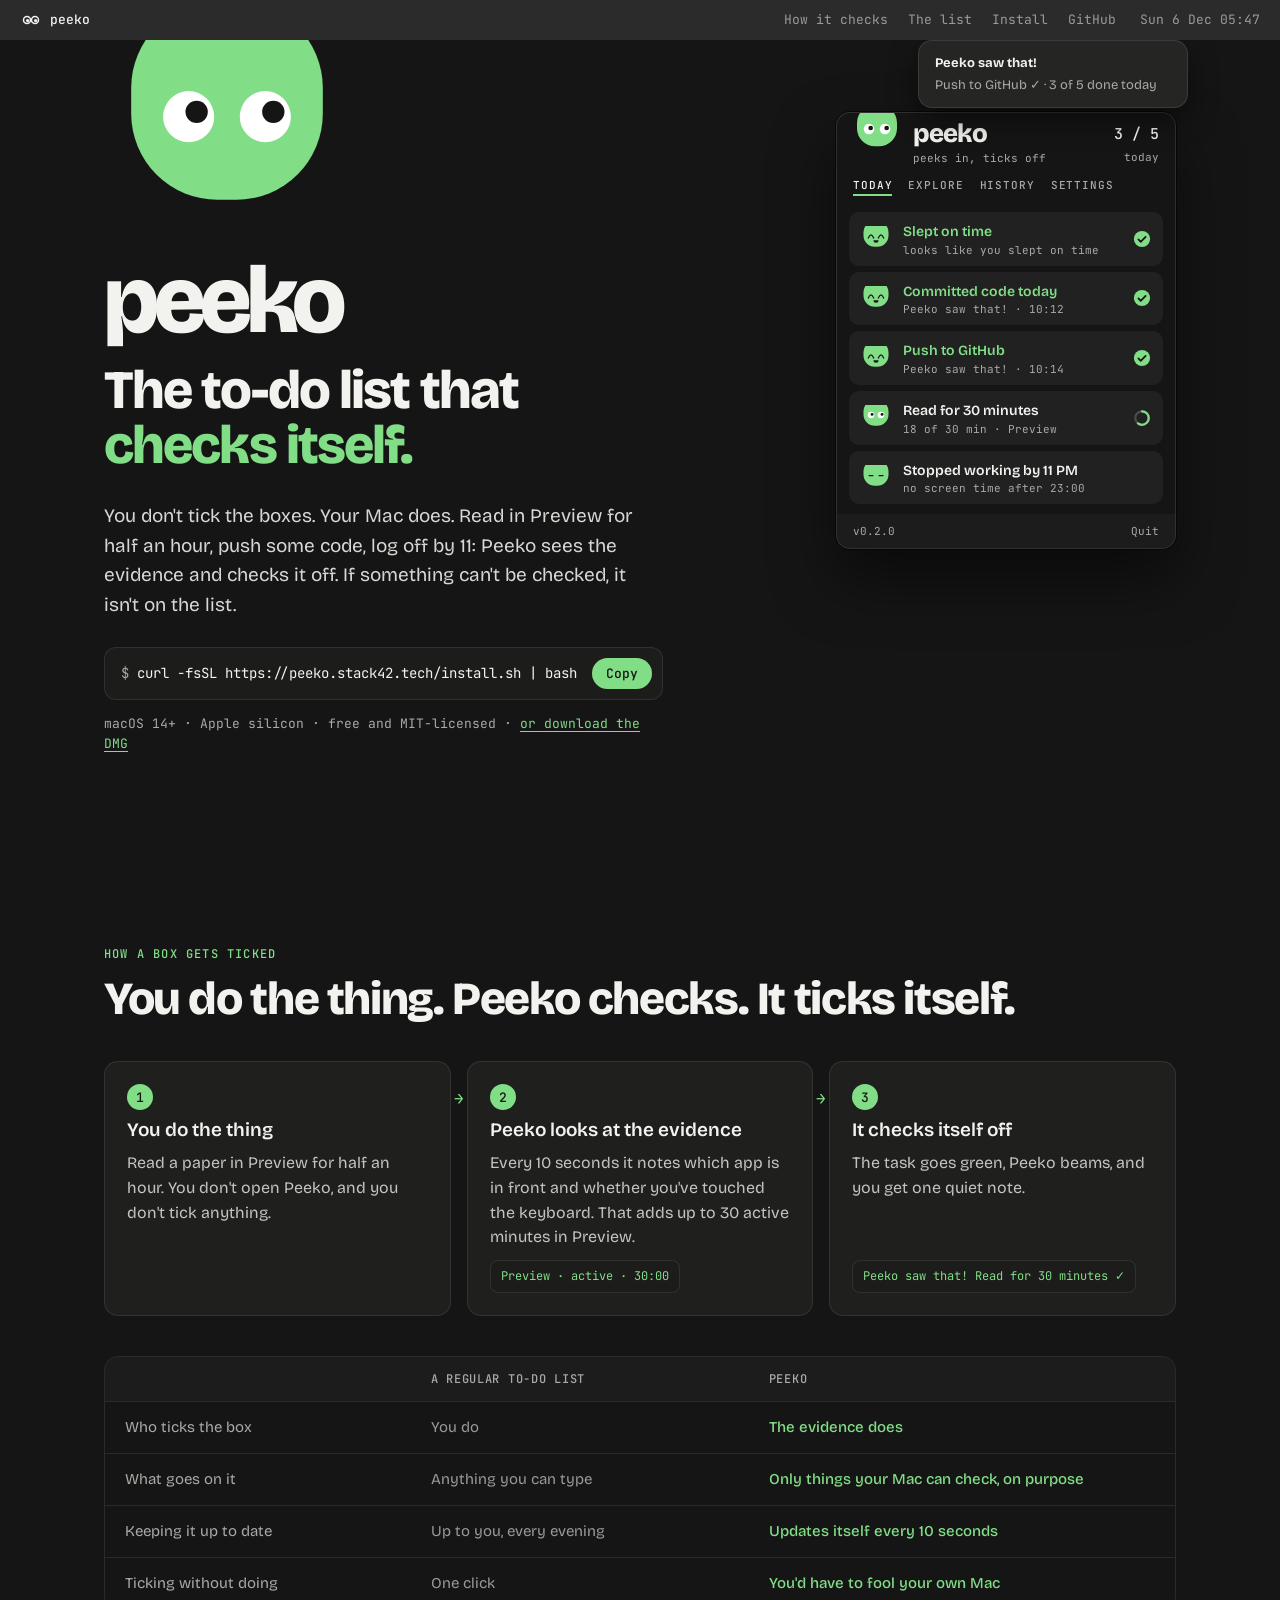
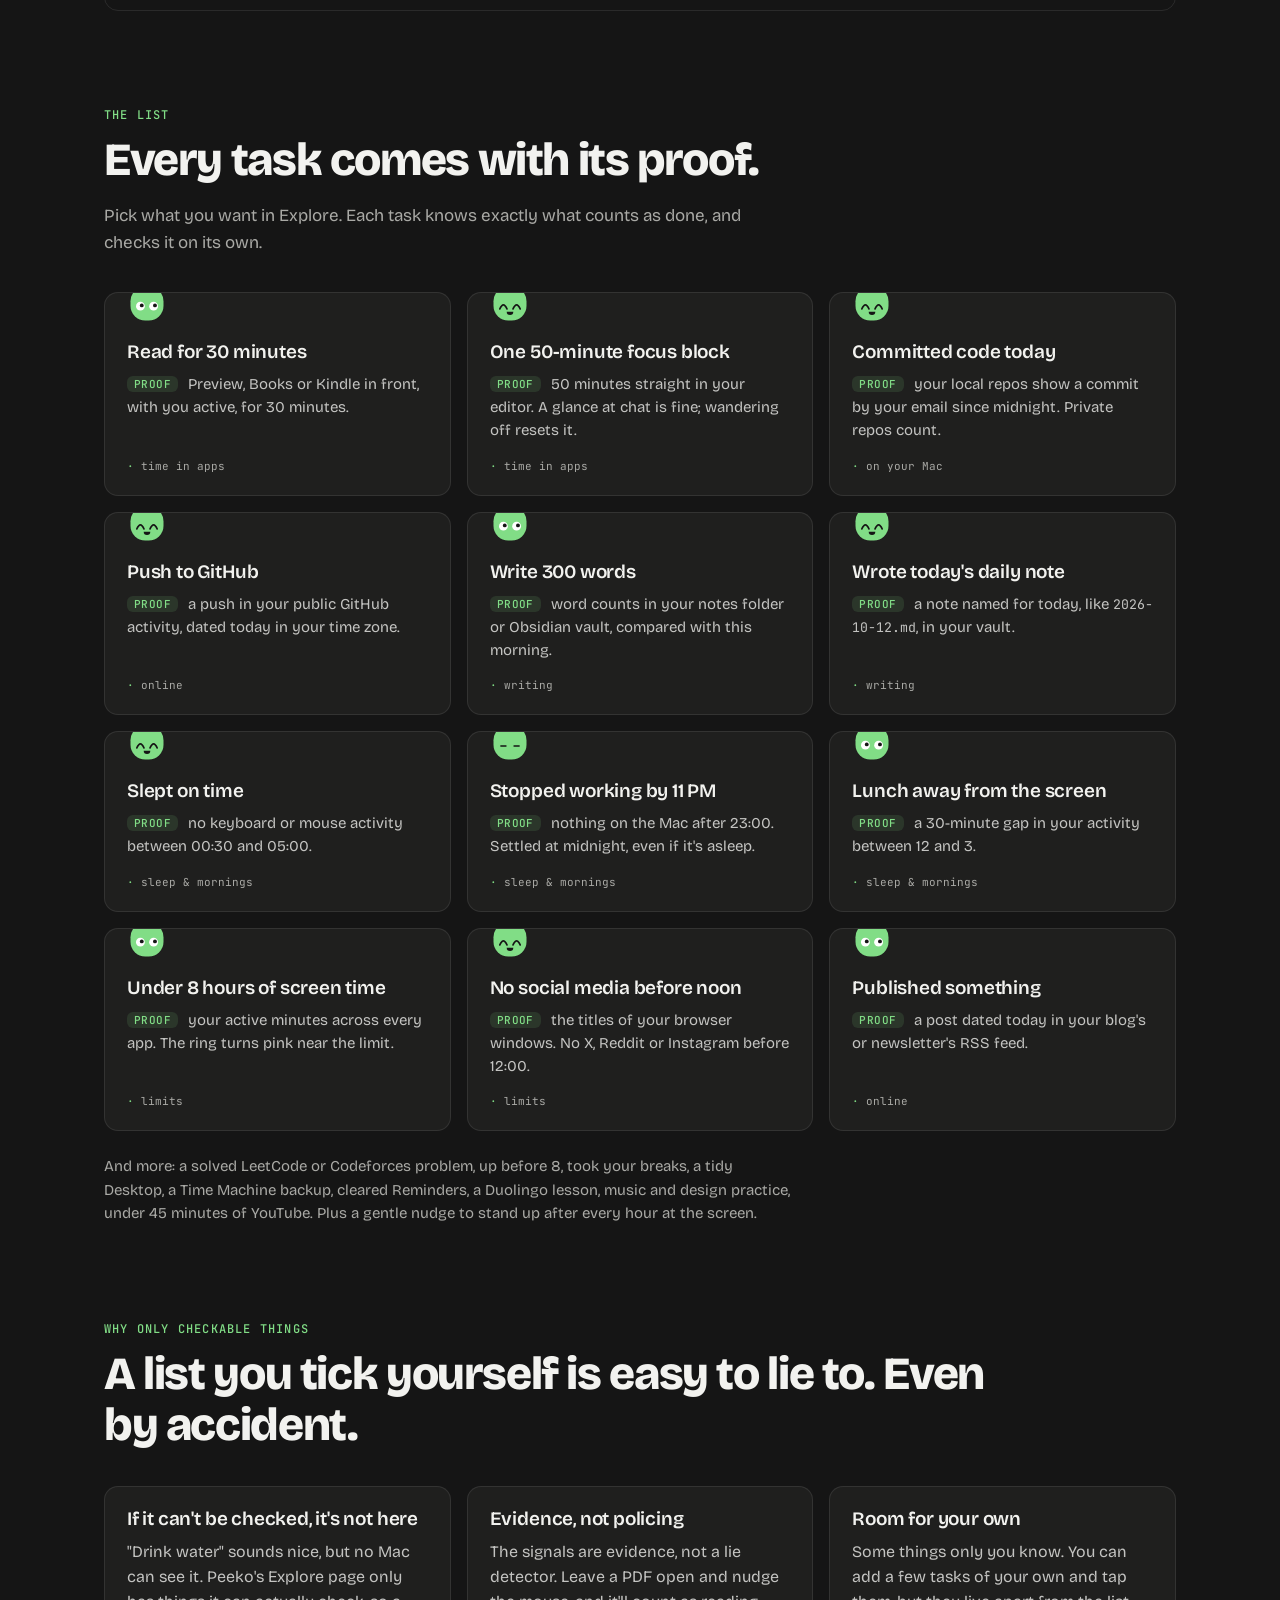
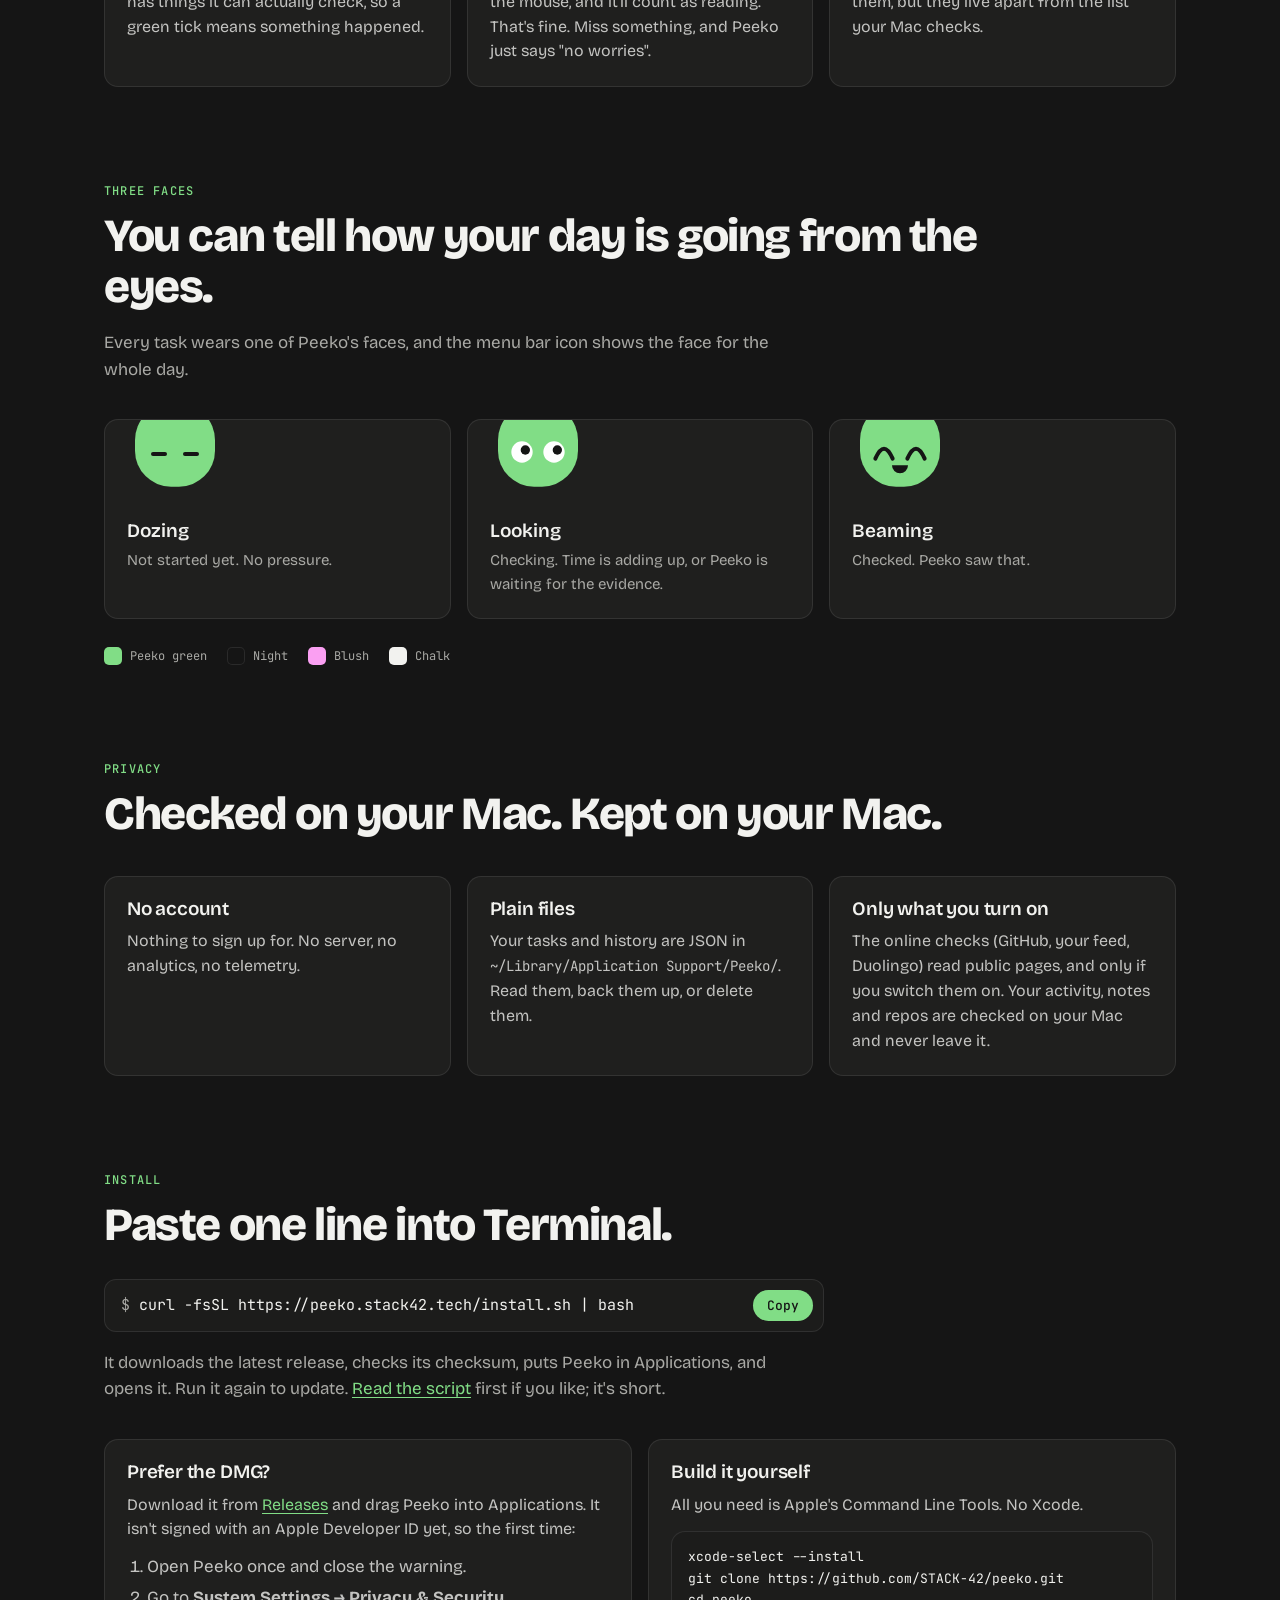
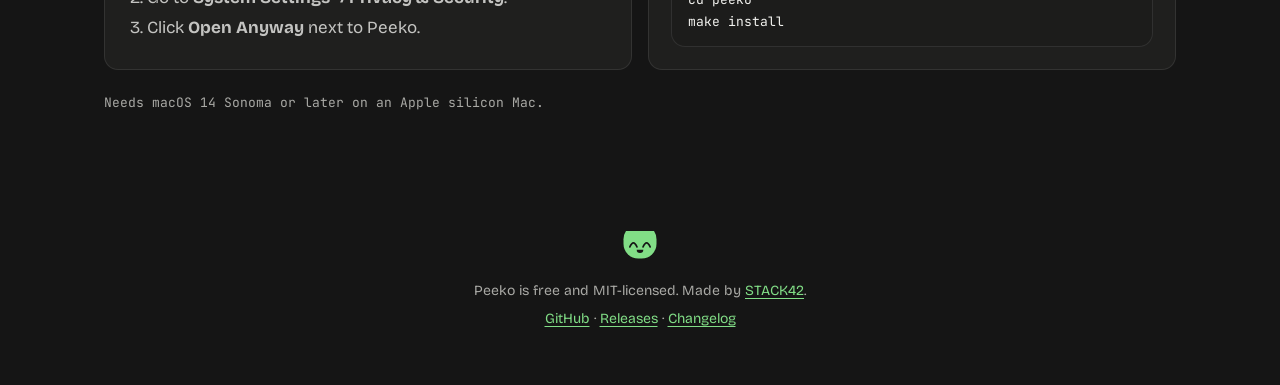
==== site/index.html @ c3466eb5 "Rename the Catalog tab to Explore and give each task group a color Groups (how Peeko checks a task) " ====
<!doctype html>
<html lang="en">
<head>
  <meta charset="utf-8">
  <meta name="viewport" content="width=device-width, initial-scale=1">
  <title>Peeko · the to-do list that checks itself</title>
  <meta name="description" content="Peeko is a daily list your Mac checks off for you: reading, focus, code, sleep, writing. If it can't be checked, it isn't on the list. Local-first macOS menu bar app.">
  <meta name="theme-color" content="#151515">
  <link rel="icon" type="image/png" href="assets/icon.png">
  <link rel="apple-touch-icon" href="assets/icon.png">

  <meta property="og:type" content="website">
  <meta property="og:url" content="https://peeko.stack42.tech/">
  <meta property="og:title" content="Peeko · the to-do list that checks itself">
  <meta property="og:description" content="A daily list your Mac checks off for you. You do the thing; Peeko sees the evidence and ticks it.">
  <meta property="og:site_name" content="Peeko">
  <meta property="og:image" content="https://peeko.stack42.tech/assets/social-preview.png">
  <meta property="og:image:type" content="image/png">
  <meta property="og:image:width" content="1280">
  <meta property="og:image:height" content="640">
  <meta property="og:image:alt" content="Peeko, a green creature hanging from the macOS menu bar, next to the words: peeko, peeks in, ticks off.">
  <meta name="twitter:card" content="summary_large_image">
  <meta name="twitter:title" content="Peeko · the to-do list that checks itself">
  <meta name="twitter:description" content="A daily list your Mac checks off for you. You do the thing; Peeko sees the evidence and ticks it.">
  <meta name="twitter:image" content="https://peeko.stack42.tech/assets/social-preview.png">
  <meta name="twitter:image:alt" content="Peeko, a green creature hanging from the macOS menu bar, next to the words: peeko, peeks in, ticks off.">
  <link rel="canonical" href="https://peeko.stack42.tech/">

  <link rel="preconnect" href="https://fonts.googleapis.com">
  <link rel="preconnect" href="https://fonts.gstatic.com" crossorigin>
  <link href="https://fonts.googleapis.com/css2?family=Bricolage+Grotesque:opsz,wght@12..96,400;12..96,500;12..96,600;12..96,800&family=JetBrains+Mono:wght@400;500&display=swap" rel="stylesheet">
  <link rel="stylesheet" href="style.css">
</head>
<body>
  <!-- Face symbols, in the brand's 72×60 units. The head starts above the box so it looks like it hangs. -->
  <svg width="0" height="0" style="position:absolute" aria-hidden="true">
    <defs>
      <symbol id="face-dozing" viewBox="0 0 72 60">
        <rect x="6" y="-12" width="60" height="62" rx="27" fill="var(--green)"/>
        <rect x="18" y="24" width="12" height="3" rx="1.5" fill="var(--night)"/>
        <rect x="42" y="24" width="12" height="3" rx="1.5" fill="var(--night)"/>
      </symbol>
      <symbol id="face-looking" viewBox="0 0 72 60">
        <rect x="6" y="-12" width="60" height="62" rx="27" fill="var(--green)"/>
        <circle cx="24" cy="24" r="8" fill="#fff"/>
        <circle cx="48" cy="24" r="8" fill="#fff"/>
        <circle cx="26.5" cy="22.5" r="3.5" fill="var(--night)"/>
        <circle cx="50.5" cy="22.5" r="3.5" fill="var(--night)"/>
      </symbol>
      <symbol id="face-beaming" viewBox="0 0 72 60">
        <rect x="6" y="-12" width="60" height="62" rx="27" fill="var(--green)"/>
        <path d="M17.5 29 Q24 14 30.5 29 M41.5 29 Q48 14 54.5 29" fill="none" stroke="var(--night)" stroke-width="3" stroke-linecap="round"/>
        <path d="M30 34 h12 a6 6 0 0 1 -12 0 z" fill="var(--night)"/>
      </symbol>
    </defs>
  </svg>

  <header class="menubar">
    <a class="menubar__brand" href="#top" aria-label="Peeko home">
      <svg class="menubar__eyes" viewBox="0 0 22 16" aria-hidden="true">
        <circle cx="7" cy="8" r="3.5" fill="none" stroke="currentColor" stroke-width="1.5"/>
        <circle cx="15" cy="8" r="3.5" fill="none" stroke="currentColor" stroke-width="1.5"/>
        <circle cx="7.6" cy="8.6" r="1.6" fill="currentColor"/>
        <circle cx="15.6" cy="8.6" r="1.6" fill="currentColor"/>
      </svg>
      peeko
    </a>
    <nav class="menubar__nav" aria-label="Sections">
      <a href="#how">How it checks</a>
      <a href="#proof">The list</a>
      <a href="#install">Install</a>
      <a href="https://github.com/STACK-42/peeko">GitHub</a>
    </nav>
    <span class="menubar__clock" id="clock" aria-hidden="true">Sat 10 Oct 14:02</span>
  </header>

  <main id="top">
    <section class="hero">
      <svg class="hero__peeko" id="hero-peeko" viewBox="0 0 72 60" aria-hidden="true">
        <rect x="6" y="-12" width="60" height="62" rx="27" fill="var(--green)"/>
        <circle cx="24" cy="24" r="8" fill="#fff"/>
        <circle cx="48" cy="24" r="8" fill="#fff"/>
        <circle class="pupil" cx="26.5" cy="22.5" r="3.5" fill="var(--night)" data-home-x="24" data-home-y="24"/>
        <circle class="pupil" cx="50.5" cy="22.5" r="3.5" fill="var(--night)" data-home-x="48" data-home-y="24"/>
      </svg>

      <div class="hero__copy">
        <p class="wordmark" aria-hidden="true">peeko</p>
        <h1 class="hero__title">The to-do list that <span>checks itself.</span></h1>
        <p class="hero__lede">
          You don't tick the boxes. Your Mac does. Read in Preview for half an hour, push some code, log off by 11:
          Peeko sees the evidence and checks it off. If something can't be checked, it isn't on the list.
        </p>

        <div class="command" role="group" aria-label="Install command">
          <code id="install-cmd">curl -fsSL https://peeko.stack42.tech/install.sh | bash</code>
          <button class="command__copy" type="button" data-copy="install-cmd">Copy</button>
        </div>
        <p class="hero__meta">
          macOS 14+ · Apple silicon · free and MIT-licensed ·
          <a href="https://github.com/STACK-42/peeko/releases/latest">or download the DMG</a>
        </p>
      </div>

      <div class="hero__demo" aria-label="What the Peeko panel looks like">
        <div class="panel">
          <div class="panel__header">
            <svg class="face face--48"><use href="#face-looking"/></svg>
            <div>
              <div class="panel__wordmark">peeko</div>
              <div class="panel__tagline">peeks in, ticks off</div>
            </div>
            <div class="panel__count"><strong>3 / 5</strong><span>today</span></div>
          </div>
          <div class="panel__tabs"><span class="is-active">Today</span><span>Explore</span><span>History</span><span>Settings</span></div>
          <ul class="panel__rows">
            <li class="row">
              <svg class="face face--30"><use href="#face-beaming"/></svg>
              <div class="row__text"><span class="row__title is-done">Slept on time</span><span class="row__sub">looks like you slept on time</span></div>
              <svg class="check" viewBox="0 0 20 20" aria-label="done"><circle cx="10" cy="10" r="9" fill="var(--green)"/><path d="M6 10.5l2.6 2.6L14 7.6" fill="none" stroke="var(--night)" stroke-width="2" stroke-linecap="round" stroke-linejoin="round"/></svg>
            </li>
            <li class="row">
              <svg class="face face--30"><use href="#face-beaming"/></svg>
              <div class="row__text"><span class="row__title is-done">Committed code today</span><span class="row__sub">Peeko saw that! · 10:12</span></div>
              <svg class="check" viewBox="0 0 20 20" aria-label="done"><circle cx="10" cy="10" r="9" fill="var(--green)"/><path d="M6 10.5l2.6 2.6L14 7.6" fill="none" stroke="var(--night)" stroke-width="2" stroke-linecap="round" stroke-linejoin="round"/></svg>
            </li>
            <li class="row">
              <svg class="face face--30"><use href="#face-beaming"/></svg>
              <div class="row__text"><span class="row__title is-done">Push to GitHub</span><span class="row__sub">Peeko saw that! · 10:14</span></div>
              <svg class="check" viewBox="0 0 20 20" aria-label="done"><circle cx="10" cy="10" r="9" fill="var(--green)"/><path d="M6 10.5l2.6 2.6L14 7.6" fill="none" stroke="var(--night)" stroke-width="2" stroke-linecap="round" stroke-linejoin="round"/></svg>
            </li>
            <li class="row">
              <svg class="face face--30"><use href="#face-looking"/></svg>
              <div class="row__text"><span class="row__title">Read for 30 minutes</span><span class="row__sub">18 of 30 min · Preview</span></div>
              <svg class="ring" viewBox="0 0 20 20" aria-label="60 percent"><circle cx="10" cy="10" r="7.5"/><circle cx="10" cy="10" r="7.5" class="ring__fill" style="--p:.6"/></svg>
            </li>
            <li class="row">
              <svg class="face face--30"><use href="#face-dozing"/></svg>
              <div class="row__text"><span class="row__title">Stopped working by 11 PM</span><span class="row__sub">no screen time after 23:00</span></div>
            </li>
          </ul>
          <div class="panel__footer"><span>v0.2.0</span><span>Quit</span></div>
        </div>

        <div class="toast" aria-hidden="true">
          <strong>Peeko saw that!</strong>
          <span>Push to GitHub ✓ · 3 of 5 done today</span>
        </div>
      </div>
    </section>

    <section class="section" id="how">
      <p class="eyebrow">How a box gets ticked</p>
      <h2>You do the thing. Peeko checks. It ticks itself.</h2>
      <ol class="steps">
        <li class="step">
          <span class="step__n">1</span>
          <h3>You do the thing</h3>
          <p>Read a paper in Preview for half an hour. You don't open Peeko, and you don't tick anything.</p>
        </li>
        <li class="step">
          <span class="step__n">2</span>
          <h3>Peeko looks at the evidence</h3>
          <p>Every 10 seconds it notes which app is in front and whether you've touched the keyboard. That adds up to 30 active minutes in Preview.</p>
          <code class="step__proof">Preview · active · 30:00</code>
        </li>
        <li class="step">
          <span class="step__n">3</span>
          <h3>It checks itself off</h3>
          <p>The task goes green, Peeko beams, and you get one quiet note.</p>
          <code class="step__proof">Peeko saw that! Read for 30 minutes ✓</code>
        </li>
      </ol>

      <div class="compare" role="table" aria-label="Peeko compared with a regular to-do list">
        <div class="compare__row compare__head" role="row">
          <span role="columnheader"></span><span role="columnheader">A regular to-do list</span><span role="columnheader">Peeko</span>
        </div>
        <div class="compare__row" role="row"><span role="rowheader">Who ticks the box</span><span role="cell">You do</span><span role="cell">The evidence does</span></div>
        <div class="compare__row" role="row"><span role="rowheader">What goes on it</span><span role="cell">Anything you can type</span><span role="cell">Only things your Mac can check, on purpose</span></div>
        <div class="compare__row" role="row"><span role="rowheader">Keeping it up to date</span><span role="cell">Up to you, every evening</span><span role="cell">Updates itself every 10 seconds</span></div>
        <div class="compare__row" role="row"><span role="rowheader">Ticking without doing</span><span role="cell">One click</span><span role="cell">You'd have to fool your own Mac</span></div>
      </div>
    </section>

    <section class="section" id="proof">
      <p class="eyebrow">The list</p>
      <h2>Every task comes with its proof.</h2>
      <p class="section__lede">Pick what you want in Explore. Each task knows exactly what counts as done, and checks it on its own.</p>
      <div class="grid grid--3">
        <article class="example">
          <svg class="face face--40"><use href="#face-looking"/></svg>
          <h3>Read for 30 minutes</h3>
          <p class="proof"><b>Proof</b> Preview, Books or Kindle in front, with you active, for 30 minutes.</p>
          <span class="tag">time in apps</span>
        </article>
        <article class="example">
          <svg class="face face--40"><use href="#face-beaming"/></svg>
          <h3>One 50-minute focus block</h3>
          <p class="proof"><b>Proof</b> 50 minutes straight in your editor. A glance at chat is fine; wandering off resets it.</p>
          <span class="tag">time in apps</span>
        </article>
        <article class="example">
          <svg class="face face--40"><use href="#face-beaming"/></svg>
          <h3>Committed code today</h3>
          <p class="proof"><b>Proof</b> your local repos show a commit by your email since midnight. Private repos count.</p>
          <span class="tag">on your Mac</span>
        </article>
        <article class="example">
          <svg class="face face--40"><use href="#face-beaming"/></svg>
          <h3>Push to GitHub</h3>
          <p class="proof"><b>Proof</b> a push in your public GitHub activity, dated today in your time zone.</p>
          <span class="tag">online</span>
        </article>
        <article class="example">
          <svg class="face face--40"><use href="#face-looking"/></svg>
          <h3>Write 300 words</h3>
          <p class="proof"><b>Proof</b> word counts in your notes folder or Obsidian vault, compared with this morning.</p>
          <span class="tag">writing</span>
        </article>
        <article class="example">
          <svg class="face face--40"><use href="#face-beaming"/></svg>
          <h3>Wrote today's daily note</h3>
          <p class="proof"><b>Proof</b> a note named for today, like <code>2026-10-12.md</code>, in your vault.</p>
          <span class="tag">writing</span>
        </article>
        <article class="example">
          <svg class="face face--40"><use href="#face-beaming"/></svg>
          <h3>Slept on time</h3>
          <p class="proof"><b>Proof</b> no keyboard or mouse activity between 00:30 and 05:00.</p>
          <span class="tag">sleep &amp; mornings</span>
        </article>
        <article class="example">
          <svg class="face face--40"><use href="#face-dozing"/></svg>
          <h3>Stopped working by 11 PM</h3>
          <p class="proof"><b>Proof</b> nothing on the Mac after 23:00. Settled at midnight, even if it's asleep.</p>
          <span class="tag">sleep &amp; mornings</span>
        </article>
        <article class="example">
          <svg class="face face--40"><use href="#face-looking"/></svg>
          <h3>Lunch away from the screen</h3>
          <p class="proof"><b>Proof</b> a 30-minute gap in your activity between 12 and 3.</p>
          <span class="tag">sleep &amp; mornings</span>
        </article>
        <article class="example">
          <svg class="face face--40"><use href="#face-looking"/></svg>
          <h3>Under 8 hours of screen time</h3>
          <p class="proof"><b>Proof</b> your active minutes across every app. The ring turns pink near the limit.</p>
          <span class="tag">limits</span>
        </article>
        <article class="example">
          <svg class="face face--40"><use href="#face-beaming"/></svg>
          <h3>No social media before noon</h3>
          <p class="proof"><b>Proof</b> the titles of your browser windows. No X, Reddit or Instagram before 12:00.</p>
          <span class="tag">limits</span>
        </article>
        <article class="example">
          <svg class="face face--40"><use href="#face-looking"/></svg>
          <h3>Published something</h3>
          <p class="proof"><b>Proof</b> a post dated today in your blog's or newsletter's RSS feed.</p>
          <span class="tag">online</span>
        </article>
      </div>
      <p class="more">And more: a solved LeetCode or Codeforces problem, up before 8, took your breaks, a tidy Desktop, a Time Machine backup, cleared Reminders, a Duolingo lesson, music and design practice, under 45 minutes of YouTube. Plus a gentle nudge to stand up after every hour at the screen.</p>
    </section>

    <section class="section" id="why">
      <p class="eyebrow">Why only checkable things</p>
      <h2>A list you tick yourself is easy to lie to. Even by accident.</h2>
      <div class="grid grid--3">
        <article class="card">
          <h3>If it can't be checked, it's not here</h3>
          <p>"Drink water" sounds nice, but no Mac can see it. Peeko's Explore page only has things it can actually check, so a green tick means something happened.</p>
        </article>
        <article class="card">
          <h3>Evidence, not policing</h3>
          <p>The signals are evidence, not a lie detector. Leave a PDF open and nudge the mouse, and it'll count as reading. That's fine. Miss something, and Peeko just says "no worries".</p>
        </article>
        <article class="card">
          <h3>Room for your own</h3>
          <p>Some things only you know. You can add a few tasks of your own and tap them, but they live apart from the list your Mac checks.</p>
        </article>
      </div>
    </section>

    <section class="section" id="faces">
      <p class="eyebrow">Three faces</p>
      <h2>You can tell how your day is going from the eyes.</h2>
      <p class="section__lede">Every task wears one of Peeko's faces, and the menu bar icon shows the face for the whole day.</p>
      <div class="grid grid--3 faces">
        <figure class="face-card">
          <svg class="face face--96"><use href="#face-dozing"/></svg>
          <figcaption><strong>Dozing</strong><span>Not started yet. No pressure.</span></figcaption>
        </figure>
        <figure class="face-card">
          <svg class="face face--96"><use href="#face-looking"/></svg>
          <figcaption><strong>Looking</strong><span>Checking. Time is adding up, or Peeko is waiting for the evidence.</span></figcaption>
        </figure>
        <figure class="face-card">
          <svg class="face face--96"><use href="#face-beaming"/></svg>
          <figcaption><strong>Beaming</strong><span>Checked. Peeko saw that.</span></figcaption>
        </figure>
      </div>
      <ul class="swatches" aria-label="Colors">
        <li><span style="background:var(--green)"></span>Peeko green</li>
        <li><span style="background:var(--night);box-shadow:inset 0 0 0 1px var(--line)"></span>Night</li>
        <li><span style="background:var(--blush)"></span>Blush</li>
        <li><span style="background:var(--chalk)"></span>Chalk</li>
      </ul>
    </section>

    <section class="section" id="privacy">
      <p class="eyebrow">Privacy</p>
      <h2>Checked on your Mac. Kept on your Mac.</h2>
      <div class="grid grid--3">
        <article class="card"><h3>No account</h3><p>Nothing to sign up for. No server, no analytics, no telemetry.</p></article>
        <article class="card"><h3>Plain files</h3><p>Your tasks and history are JSON in <code>~/Library/Application Support/Peeko/</code>. Read them, back them up, or delete them.</p></article>
        <article class="card"><h3>Only what you turn on</h3><p>The online checks (GitHub, your feed, Duolingo) read public pages, and only if you switch them on. Your activity, notes and repos are checked on your Mac and never leave it.</p></article>
      </div>
    </section>

    <section class="section" id="install">
      <p class="eyebrow">Install</p>
      <h2>Paste one line into Terminal.</h2>
      <div class="command command--big" role="group" aria-label="Install command">
        <code id="install-cmd-2">curl -fsSL https://peeko.stack42.tech/install.sh | bash</code>
        <button class="command__copy" type="button" data-copy="install-cmd-2">Copy</button>
      </div>
      <p class="section__lede">It downloads the latest release, checks its checksum, puts Peeko in Applications, and opens it. Run it again to update. <a href="install.sh">Read the script</a> first if you like; it's short.</p>

      <div class="grid grid--2">
        <article class="card">
          <h3>Prefer the DMG?</h3>
          <p>Download it from <a href="https://github.com/STACK-42/peeko/releases/latest">Releases</a> and drag Peeko into Applications. It isn't signed with an Apple Developer ID yet, so the first time:</p>
          <ol>
            <li>Open Peeko once and close the warning.</li>
            <li>Go to <strong>System Settings → Privacy &amp; Security</strong>.</li>
            <li>Click <strong>Open Anyway</strong> next to Peeko.</li>
          </ol>
        </article>
        <article class="card">
          <h3>Build it yourself</h3>
          <p>All you need is Apple's Command Line Tools. No Xcode.</p>
          <pre class="code code--small"><code>xcode-select --install
git clone https://github.com/STACK-42/peeko.git
cd peeko
make install</code></pre>
        </article>
      </div>
      <p class="requirements">Needs macOS 14 Sonoma or later on an Apple silicon Mac.</p>
    </section>
  </main>

  <footer class="footer">
    <svg class="face face--40"><use href="#face-beaming"/></svg>
    <p>Peeko is free and MIT-licensed. Made by <a href="https://www.stack42.tech">STACK42</a>.</p>
    <p><a href="https://github.com/STACK-42/peeko">GitHub</a> · <a href="https://github.com/STACK-42/peeko/releases">Releases</a> · <a href="https://github.com/STACK-42/peeko/blob/main/CHANGELOG.md">Changelog</a></p>
  </footer>

  <script src="main.js" defer></script>
</body>
</html>
---- site/style.css ----
:root {
  --night: #151515;
  --night-2: #1c1c1b;
  --card: #1f1f1e;
  --strip: #2b2b2b;
  --chalk: #f2f2ef;
  --muted: #a9a9a5;
  --line: rgba(255, 255, 255, 0.09);
  --green: oklch(0.82 0.15 145);
  --blush: oklch(0.82 0.15 330);
  --display: "Bricolage Grotesque", ui-rounded, system-ui, sans-serif;
  --mono: "JetBrains Mono", ui-monospace, "SF Mono", Menlo, monospace;
  --radius: 14px;
  --max: 1120px;
  --bar: 40px;
}

* { box-sizing: border-box; }
html { scroll-behavior: smooth; scroll-padding-top: calc(var(--bar) + 16px); }
body {
  margin: 0;
  background: var(--night);
  color: var(--chalk);
  font-family: var(--display);
  font-size: 17px;
  line-height: 1.55;
  -webkit-font-smoothing: antialiased;
  overflow-x: hidden;
}
a { color: var(--green); text-underline-offset: 3px; }
a:hover { color: var(--chalk); }
:focus-visible { outline: 2px solid var(--green); outline-offset: 3px; border-radius: 4px; }
code { font-family: var(--mono); font-size: 0.88em; }
h1, h2, h3 { margin: 0; line-height: 1.1; }

/* Menu bar */
.menubar {
  position: sticky;
  top: 0;
  z-index: 10;
  height: var(--bar);
  display: flex;
  align-items: center;
  gap: 24px;
  padding: 0 20px;
  background: var(--strip);
  font-family: var(--mono);
  font-size: 13px;
  color: #9a9a96;
}
.menubar a { color: inherit; text-decoration: none; }
.menubar a:hover { color: var(--chalk); }
.menubar__brand {
  display: inline-flex;
  align-items: center;
  gap: 8px;
  color: var(--chalk) !important;
  font-weight: 500;
}
.menubar__eyes { width: 22px; height: 16px; }
.menubar__nav { display: flex; gap: 20px; margin-left: auto; }
.menubar__clock { white-space: nowrap; }

/* Hero */
.hero {
  position: relative;
  max-width: var(--max);
  margin: 0 auto;
  padding: 0 24px 96px;
  display: grid;
  grid-template-columns: minmax(0, 1.1fr) minmax(0, 0.9fr);
  grid-template-areas: "peeko demo" "copy demo";
  column-gap: 56px;
  align-items: start;
}
.hero__peeko {
  grid-area: peeko;
  width: clamp(150px, 22vw, 230px);
  height: auto;
  display: block;
  margin-left: 8px;
}
.hero__copy { grid-area: copy; padding-top: 28px; }
.wordmark {
  margin: 0;
  font-size: clamp(56px, 8vw, 96px);
  font-weight: 800;
  letter-spacing: -0.055em;
  line-height: 0.85;
}
.hero__title {
  margin-top: 22px;
  font-size: clamp(34px, 4.6vw, 54px);
  font-weight: 800;
  letter-spacing: -0.035em;
  line-height: 1.02;
  max-width: 13em;
}
.hero__title span { color: var(--green); }
.tagline {
  margin: 12px 0 0;
  font-family: var(--mono);
  font-size: 15px;
  color: var(--muted);
}
.hero__lede {
  margin: 28px 0 0;
  max-width: 34em;
  font-size: 19px;
  color: rgba(242, 242, 239, 0.88);
}
.hero__lede em { font-style: normal; color: var(--chalk); font-weight: 600; }
.hero__meta { margin: 14px 0 0; font-family: var(--mono); font-size: 13px; color: var(--muted); }

.command {
  margin-top: 28px;
  display: flex;
  align-items: center;
  gap: 12px;
  max-width: 100%;
  padding: 10px 10px 10px 16px;
  background: var(--night-2);
  border: 1px solid var(--line);
  border-radius: 12px;
}
.command code {
  flex: 1;
  min-width: 0;
  overflow-x: auto;
  white-space: nowrap;
  font-size: 14px;
  color: var(--chalk);
  scrollbar-width: none;
}
.command code::before { content: "$ "; color: var(--muted); }
.command__copy {
  flex: none;
  font: 500 13px var(--mono);
  color: var(--night);
  background: var(--green);
  border: 0;
  border-radius: 999px;
  padding: 7px 14px;
  cursor: pointer;
}
.command__copy:hover { filter: brightness(1.08); }
.command--big { max-width: 720px; }
.command--big code { font-size: 15px; }

/* Panel mock (mirrors the app's popover) */
.hero__demo { grid-area: demo; position: relative; padding-top: 72px; }
.panel {
  width: 100%;
  max-width: 340px;
  margin-left: auto;
  background: var(--night);
  border: 1px solid rgba(255, 255, 255, 0.12);
  border-radius: 14px;
  box-shadow: 0 30px 60px rgba(0, 0, 0, 0.5), 0 0 0 1px rgba(0, 0, 0, 0.6);
  overflow: hidden;
  font-size: 14px;
}
.panel__header { display: flex; gap: 12px; padding: 0 16px 10px; }
.panel__wordmark { font-weight: 800; font-size: 26px; letter-spacing: -0.04em; margin-top: 8px; line-height: 1; }
.panel__tagline { font: 11px var(--mono); color: var(--muted); margin-top: 4px; }
.panel__count { margin-left: auto; padding-top: 10px; text-align: right; font-family: var(--mono); }
.panel__count strong { display: block; font-weight: 500; font-size: 15px; }
.panel__count span { font-size: 11px; color: var(--muted); }
.panel__tabs { display: flex; gap: 16px; padding: 0 16px 6px; font: 500 11px var(--mono); letter-spacing: 0.08em; text-transform: uppercase; color: var(--muted); }
.panel__tabs .is-active { color: var(--chalk); box-shadow: inset 0 -2px 0 var(--green); padding-bottom: 4px; }
.panel__rows { list-style: none; margin: 0; padding: 10px 12px; display: grid; gap: 6px; }
.row { display: flex; align-items: center; gap: 12px; padding: 9px 12px; background: rgba(255, 255, 255, 0.05); border-radius: 10px; }
.row__text { display: grid; min-width: 0; flex: 1; }
.row__title { font-weight: 600; white-space: nowrap; overflow: hidden; text-overflow: ellipsis; }
.row__title.is-done { color: var(--green); }
.row__sub { font: 11px var(--mono); color: var(--muted); white-space: nowrap; overflow: hidden; text-overflow: ellipsis; }
.check { width: 18px; height: 18px; flex: none; }
.ring { width: 18px; height: 18px; flex: none; transform: rotate(-90deg); }
.ring circle { fill: none; stroke: rgba(169, 169, 165, 0.3); stroke-width: 2.5; }
.ring .ring__fill { stroke: var(--green); stroke-linecap: round; stroke-dasharray: calc(var(--p) * 47.1) 47.1; }
.panel__footer { display: flex; justify-content: space-between; padding: 10px 16px; background: rgba(255, 255, 255, 0.03); font: 11px var(--mono); color: var(--muted); }

.toast {
  position: absolute;
  right: -12px;
  top: 0;
  display: grid;
  gap: 2px;
  width: 270px;
  padding: 12px 16px;
  background: rgba(40, 40, 39, 0.92);
  backdrop-filter: blur(12px);
  border: 1px solid rgba(255, 255, 255, 0.1);
  border-radius: 14px;
  box-shadow: 0 12px 30px rgba(0, 0, 0, 0.45);
  font-size: 13px;
}
.toast span { color: var(--muted); }

/* Faces */
.face { display: block; flex: none; }
.face--30 { width: 30px; height: 25px; }
.face--40 { width: 40px; height: 33px; }
.face--48 { width: 48px; height: 40px; }
.face--96 { width: 96px; height: 80px; }

/* Sections */
.section {
  max-width: var(--max);
  margin: 0 auto;
  padding: 96px 24px 0;
}
.eyebrow { margin: 0 0 12px; font: 500 12px var(--mono); letter-spacing: 0.1em; text-transform: uppercase; color: var(--green); }
.section h2 { font-size: clamp(30px, 4.4vw, 46px); font-weight: 800; letter-spacing: -0.03em; max-width: 20em; }
.section__lede { margin: 18px 0 0; max-width: 40em; color: var(--muted); }

.grid { display: grid; gap: 16px; margin-top: 36px; }
.grid--3 { grid-template-columns: repeat(3, minmax(0, 1fr)); }
.grid--2 { grid-template-columns: repeat(2, minmax(0, 1fr)); }

.card, .example {
  background: var(--card);
  border: 1px solid var(--line);
  border-radius: var(--radius);
  padding: 22px;
}
.card h3, .example h3 { font-size: 19px; font-weight: 600; letter-spacing: -0.01em; }
.card p, .example p { margin: 10px 0 0; color: rgba(242, 242, 239, 0.78); font-size: 16px; }
.card ol { margin: 12px 0 0; padding-left: 20px; color: rgba(242, 242, 239, 0.78); }
.card li + li { margin-top: 4px; }

.example { display: flex; flex-direction: column; }
.example .face { margin: -22px 0 16px; }
.tag {
  align-self: flex-start;
  margin-top: auto;
  padding-top: 16px;
  font: 11px var(--mono);
  color: var(--muted);
}
.tag::before { content: "· "; color: var(--green); }

.face-card {
  margin: 0;
  display: flex;
  flex-direction: column;
  gap: 16px;
  background: var(--card);
  border: 1px solid var(--line);
  border-radius: var(--radius);
  padding: 0 22px 22px;
  overflow: hidden;
}
.face-card figcaption { display: grid; gap: 4px; }
.face-card strong { font-size: 19px; font-weight: 600; }
.face-card span { color: var(--muted); font-size: 15px; }

.swatches { list-style: none; display: flex; flex-wrap: wrap; gap: 20px; margin: 28px 0 0; padding: 0; font: 12px var(--mono); color: var(--muted); }
.swatches li { display: flex; align-items: center; gap: 8px; }
.swatches span { width: 18px; height: 18px; border-radius: 5px; display: inline-block; }

.split { display: grid; grid-template-columns: minmax(0, 0.8fr) minmax(0, 1.2fr); gap: 32px; margin-top: 56px; align-items: center; }
.split h3 { font-size: 22px; font-weight: 600; }
.split p { margin: 10px 0 0; color: rgba(242, 242, 239, 0.78); }

.code {
  margin: 0;
  padding: 20px 22px;
  background: var(--night-2);
  border: 1px solid var(--line);
  border-radius: var(--radius);
  overflow-x: auto;
  font: 14px/1.65 var(--mono);
  color: var(--chalk);
}
.code code { font-size: inherit; }
.code .k { color: var(--muted); }
.code .s { color: var(--green); }
.code .n { color: var(--blush); }
.code--small { margin-top: 14px; font-size: 13px; padding: 14px 16px; }

.requirements { margin: 24px 0 0; font: 13px var(--mono); color: var(--muted); }

/* How it checks */
.steps {
  list-style: none;
  margin: 36px 0 0;
  padding: 0;
  display: grid;
  grid-template-columns: repeat(3, minmax(0, 1fr));
  gap: 16px;
  counter-reset: step;
}
.step {
  position: relative;
  background: var(--card);
  border: 1px solid var(--line);
  border-radius: var(--radius);
  padding: 22px;
  display: flex;
  flex-direction: column;
  gap: 10px;
}
.step:not(:last-child)::after {
  content: "→";
  position: absolute;
  right: -14px;
  top: 26px;
  color: var(--green);
  font: 16px var(--mono);
}
.step__n {
  width: 26px;
  height: 26px;
  display: grid;
  place-items: center;
  border-radius: 50%;
  background: var(--green);
  color: var(--night);
  font: 500 13px var(--mono);
}
.step h3 { font-size: 19px; font-weight: 600; }
.step p { margin: 0; color: rgba(242, 242, 239, 0.78); font-size: 16px; }
.step__proof {
  margin-top: auto;
  align-self: flex-start;
  padding: 6px 10px;
  border-radius: 8px;
  background: var(--night-2);
  border: 1px solid var(--line);
  color: var(--green);
  font-size: 12px;
}

.compare {
  margin-top: 40px;
  border: 1px solid var(--line);
  border-radius: var(--radius);
  overflow: hidden;
}
.compare__row {
  display: grid;
  grid-template-columns: minmax(0, 0.9fr) minmax(0, 1fr) minmax(0, 1.2fr);
  gap: 16px;
  padding: 14px 20px;
  border-top: 1px solid var(--line);
  font-size: 15px;
}
.compare__row:first-child { border-top: 0; }
.compare__head { background: rgba(255, 255, 255, 0.03); font: 500 12px var(--mono); letter-spacing: 0.06em; text-transform: uppercase; color: var(--muted); }
.compare__row > span:first-child { color: var(--muted); }
.compare__row:not(.compare__head) > span:nth-child(2) { color: rgba(242, 242, 239, 0.6); }
.compare__row:not(.compare__head) > span:nth-child(3) { color: var(--green); font-weight: 500; }

.proof { font-size: 15px !important; }
.proof b {
  display: inline-block;
  margin-right: 6px;
  padding: 1px 7px;
  border-radius: 6px;
  background: rgba(129, 221, 134, 0.12);
  color: var(--green);
  font: 500 11px var(--mono);
  letter-spacing: 0.04em;
  text-transform: uppercase;
  vertical-align: 1px;
}
.more { margin: 24px 0 0; max-width: 46em; color: var(--muted); font-size: 15px; }

/* Footer */
.footer {
  max-width: var(--max);
  margin: 120px auto 0;
  padding: 0 24px 56px;
  display: grid;
  justify-items: center;
  gap: 6px;
  text-align: center;
  font-size: 14px;
  color: var(--muted);
}
.footer p { margin: 0; }
.footer .face { margin-bottom: 10px; }

/* Responsive */
@media (max-width: 900px) {
  .hero {
    grid-template-columns: minmax(0, 1fr);
    grid-template-areas: "peeko" "copy" "demo";
    padding-bottom: 64px;
  }
  .hero__demo { padding-top: 96px; }
  .panel { margin: 0 auto; }
  .toast { right: 50%; transform: translateX(50%); top: 16px; }
  .grid--3 { grid-template-columns: repeat(2, minmax(0, 1fr)); }
  .split { grid-template-columns: minmax(0, 1fr); }
  .steps { grid-template-columns: minmax(0, 1fr); }
  .step:not(:last-child)::after { content: "↓"; right: 22px; top: auto; bottom: -14px; }
}
@media (max-width: 640px) {
  body { font-size: 16px; }
  .menubar { gap: 12px; padding: 0 16px; }
  .menubar__clock { display: none; }
  .menubar__nav { gap: 14px; }
  .menubar__nav a:nth-child(1) { display: none; }
  .hero, .section { padding-left: 16px; padding-right: 16px; }
  .section { padding-top: 72px; }
  .grid--3, .grid--2 { grid-template-columns: minmax(0, 1fr); }
  .compare__row { grid-template-columns: minmax(0, 1fr) minmax(0, 1fr); padding: 12px 14px; }
  .compare__row > span:first-child { grid-column: 1 / -1; font: 500 11px var(--mono); text-transform: uppercase; letter-spacing: 0.06em; }
  .compare__head > span:first-child { display: none; }
  .command { padding-left: 12px; }
  .command code { font-size: 13px; }
  .toast { width: min(270px, calc(100% - 32px)); }
}
@media (prefers-reduced-motion: reduce) {
  html { scroll-behavior: auto; }
}
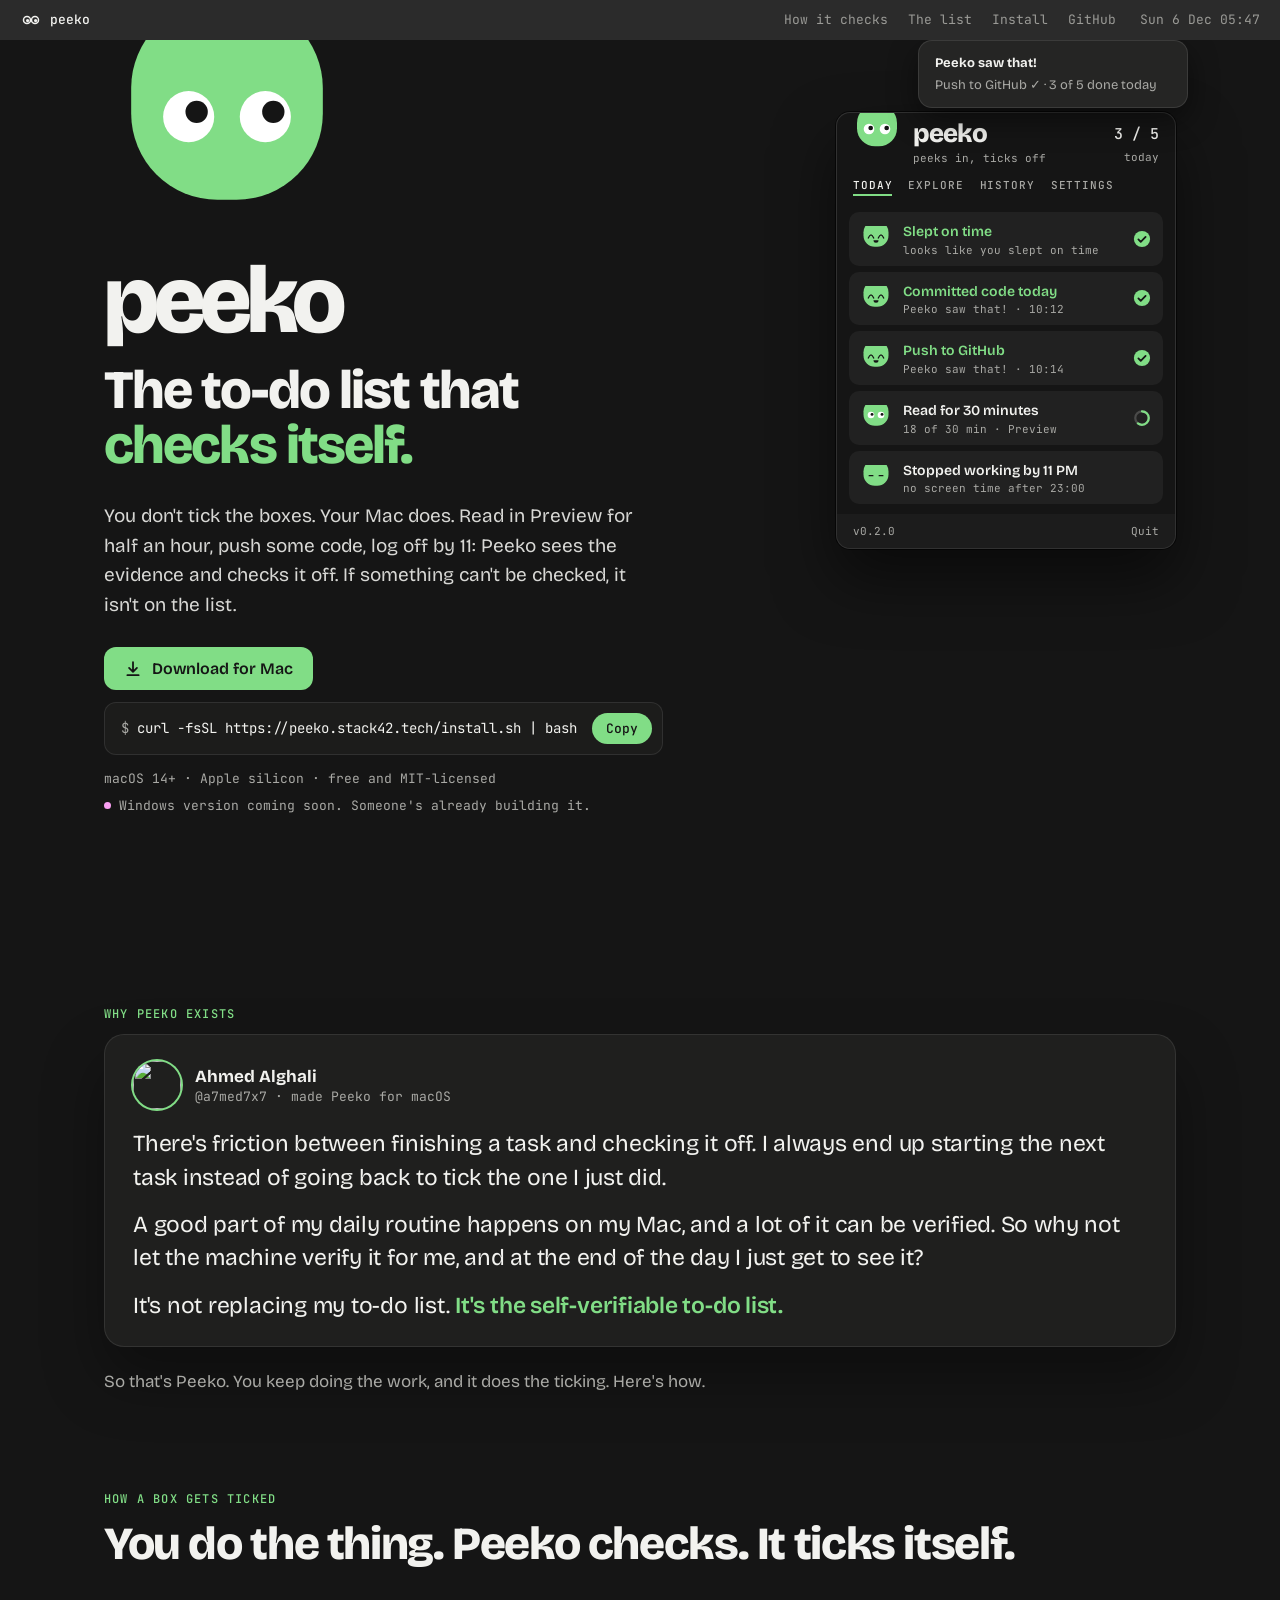
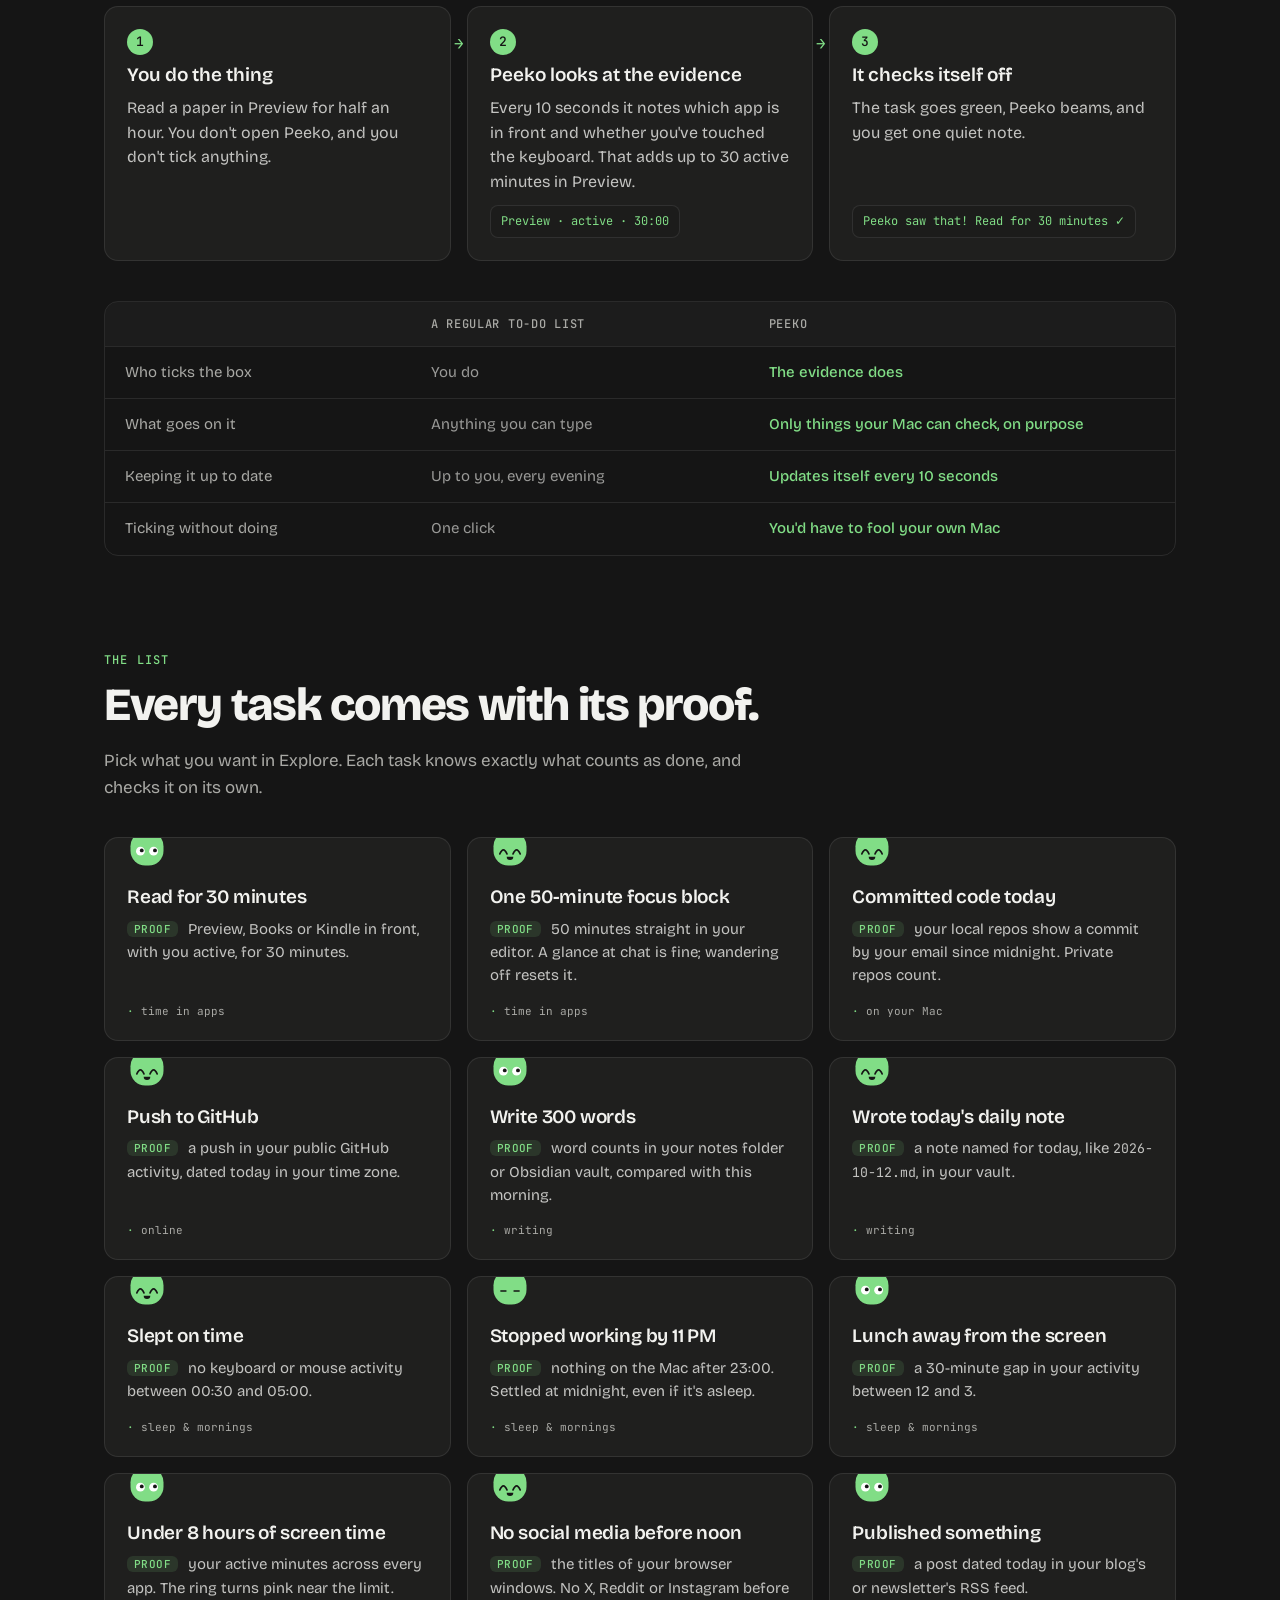
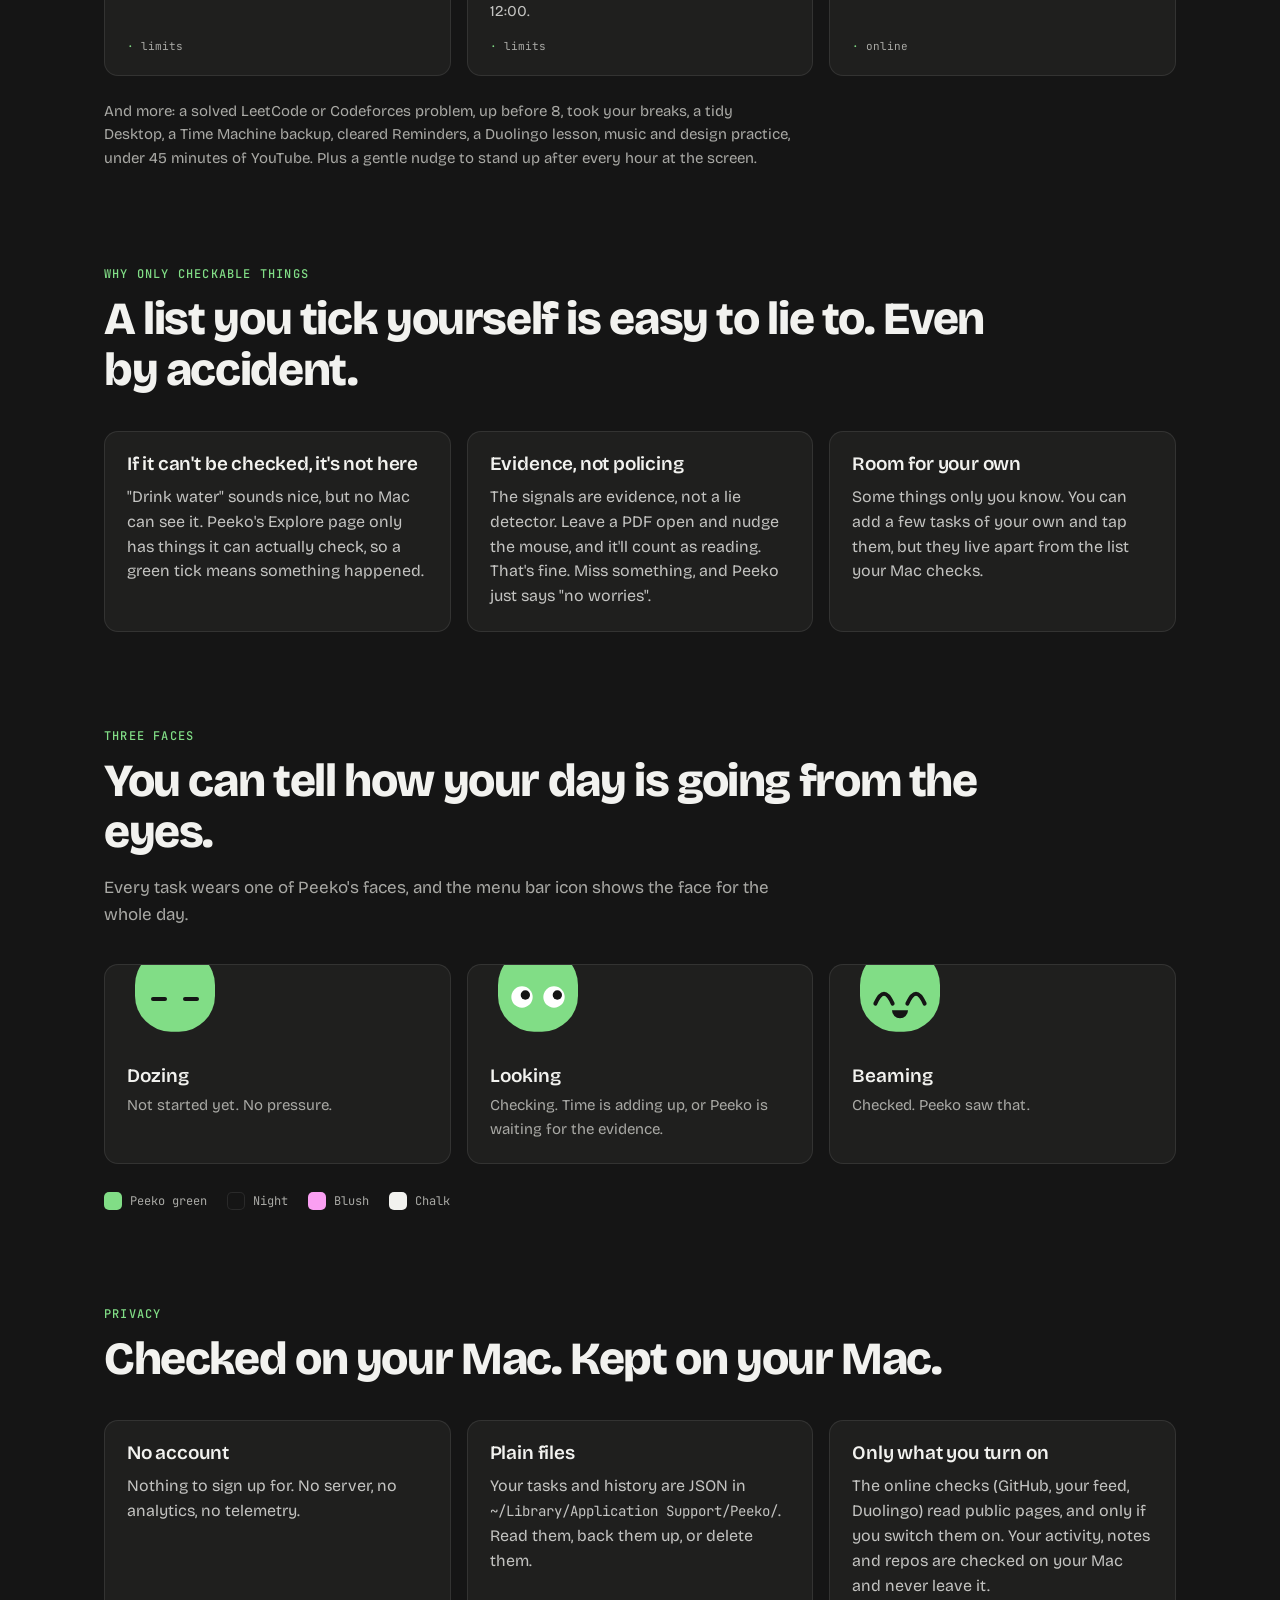
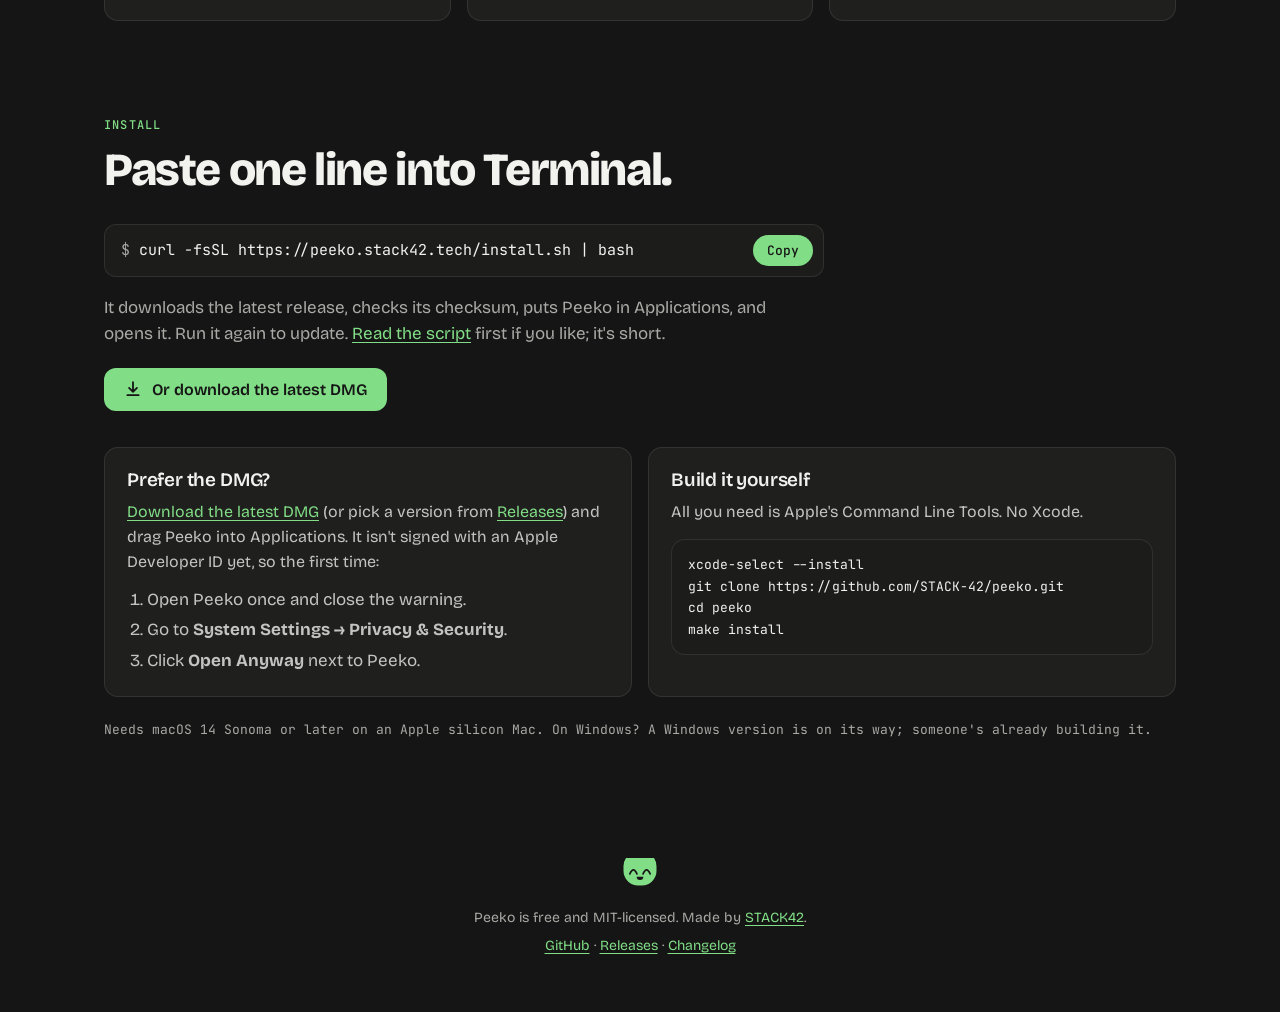
==== commit 73e1425a: "Open the site with why Peeko exists, and add a Download for Mac button The origin post, in the maint" ====
--- a/site/index.html
+++ b/site/index.html
@@ -92,14 +92,20 @@
           Peeko sees the evidence and checks it off. If something can't be checked, it isn't on the list.
         </p>
 
-        <div class="command" role="group" aria-label="Install command">
-          <code id="install-cmd">curl -fsSL https://peeko.stack42.tech/install.sh | bash</code>
-          <button class="command__copy" type="button" data-copy="install-cmd">Copy</button>
+        <div class="get">
+          <a class="download" href="https://github.com/STACK-42/peeko/releases/latest/download/Peeko.dmg">
+            <svg viewBox="0 0 16 16" aria-hidden="true"><path d="M8 2v8.5M4.5 7 8 10.5 11.5 7M3 13.5h10" fill="none" stroke="currentColor" stroke-width="1.6" stroke-linecap="round" stroke-linejoin="round"/></svg>
+            Download for Mac
+          </a>
+          <div class="command" role="group" aria-label="Install command">
+            <code id="install-cmd">curl -fsSL https://peeko.stack42.tech/install.sh | bash</code>
+            <button class="command__copy" type="button" data-copy="install-cmd">Copy</button>
+          </div>
         </div>
         <p class="hero__meta">
-          macOS 14+ · Apple silicon · free and MIT-licensed ·
-          <a href="https://github.com/STACK-42/peeko/releases/latest">or download the DMG</a>
+          macOS 14+ · Apple silicon · free and MIT-licensed
         </p>
+        <p class="soon"><span class="soon__dot" aria-hidden="true"></span>Windows version coming soon. Someone's already building it.</p>
       </div>
 
       <div class="hero__demo" aria-label="What the Peeko panel looks like">
@@ -147,6 +153,22 @@
           <span>Push to GitHub ✓ · 3 of 5 done today</span>
         </div>
       </div>
+    </section>
+
+    <section class="section origin" id="origin">
+      <p class="eyebrow">Why Peeko exists</p>
+      <figure class="post">
+        <figcaption class="post__head">
+          <img class="post__avatar" src="assets/maintainer.jpg" width="48" height="48" alt="">
+          <span class="post__who"><strong>Ahmed Alghali</strong><span>@a7med7x7 · made Peeko for macOS</span></span>
+        </figcaption>
+        <blockquote class="post__body">
+          <p>There's friction between finishing a task and checking it off. I always end up starting the next task instead of going back to tick the one I just did.</p>
+          <p>A good part of my daily routine happens on my Mac, and a lot of it can be verified. So why not let the machine verify it for me, and at the end of the day I just get to see it?</p>
+          <p>It's not replacing my to-do list. <mark>It's the self-verifiable to-do list.</mark></p>
+        </blockquote>
+      </figure>
+      <p class="origin__next">So that's Peeko. You keep doing the work, and it does the ticking. Here's how.</p>
     </section>
 
     <section class="section" id="how">
@@ -327,11 +349,15 @@
         <button class="command__copy" type="button" data-copy="install-cmd-2">Copy</button>
       </div>
       <p class="section__lede">It downloads the latest release, checks its checksum, puts Peeko in Applications, and opens it. Run it again to update. <a href="install.sh">Read the script</a> first if you like; it's short.</p>
+      <a class="download download--big" href="https://github.com/STACK-42/peeko/releases/latest/download/Peeko.dmg">
+        <svg viewBox="0 0 16 16" aria-hidden="true"><path d="M8 2v8.5M4.5 7 8 10.5 11.5 7M3 13.5h10" fill="none" stroke="currentColor" stroke-width="1.6" stroke-linecap="round" stroke-linejoin="round"/></svg>
+        Or download the latest DMG
+      </a>
 
       <div class="grid grid--2">
         <article class="card">
           <h3>Prefer the DMG?</h3>
-          <p>Download it from <a href="https://github.com/STACK-42/peeko/releases/latest">Releases</a> and drag Peeko into Applications. It isn't signed with an Apple Developer ID yet, so the first time:</p>
+          <p><a href="https://github.com/STACK-42/peeko/releases/latest/download/Peeko.dmg">Download the latest DMG</a> (or pick a version from <a href="https://github.com/STACK-42/peeko/releases">Releases</a>) and drag Peeko into Applications. It isn't signed with an Apple Developer ID yet, so the first time:</p>
           <ol>
             <li>Open Peeko once and close the warning.</li>
             <li>Go to <strong>System Settings → Privacy &amp; Security</strong>.</li>
@@ -347,7 +373,7 @@
 make install</code></pre>
         </article>
       </div>
-      <p class="requirements">Needs macOS 14 Sonoma or later on an Apple silicon Mac.</p>
+      <p class="requirements">Needs macOS 14 Sonoma or later on an Apple silicon Mac. On Windows? A Windows version is on its way; someone's already building it.</p>
     </section>
   </main>
 
--- a/site/style.css
+++ b/site/style.css
@@ -145,6 +145,48 @@
 }
 .command__copy:hover { filter: brightness(1.08); }
 .command--big { max-width: 720px; }
+
+/* Download button: always the latest release's DMG */
+.get { margin-top: 28px; display: flex; flex-wrap: wrap; align-items: stretch; gap: 12px; }
+.get .command { margin-top: 0; flex: 1 1 340px; }
+.download {
+  display: inline-flex;
+  align-items: center;
+  gap: 10px;
+  padding: 12px 20px;
+  border-radius: 12px;
+  background: var(--green);
+  color: var(--night);
+  font: 600 16px var(--display);
+  text-decoration: none;
+  white-space: nowrap;
+}
+.download svg { width: 18px; height: 18px; }
+.download:hover { filter: brightness(1.08); }
+.download--big { margin-top: 20px; }
+.soon { display: flex; align-items: center; gap: 8px; margin: 8px 0 0; font: 13px var(--mono); color: var(--muted); }
+.soon__dot { width: 7px; height: 7px; border-radius: 50%; background: var(--blush); flex: none; }
+
+/* Origin: the idea in the maker's own words */
+.origin { max-width: 760px; }
+.post {
+  margin: 8px 0 0;
+  padding: 26px 28px 24px;
+  background: var(--card);
+  border: 1px solid var(--line);
+  border-radius: 20px;
+  box-shadow: 0 30px 60px rgba(0, 0, 0, 0.35);
+}
+.post__head { display: flex; align-items: center; gap: 14px; }
+.post__avatar { width: 48px; height: 48px; border-radius: 50%; box-shadow: 0 0 0 2px var(--green); }
+.post__who { display: grid; line-height: 1.3; }
+.post__who strong { font-size: 17px; }
+.post__who span { font: 13px var(--mono); color: var(--muted); }
+.post__body { margin: 18px 0 0; font-size: clamp(19px, 2.3vw, 23px); line-height: 1.45; letter-spacing: -0.01em; }
+.post__body p { margin: 0; }
+.post__body p + p { margin-top: 14px; }
+.post__body mark { background: none; color: var(--green); font-weight: 600; }
+.origin__next { margin: 22px 0 0; color: var(--muted); }
 .command--big code { font-size: 15px; }
 
 /* Panel mock (mirrors the app's popover) */
@@ -410,6 +452,8 @@
   .compare__row > span:first-child { grid-column: 1 / -1; font: 500 11px var(--mono); text-transform: uppercase; letter-spacing: 0.06em; }
   .compare__head > span:first-child { display: none; }
   .command { padding-left: 12px; }
+  .download { width: 100%; justify-content: center; }
+  .post { padding: 20px 18px; }
   .command code { font-size: 13px; }
   .toast { width: min(270px, calc(100% - 32px)); }
 }
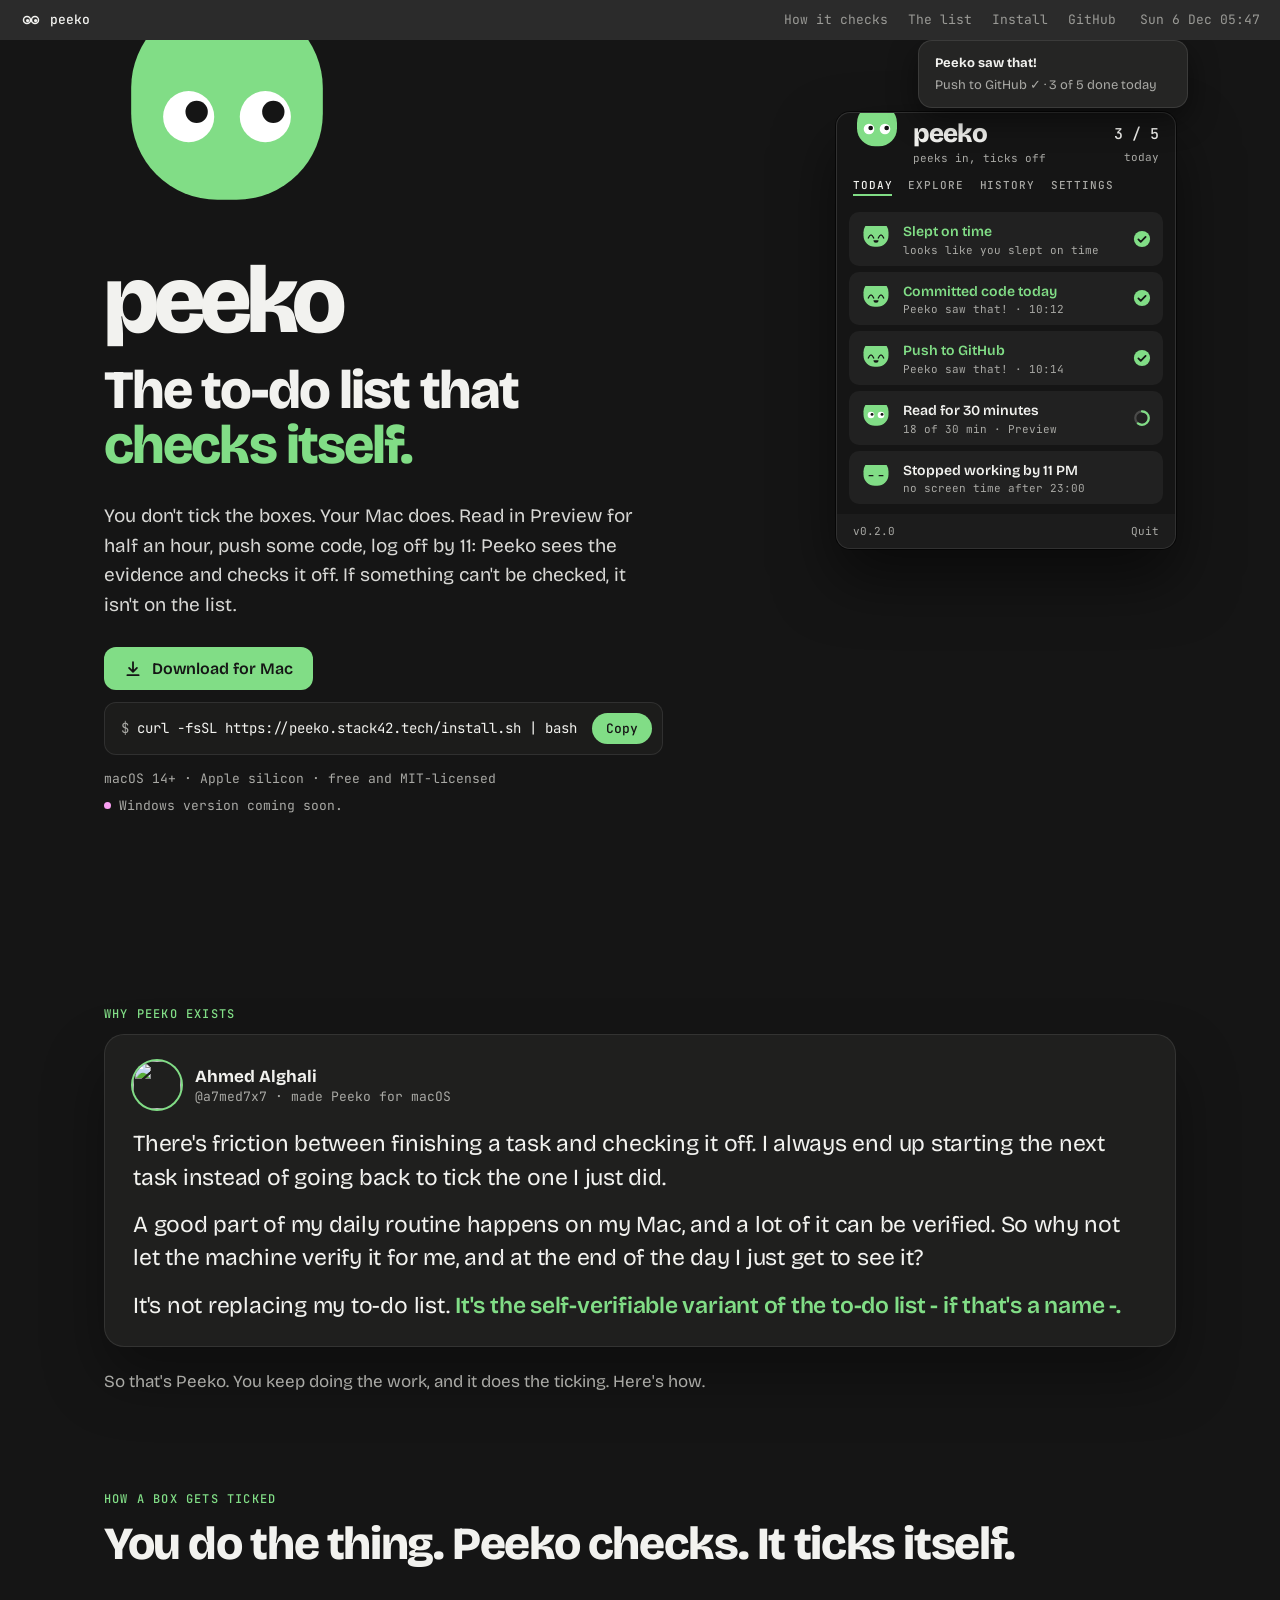
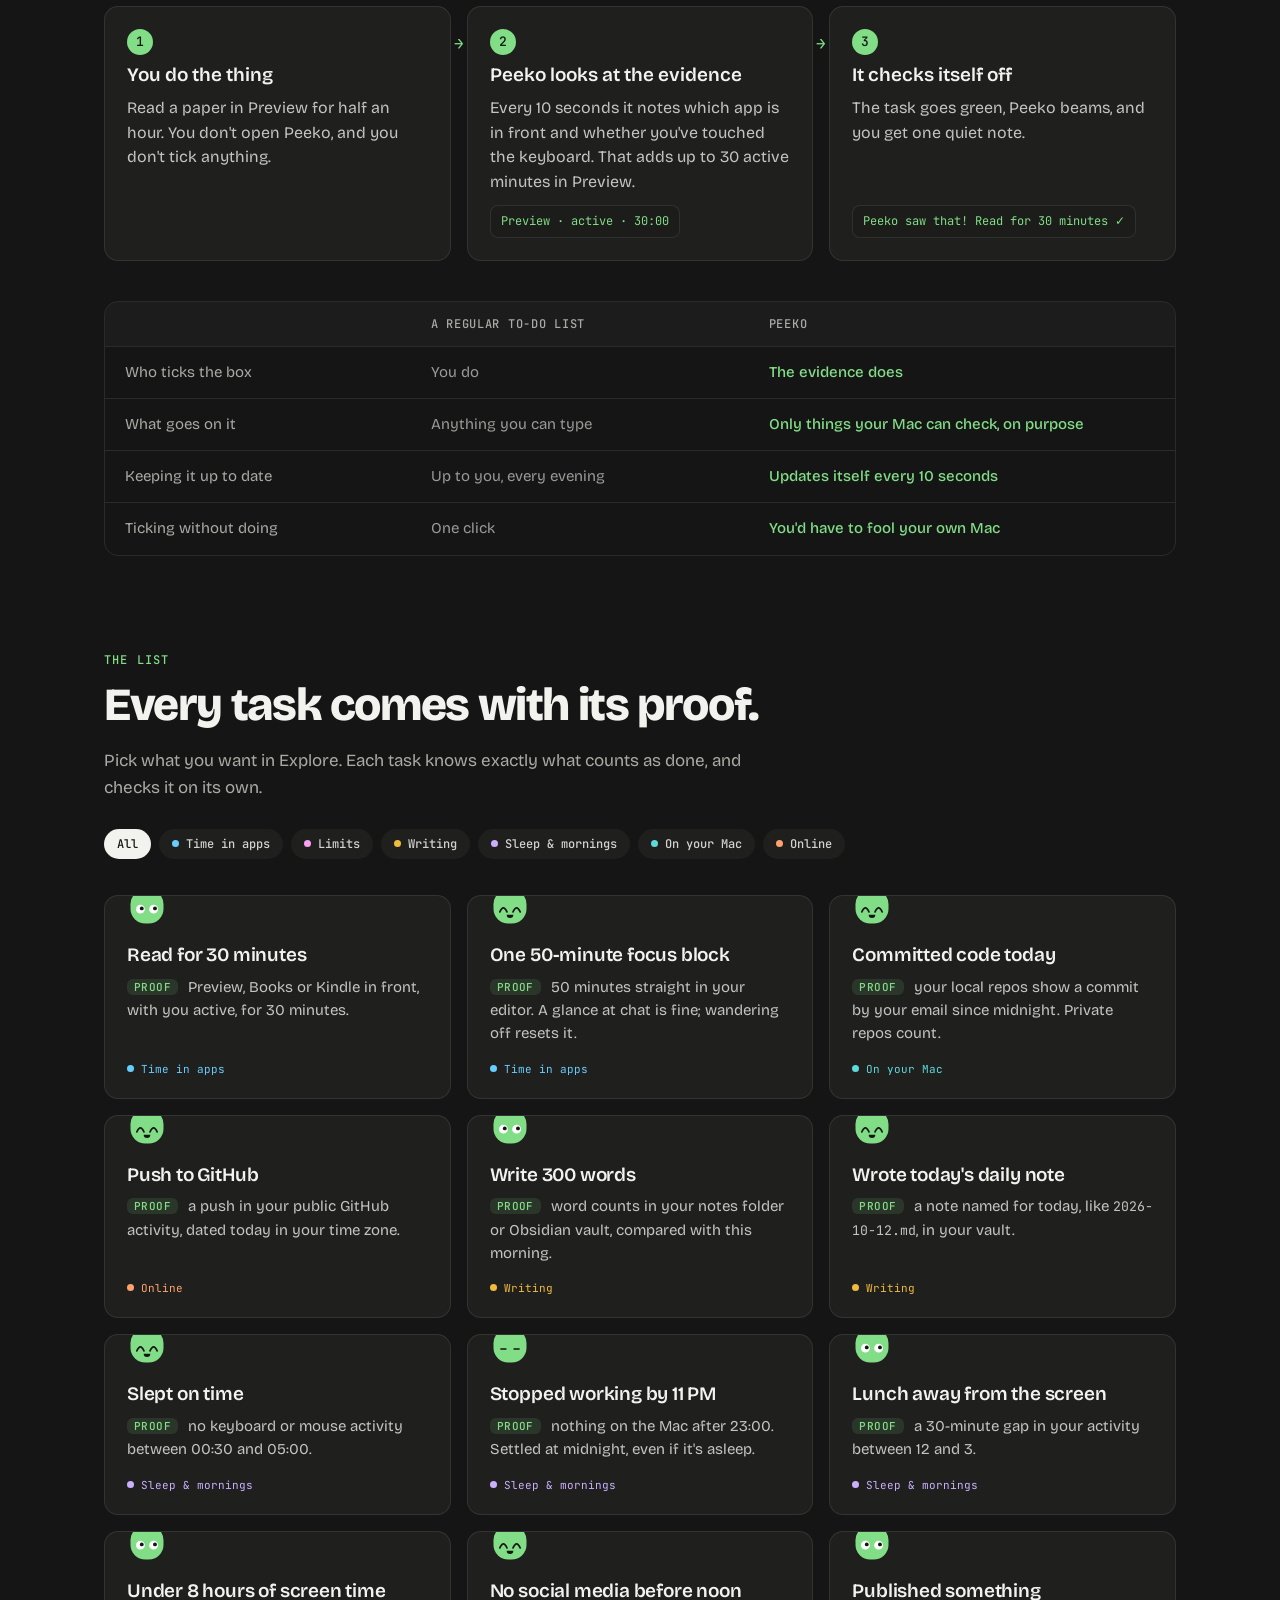
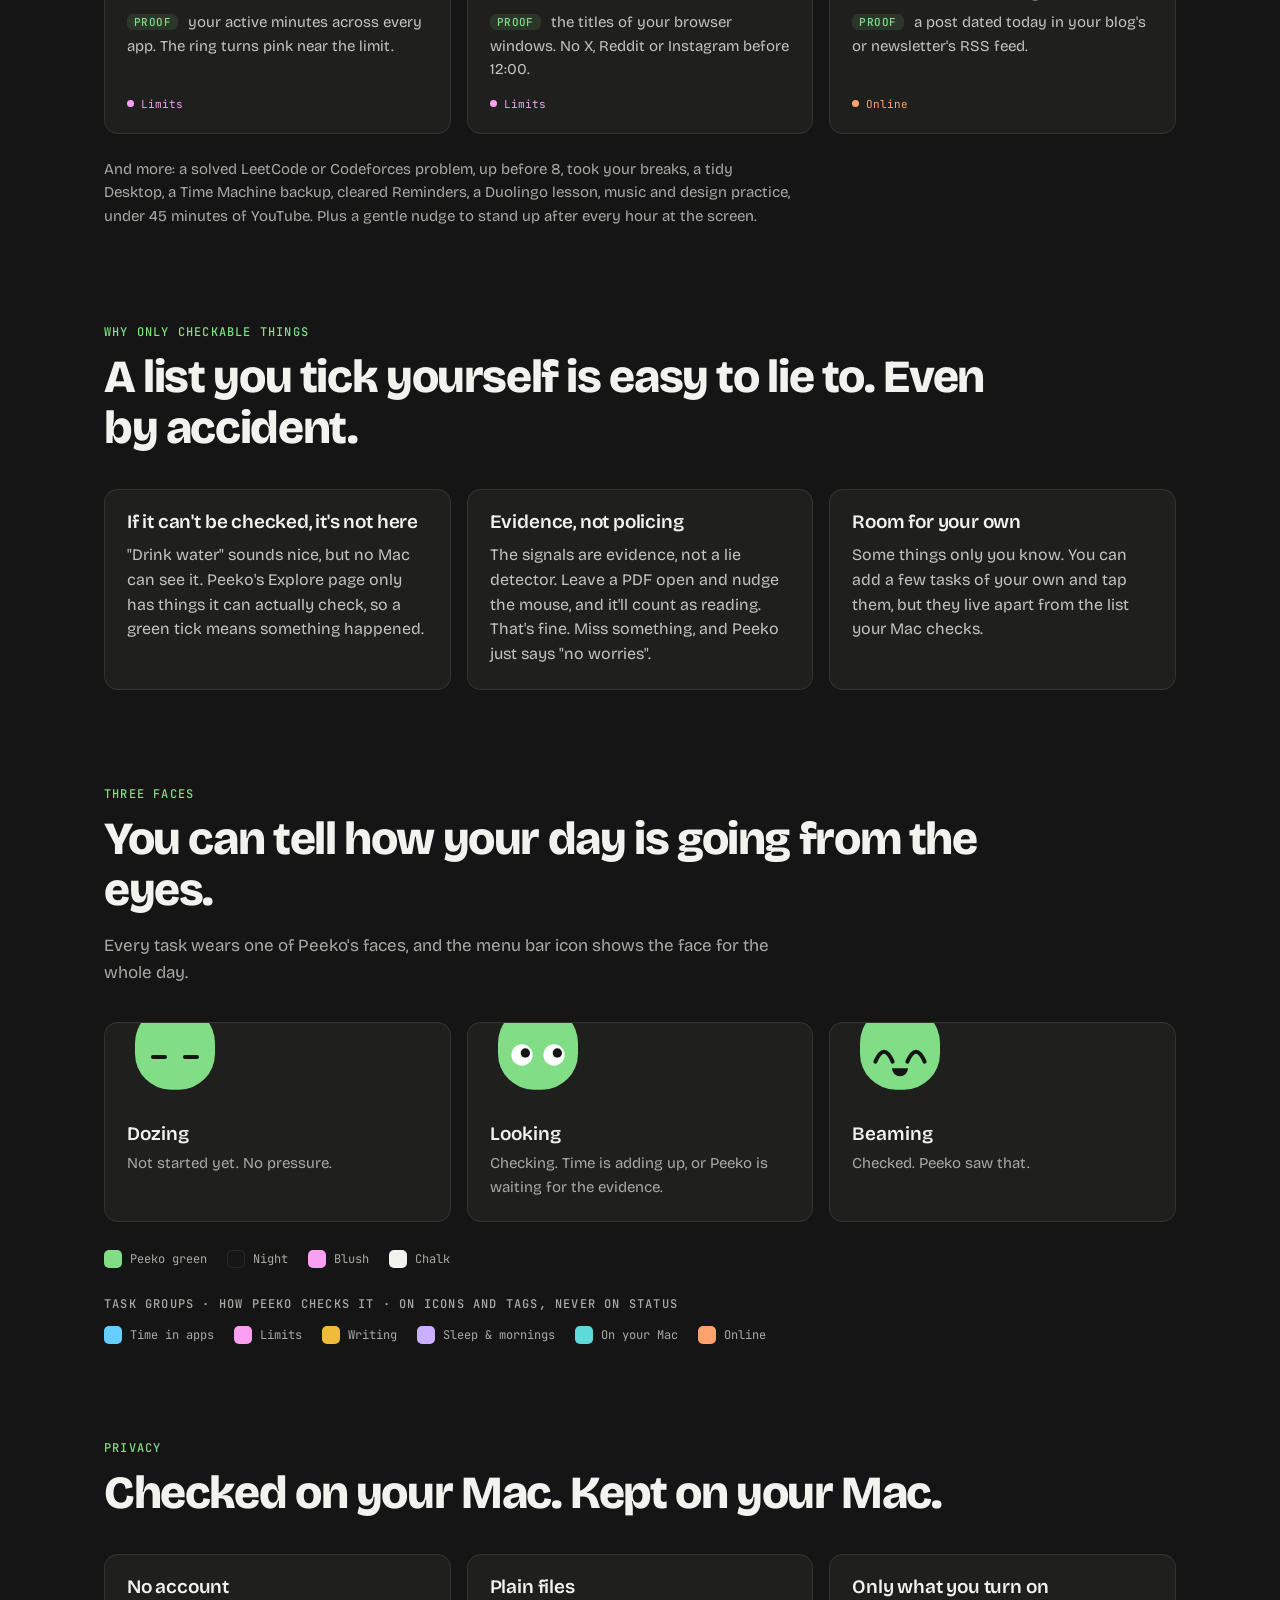
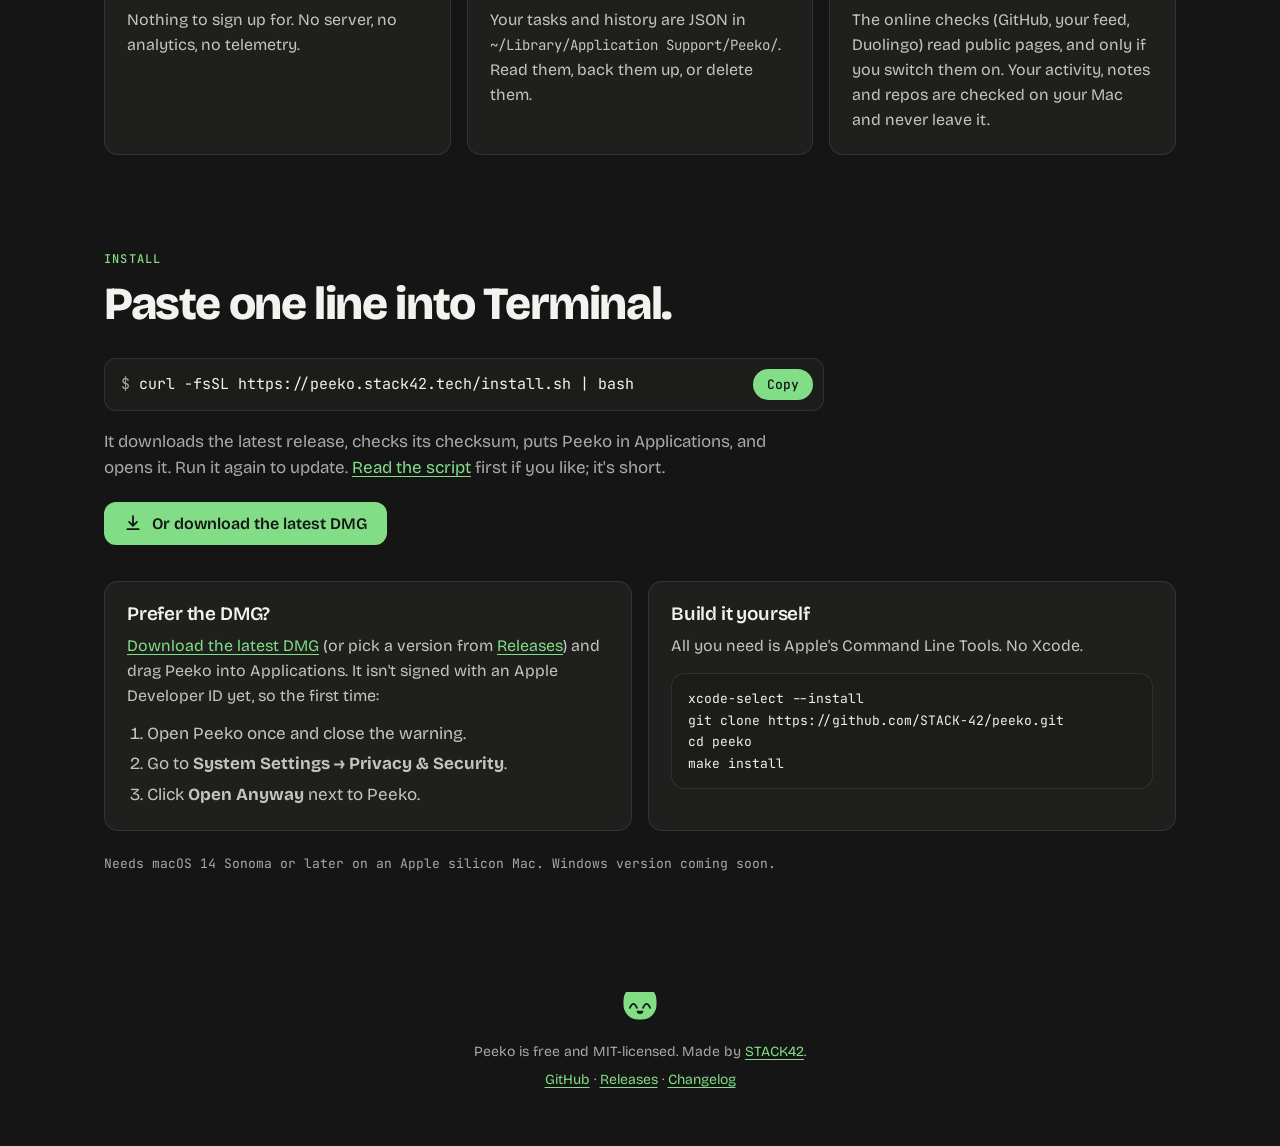
==== commit 29ea2b9a: "Show task groups and their colors on the site Example tags use the app's group names and colors, chi" ====
--- a/site/index.html
+++ b/site/index.html
@@ -105,7 +105,7 @@
         <p class="hero__meta">
           macOS 14+ · Apple silicon · free and MIT-licensed
         </p>
-        <p class="soon"><span class="soon__dot" aria-hidden="true"></span>Windows version coming soon. Someone's already building it.</p>
+        <p class="soon"><span class="soon__dot" aria-hidden="true"></span>Windows version coming soon.</p>
       </div>
 
       <div class="hero__demo" aria-label="What the Peeko panel looks like">
@@ -165,7 +165,7 @@
         <blockquote class="post__body">
           <p>There's friction between finishing a task and checking it off. I always end up starting the next task instead of going back to tick the one I just did.</p>
           <p>A good part of my daily routine happens on my Mac, and a lot of it can be verified. So why not let the machine verify it for me, and at the end of the day I just get to see it?</p>
-          <p>It's not replacing my to-do list. <mark>It's the self-verifiable to-do list.</mark></p>
+          <p>It's not replacing my to-do list. <mark>It's the self-verifiable variant of the to-do list - if that's a name -.</mark></p>
         </blockquote>
       </figure>
       <p class="origin__next">So that's Peeko. You keep doing the work, and it does the ticking. Here's how.</p>
@@ -209,78 +209,87 @@
       <p class="eyebrow">The list</p>
       <h2>Every task comes with its proof.</h2>
       <p class="section__lede">Pick what you want in Explore. Each task knows exactly what counts as done, and checks it on its own.</p>
-      <div class="grid grid--3">
-        <article class="example">
+            <div class="chips" role="group" aria-label="Filter by how Peeko checks">
+        <button type="button" class="chip is-on" data-filter="all" aria-pressed="true">All</button>
+        <button type="button" class="chip" data-filter="time" style="--c:var(--g-time)" aria-pressed="false">Time in apps</button>
+        <button type="button" class="chip" data-filter="limits" style="--c:var(--g-limits)" aria-pressed="false">Limits</button>
+        <button type="button" class="chip" data-filter="writing" style="--c:var(--g-writing)" aria-pressed="false">Writing</button>
+        <button type="button" class="chip" data-filter="routine" style="--c:var(--g-routine)" aria-pressed="false">Sleep &amp; mornings</button>
+        <button type="button" class="chip" data-filter="mac" style="--c:var(--g-mac)" aria-pressed="false">On your Mac</button>
+        <button type="button" class="chip" data-filter="online" style="--c:var(--g-online)" aria-pressed="false">Online</button>
+      </div>
+      <div class="grid grid--3 examples">
+        <article class="example" data-group="time">
           <svg class="face face--40"><use href="#face-looking"/></svg>
           <h3>Read for 30 minutes</h3>
           <p class="proof"><b>Proof</b> Preview, Books or Kindle in front, with you active, for 30 minutes.</p>
-          <span class="tag">time in apps</span>
-        </article>
-        <article class="example">
+          <span class="tag" style="--c:var(--g-time)">Time in apps</span>
+        </article>
+        <article class="example" data-group="time">
           <svg class="face face--40"><use href="#face-beaming"/></svg>
           <h3>One 50-minute focus block</h3>
           <p class="proof"><b>Proof</b> 50 minutes straight in your editor. A glance at chat is fine; wandering off resets it.</p>
-          <span class="tag">time in apps</span>
-        </article>
-        <article class="example">
+          <span class="tag" style="--c:var(--g-time)">Time in apps</span>
+        </article>
+        <article class="example" data-group="mac">
           <svg class="face face--40"><use href="#face-beaming"/></svg>
           <h3>Committed code today</h3>
           <p class="proof"><b>Proof</b> your local repos show a commit by your email since midnight. Private repos count.</p>
-          <span class="tag">on your Mac</span>
-        </article>
-        <article class="example">
+          <span class="tag" style="--c:var(--g-mac)">On your Mac</span>
+        </article>
+        <article class="example" data-group="online">
           <svg class="face face--40"><use href="#face-beaming"/></svg>
           <h3>Push to GitHub</h3>
           <p class="proof"><b>Proof</b> a push in your public GitHub activity, dated today in your time zone.</p>
-          <span class="tag">online</span>
-        </article>
-        <article class="example">
+          <span class="tag" style="--c:var(--g-online)">Online</span>
+        </article>
+        <article class="example" data-group="writing">
           <svg class="face face--40"><use href="#face-looking"/></svg>
           <h3>Write 300 words</h3>
           <p class="proof"><b>Proof</b> word counts in your notes folder or Obsidian vault, compared with this morning.</p>
-          <span class="tag">writing</span>
-        </article>
-        <article class="example">
+          <span class="tag" style="--c:var(--g-writing)">Writing</span>
+        </article>
+        <article class="example" data-group="writing">
           <svg class="face face--40"><use href="#face-beaming"/></svg>
           <h3>Wrote today's daily note</h3>
           <p class="proof"><b>Proof</b> a note named for today, like <code>2026-10-12.md</code>, in your vault.</p>
-          <span class="tag">writing</span>
-        </article>
-        <article class="example">
+          <span class="tag" style="--c:var(--g-writing)">Writing</span>
+        </article>
+        <article class="example" data-group="routine">
           <svg class="face face--40"><use href="#face-beaming"/></svg>
           <h3>Slept on time</h3>
           <p class="proof"><b>Proof</b> no keyboard or mouse activity between 00:30 and 05:00.</p>
-          <span class="tag">sleep &amp; mornings</span>
-        </article>
-        <article class="example">
+          <span class="tag" style="--c:var(--g-routine)">Sleep &amp; mornings</span>
+        </article>
+        <article class="example" data-group="routine">
           <svg class="face face--40"><use href="#face-dozing"/></svg>
           <h3>Stopped working by 11 PM</h3>
           <p class="proof"><b>Proof</b> nothing on the Mac after 23:00. Settled at midnight, even if it's asleep.</p>
-          <span class="tag">sleep &amp; mornings</span>
-        </article>
-        <article class="example">
+          <span class="tag" style="--c:var(--g-routine)">Sleep &amp; mornings</span>
+        </article>
+        <article class="example" data-group="routine">
           <svg class="face face--40"><use href="#face-looking"/></svg>
           <h3>Lunch away from the screen</h3>
           <p class="proof"><b>Proof</b> a 30-minute gap in your activity between 12 and 3.</p>
-          <span class="tag">sleep &amp; mornings</span>
-        </article>
-        <article class="example">
+          <span class="tag" style="--c:var(--g-routine)">Sleep &amp; mornings</span>
+        </article>
+        <article class="example" data-group="limits">
           <svg class="face face--40"><use href="#face-looking"/></svg>
           <h3>Under 8 hours of screen time</h3>
           <p class="proof"><b>Proof</b> your active minutes across every app. The ring turns pink near the limit.</p>
-          <span class="tag">limits</span>
-        </article>
-        <article class="example">
+          <span class="tag" style="--c:var(--g-limits)">Limits</span>
+        </article>
+        <article class="example" data-group="limits">
           <svg class="face face--40"><use href="#face-beaming"/></svg>
           <h3>No social media before noon</h3>
           <p class="proof"><b>Proof</b> the titles of your browser windows. No X, Reddit or Instagram before 12:00.</p>
-          <span class="tag">limits</span>
-        </article>
-        <article class="example">
+          <span class="tag" style="--c:var(--g-limits)">Limits</span>
+        </article>
+        <article class="example" data-group="online">
           <svg class="face face--40"><use href="#face-looking"/></svg>
           <h3>Published something</h3>
           <p class="proof"><b>Proof</b> a post dated today in your blog's or newsletter's RSS feed.</p>
-          <span class="tag">online</span>
+          <span class="tag" style="--c:var(--g-online)">Online</span>
         </article>
       </div>
       <p class="more">And more: a solved LeetCode or Codeforces problem, up before 8, took your breaks, a tidy Desktop, a Time Machine backup, cleared Reminders, a Duolingo lesson, music and design practice, under 45 minutes of YouTube. Plus a gentle nudge to stand up after every hour at the screen.</p>
@@ -329,6 +338,15 @@
         <li><span style="background:var(--blush)"></span>Blush</li>
         <li><span style="background:var(--chalk)"></span>Chalk</li>
       </ul>
+      <p class="swatches__label">Task groups · how Peeko checks it · on icons and tags, never on status</p>
+      <ul class="swatches" aria-label="Task group colors">
+        <li><span style="background:var(--g-time)"></span>Time in apps</li>
+        <li><span style="background:var(--g-limits)"></span>Limits</li>
+        <li><span style="background:var(--g-writing)"></span>Writing</li>
+        <li><span style="background:var(--g-routine)"></span>Sleep &amp; mornings</li>
+        <li><span style="background:var(--g-mac)"></span>On your Mac</li>
+        <li><span style="background:var(--g-online)"></span>Online</li>
+      </ul>
     </section>
 
     <section class="section" id="privacy">
@@ -373,7 +391,7 @@
 make install</code></pre>
         </article>
       </div>
-      <p class="requirements">Needs macOS 14 Sonoma or later on an Apple silicon Mac. On Windows? A Windows version is on its way; someone's already building it.</p>
+      <p class="requirements">Needs macOS 14 Sonoma or later on an Apple silicon Mac. Windows version coming soon.</p>
     </section>
   </main>
 
--- a/site/style.css
+++ b/site/style.css
@@ -8,6 +8,13 @@
   --line: rgba(255, 255, 255, 0.09);
   --green: oklch(0.82 0.15 145);
   --blush: oklch(0.82 0.15 330);
+  /* Task groups (how Peeko checks a task), same as Theme in the app. Never used for status. */
+  --g-time: oklch(0.82 0.15 245);
+  --g-limits: var(--blush);
+  --g-writing: oklch(0.82 0.15 85);
+  --g-routine: oklch(0.82 0.15 295);
+  --g-mac: oklch(0.82 0.11 195);
+  --g-online: oklch(0.82 0.15 45);
   --display: "Bricolage Grotesque", ui-rounded, system-ui, sans-serif;
   --mono: "JetBrains Mono", ui-monospace, "SF Mono", Menlo, monospace;
   --radius: 14px;
@@ -280,7 +287,29 @@
   font: 11px var(--mono);
   color: var(--muted);
 }
-.tag::before { content: "· "; color: var(--green); }
+.tag { color: var(--c, var(--muted)); }
+.tag::before { content: ""; display: inline-block; width: 7px; height: 7px; margin-right: 7px; border-radius: 50%; background: var(--c, var(--green)); vertical-align: 1px; }
+.example[hidden] { display: none; }
+
+.chips { display: flex; flex-wrap: wrap; gap: 8px; margin-top: 28px; }
+.chip {
+  display: inline-flex;
+  align-items: center;
+  gap: 7px;
+  padding: 7px 13px;
+  border: 0;
+  border-radius: 999px;
+  background: var(--card);
+  color: rgba(242, 242, 239, 0.85);
+  font: 500 12px var(--mono);
+  cursor: pointer;
+}
+.chip[style]::before { content: ""; width: 7px; height: 7px; border-radius: 50%; background: var(--c); }
+.chip:hover { background: #2a2a28; }
+.chip.is-on { background: var(--c, var(--chalk)); color: var(--night); }
+.chip.is-on::before { display: none; }
+.swatches__label { margin: 28px 0 0; font: 500 12px var(--mono); letter-spacing: 0.1em; text-transform: uppercase; color: var(--muted); }
+.swatches__label + .swatches { margin-top: 14px; }
 
 .face-card {
   margin: 0;
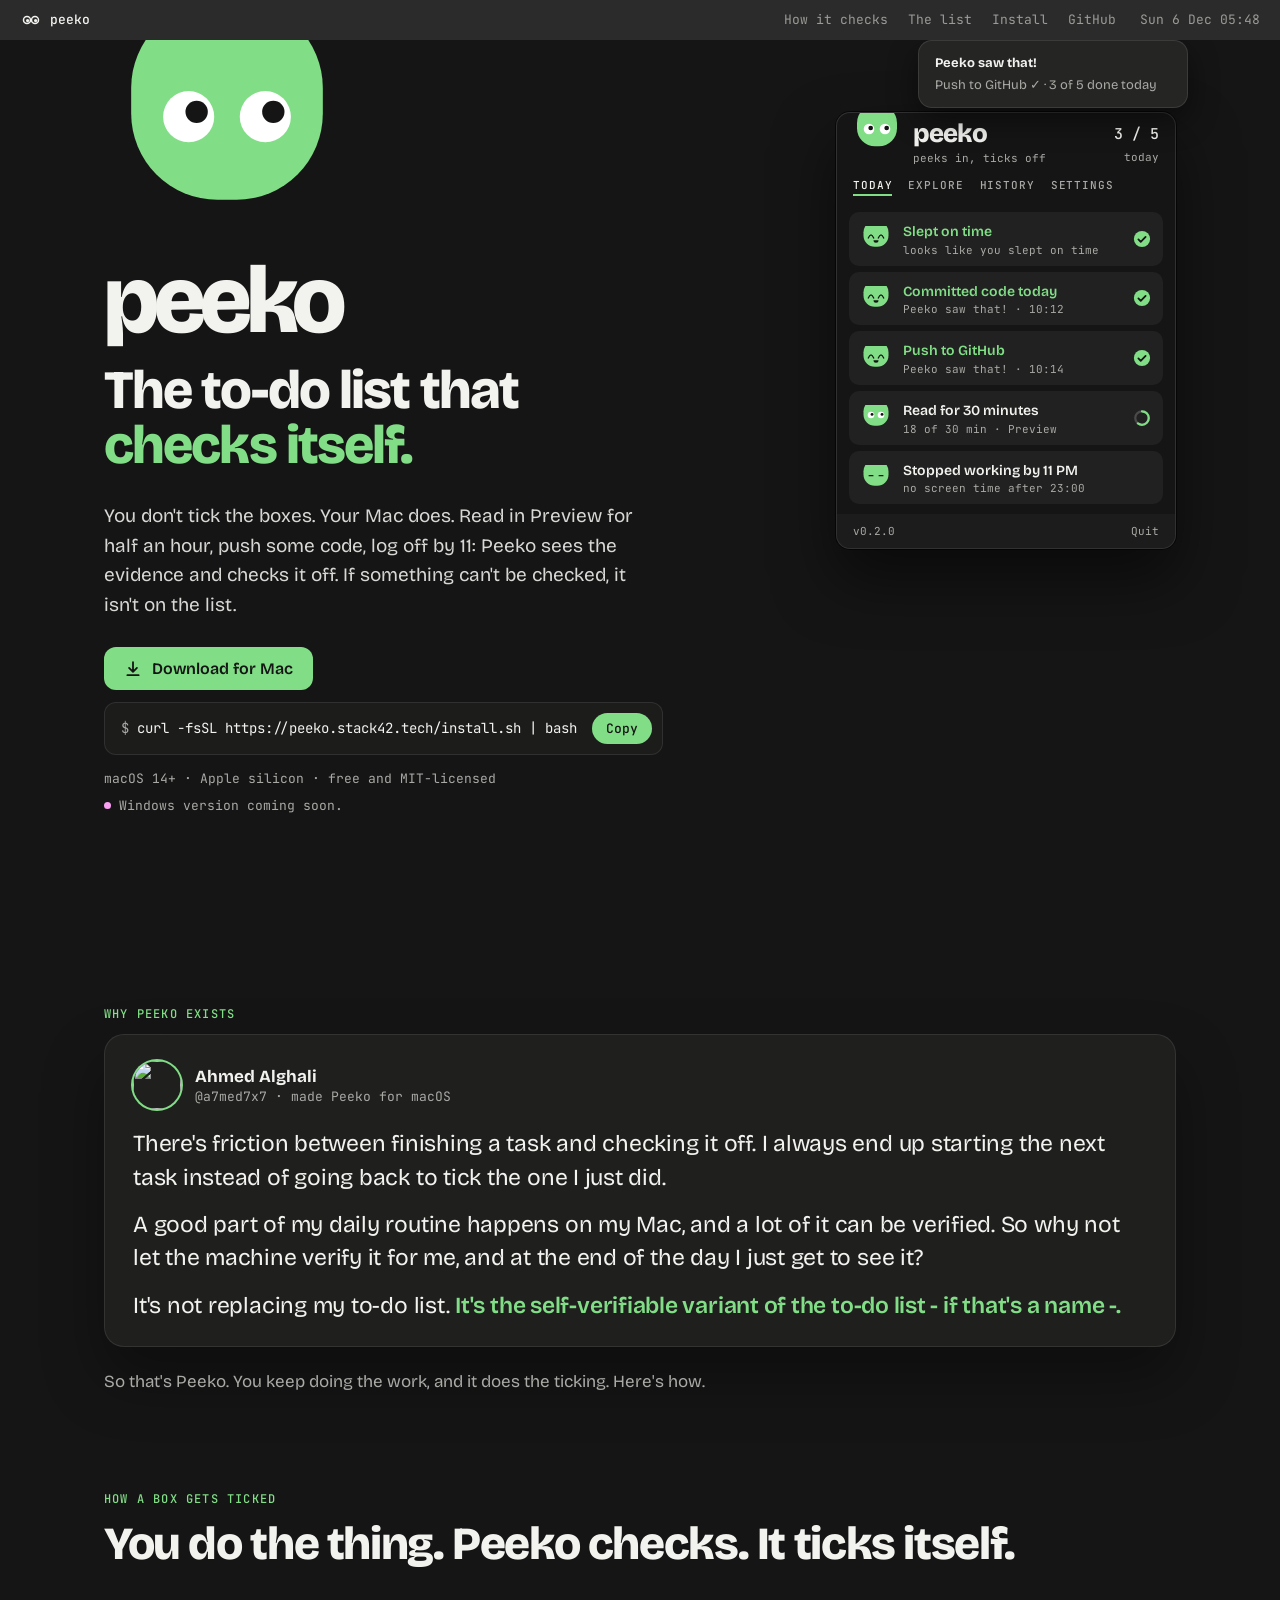
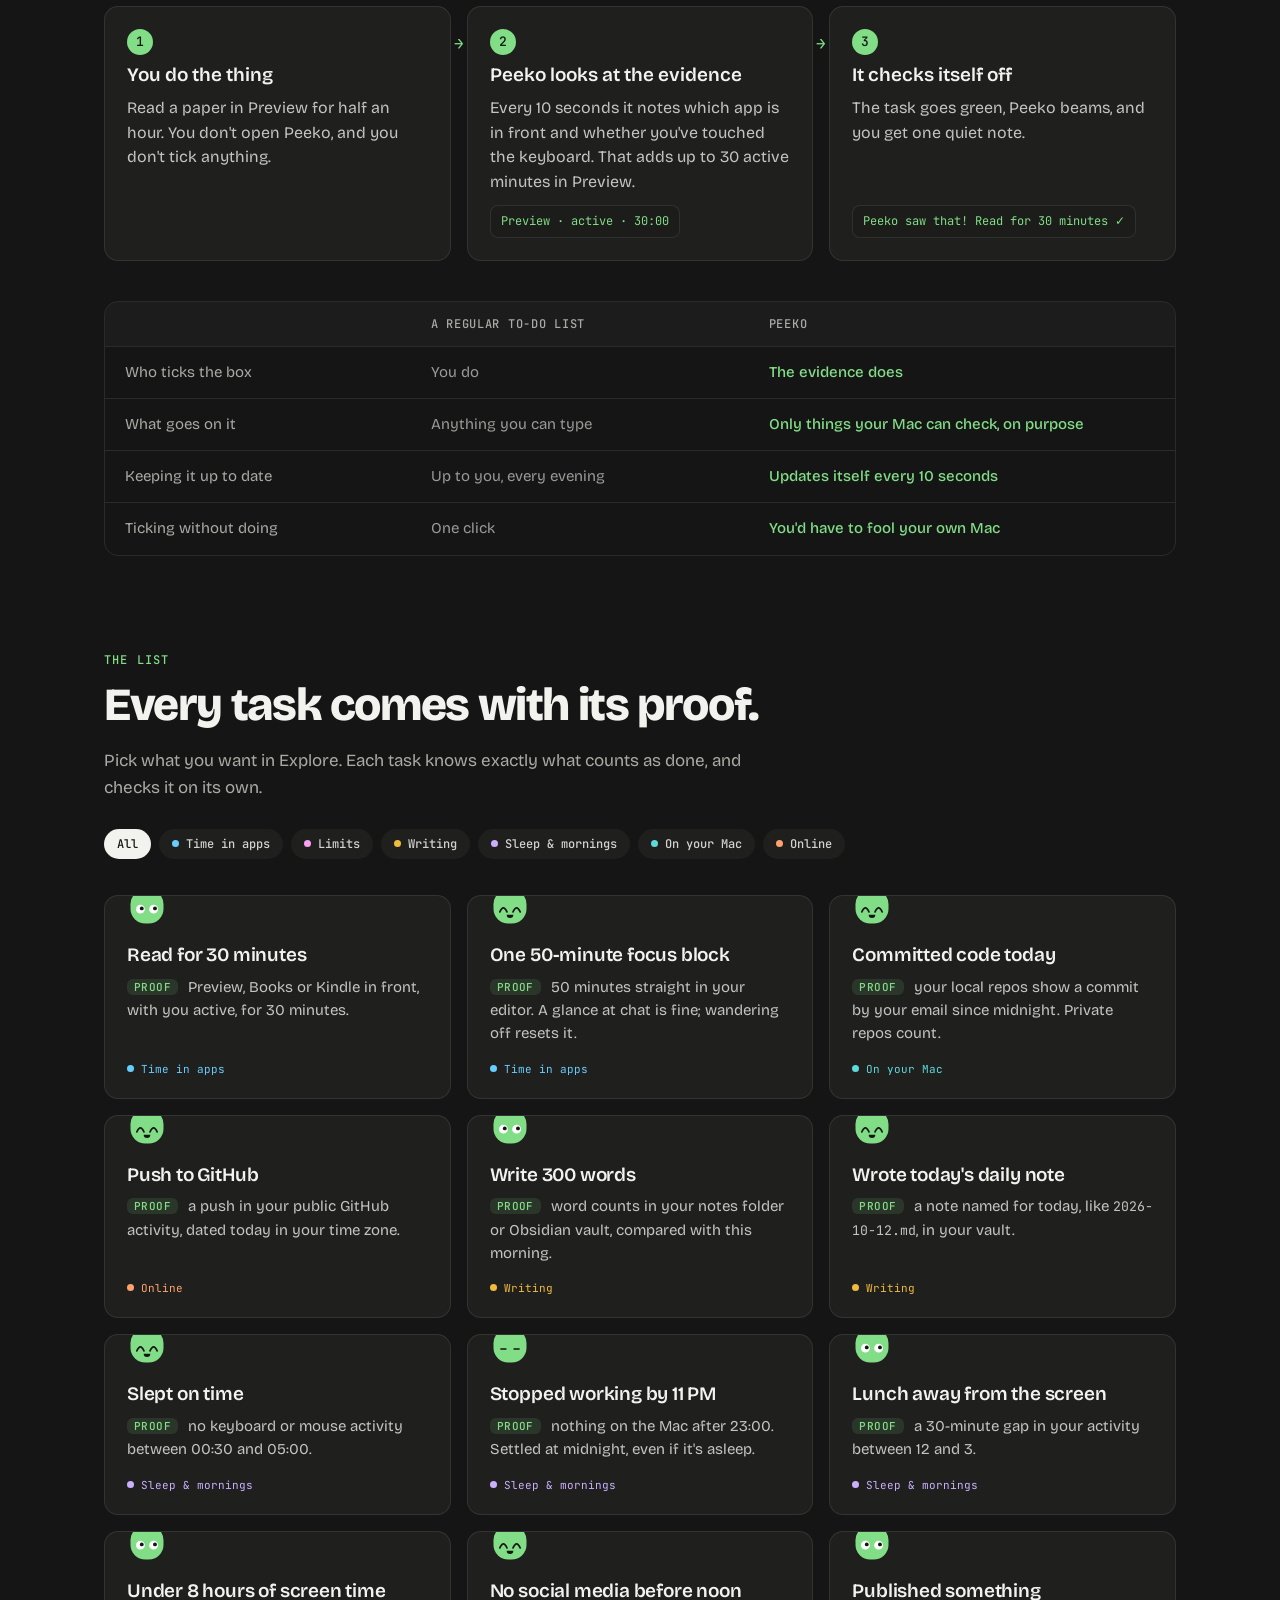
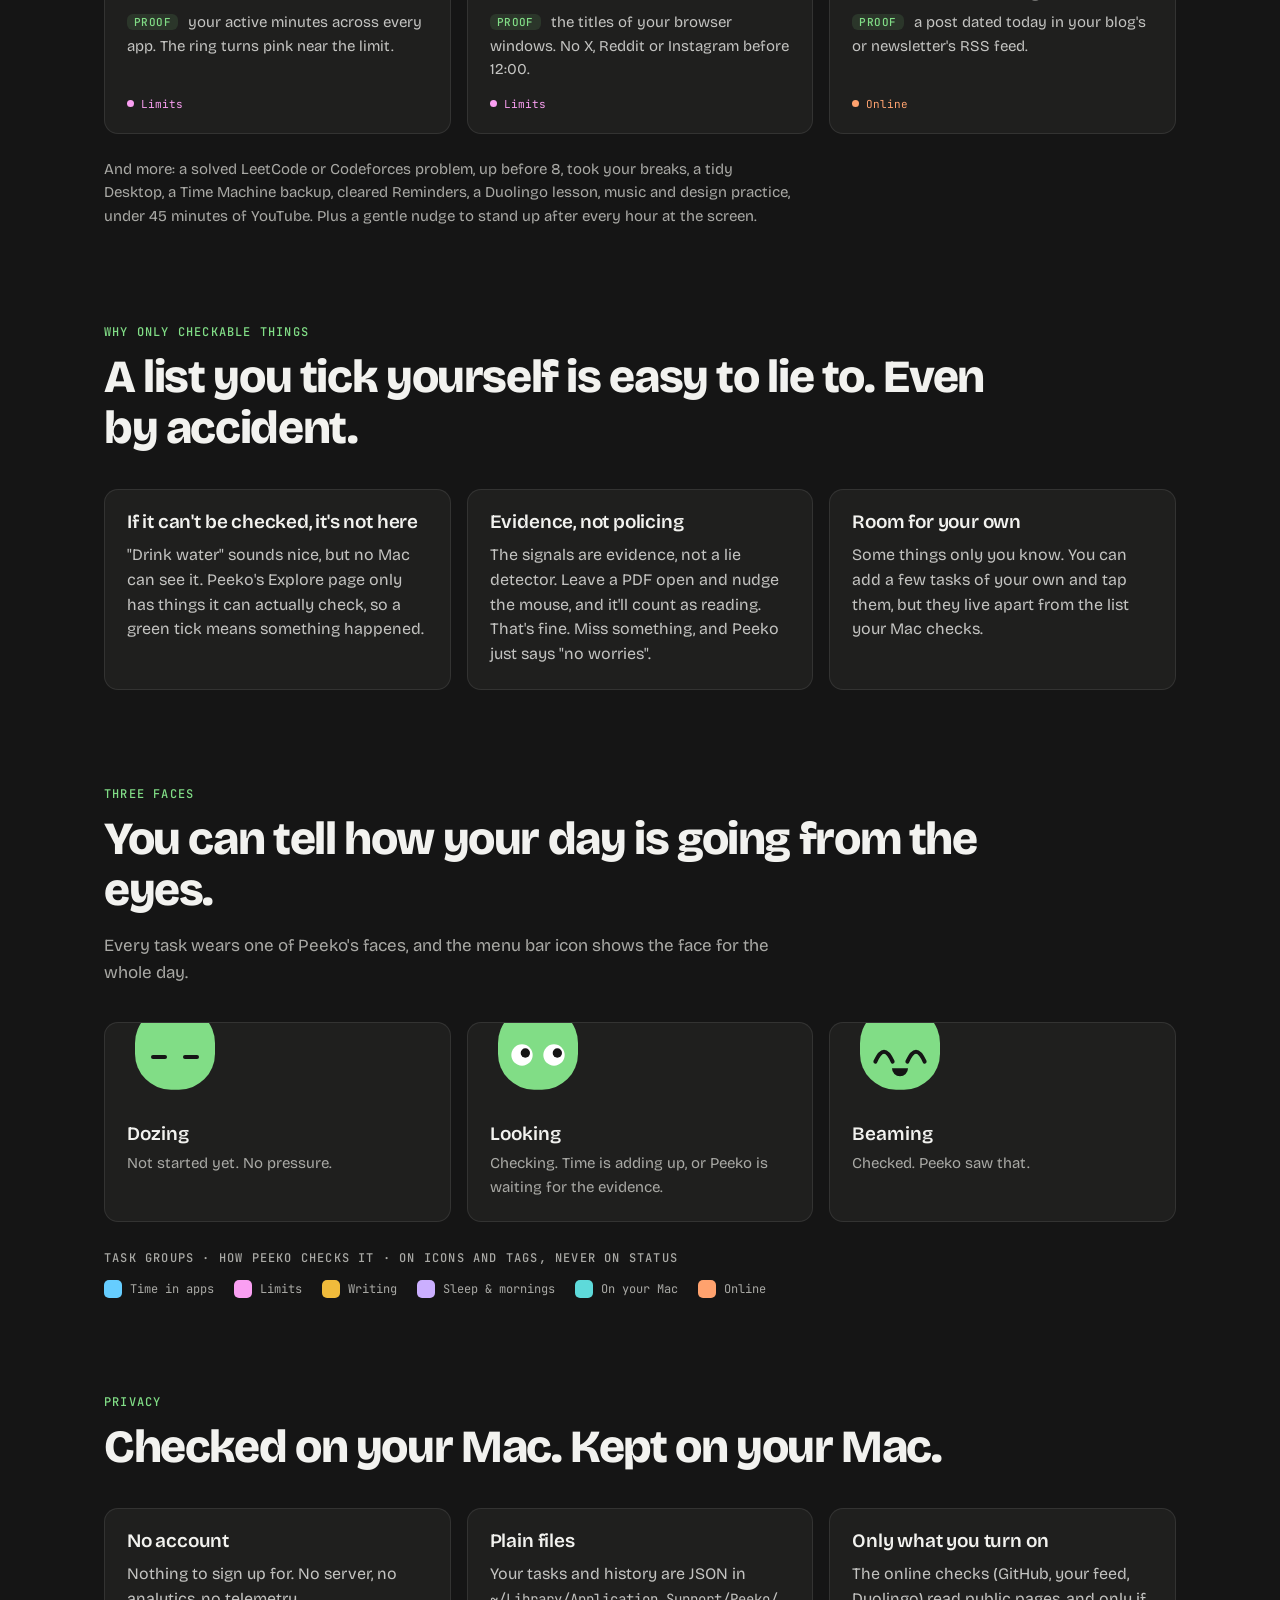
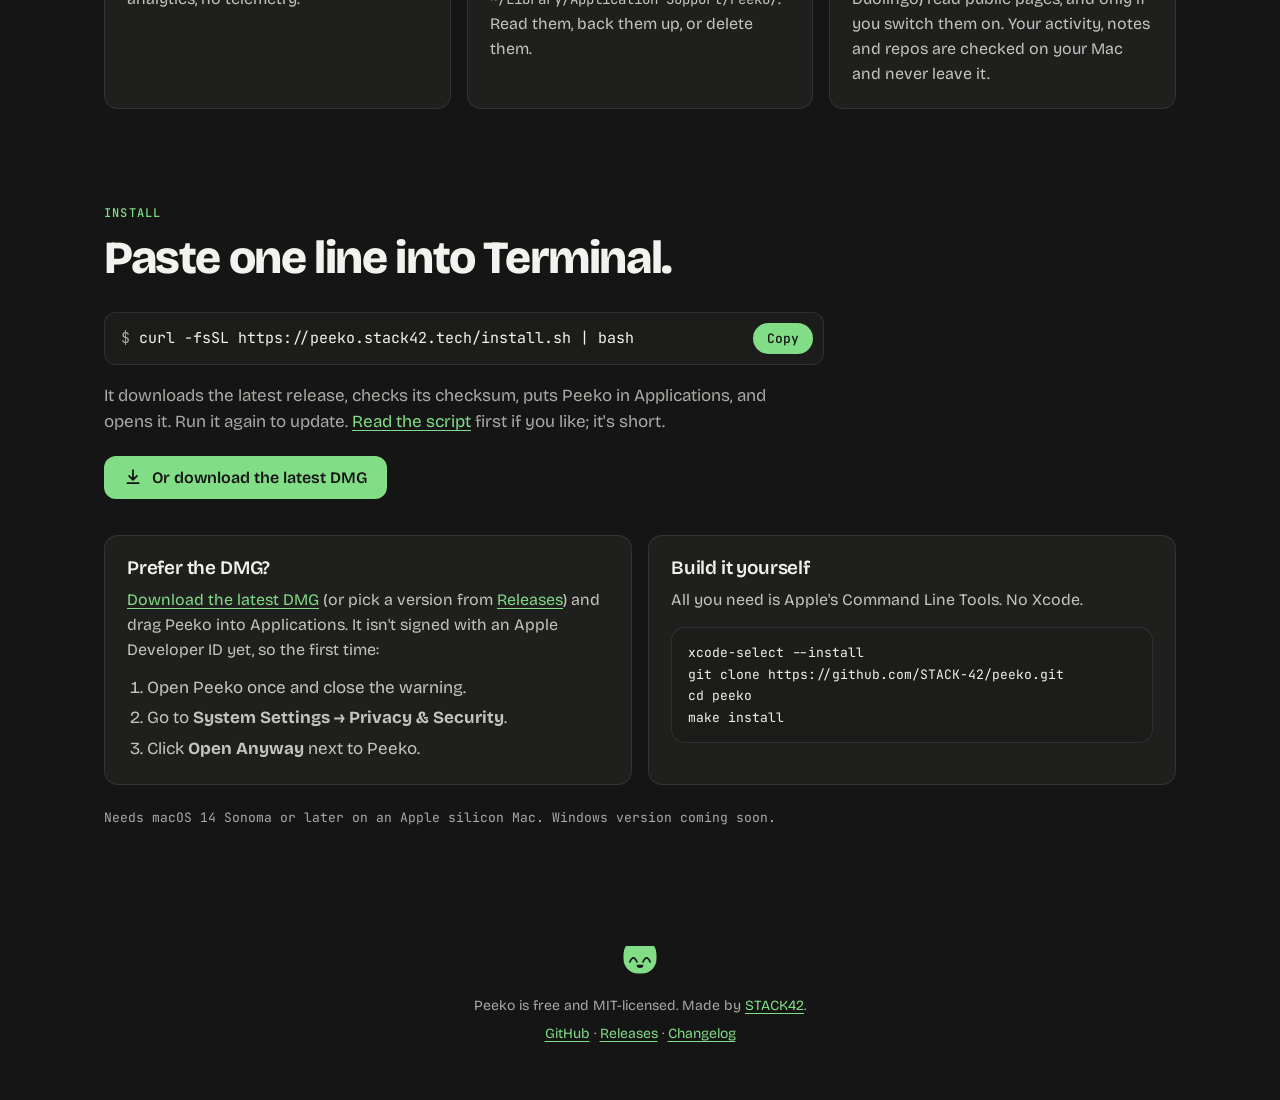
==== commit 531216a7: "Drop the brand palette swatches from the site, keep the task groups" ====
--- a/site/index.html
+++ b/site/index.html
@@ -332,12 +332,6 @@
           <figcaption><strong>Beaming</strong><span>Checked. Peeko saw that.</span></figcaption>
         </figure>
       </div>
-      <ul class="swatches" aria-label="Colors">
-        <li><span style="background:var(--green)"></span>Peeko green</li>
-        <li><span style="background:var(--night);box-shadow:inset 0 0 0 1px var(--line)"></span>Night</li>
-        <li><span style="background:var(--blush)"></span>Blush</li>
-        <li><span style="background:var(--chalk)"></span>Chalk</li>
-      </ul>
       <p class="swatches__label">Task groups · how Peeko checks it · on icons and tags, never on status</p>
       <ul class="swatches" aria-label="Task group colors">
         <li><span style="background:var(--g-time)"></span>Time in apps</li>
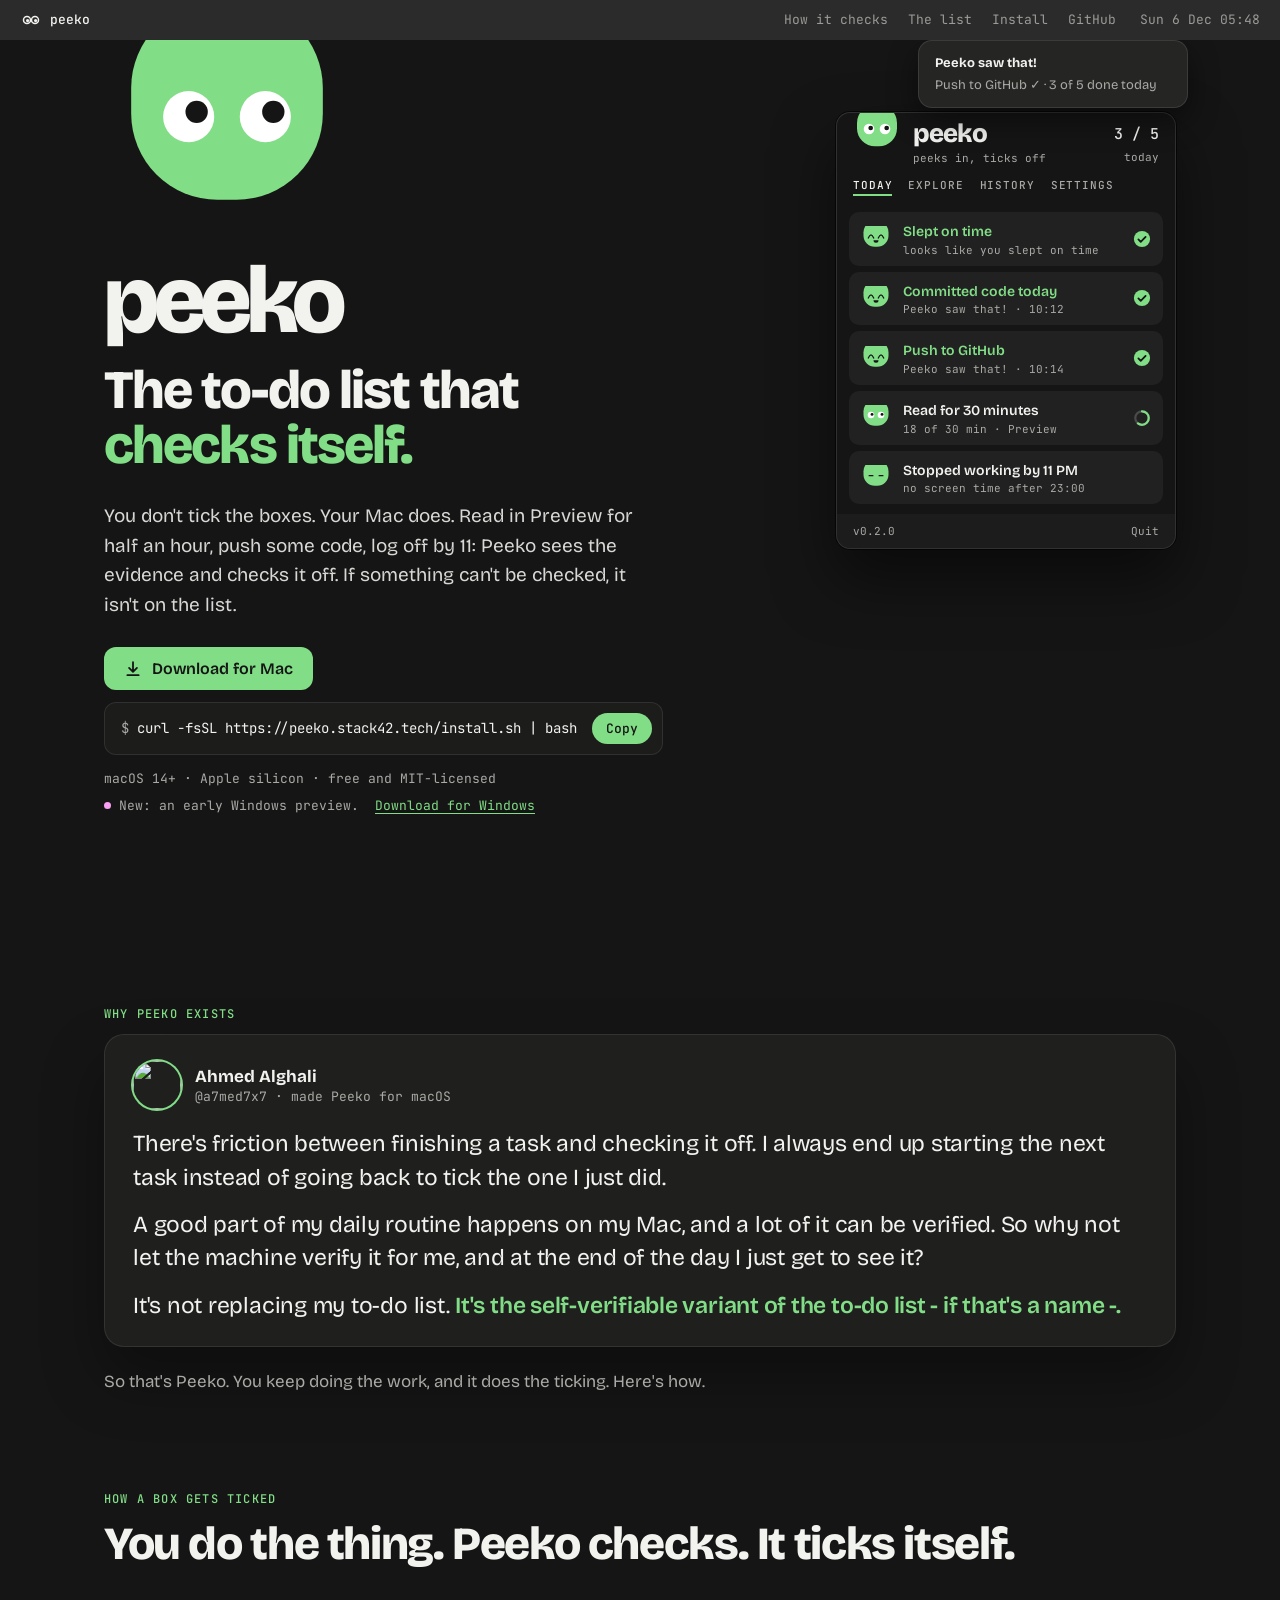
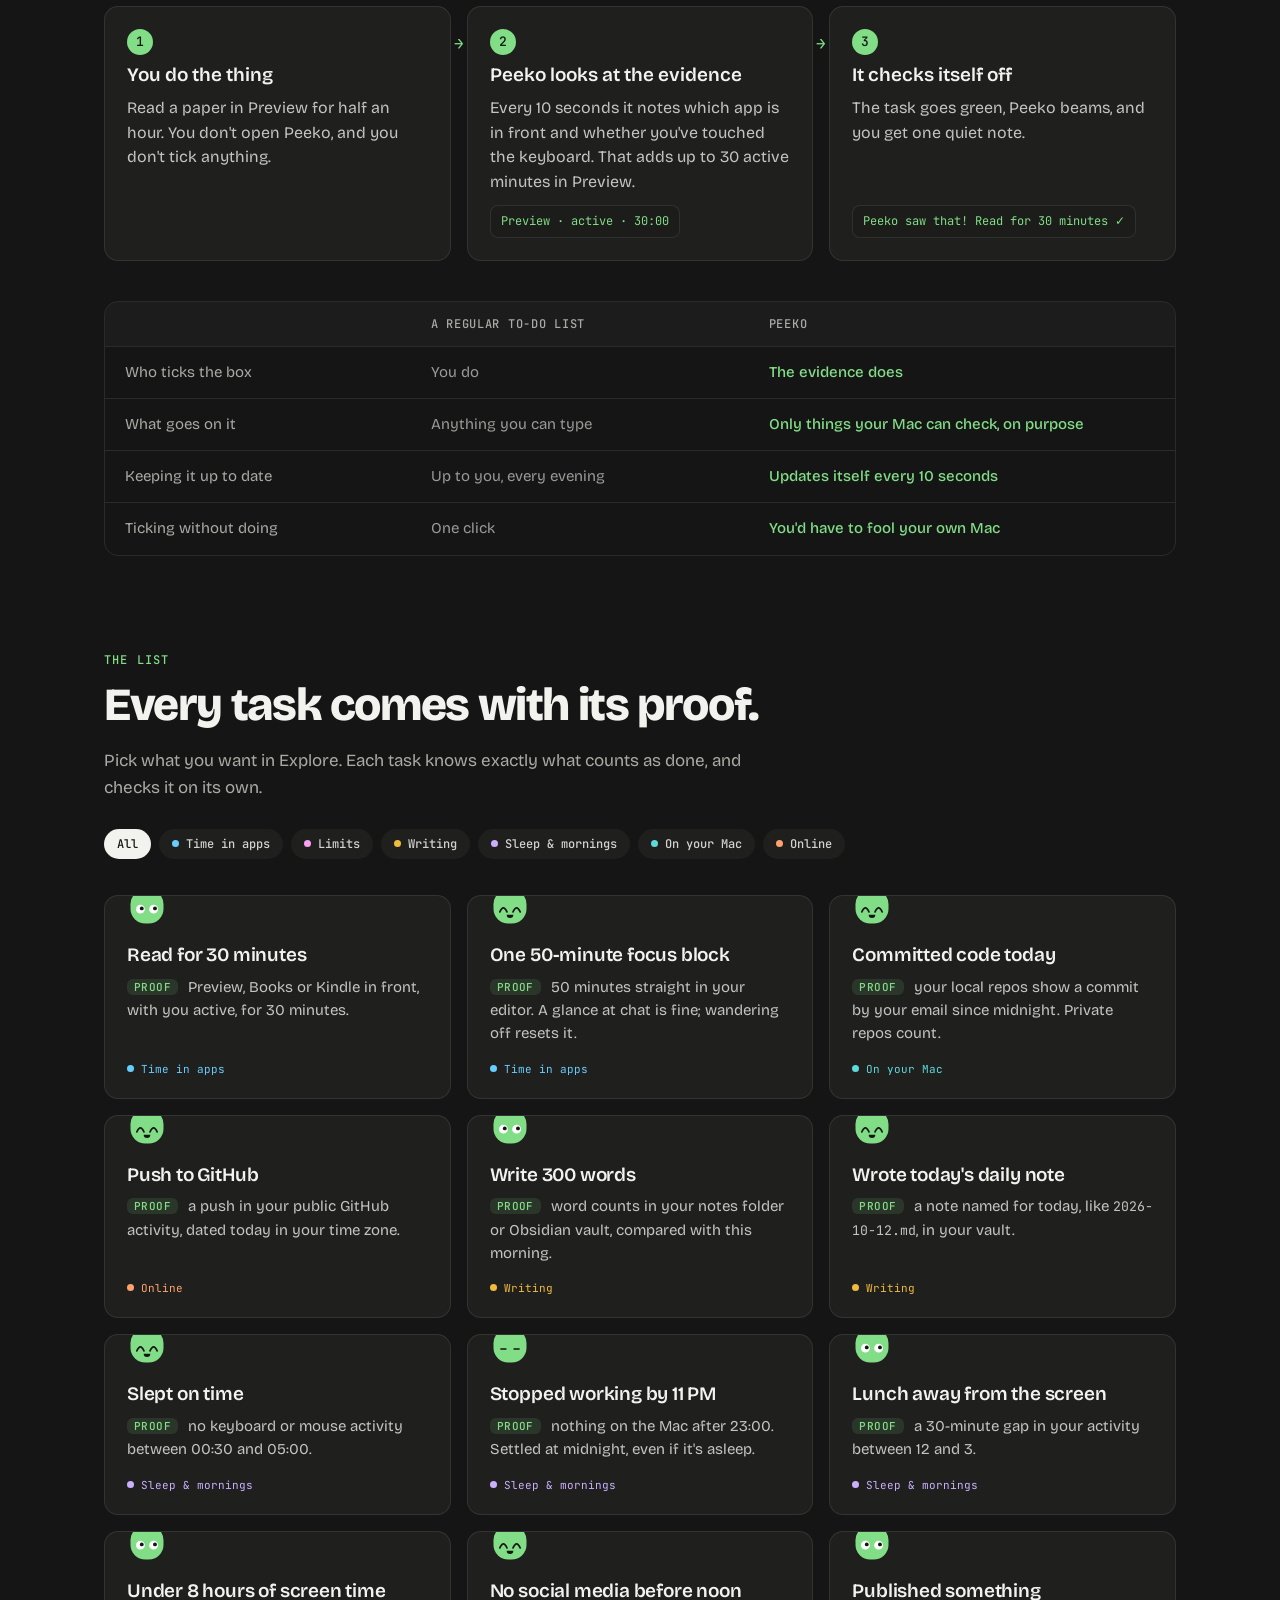
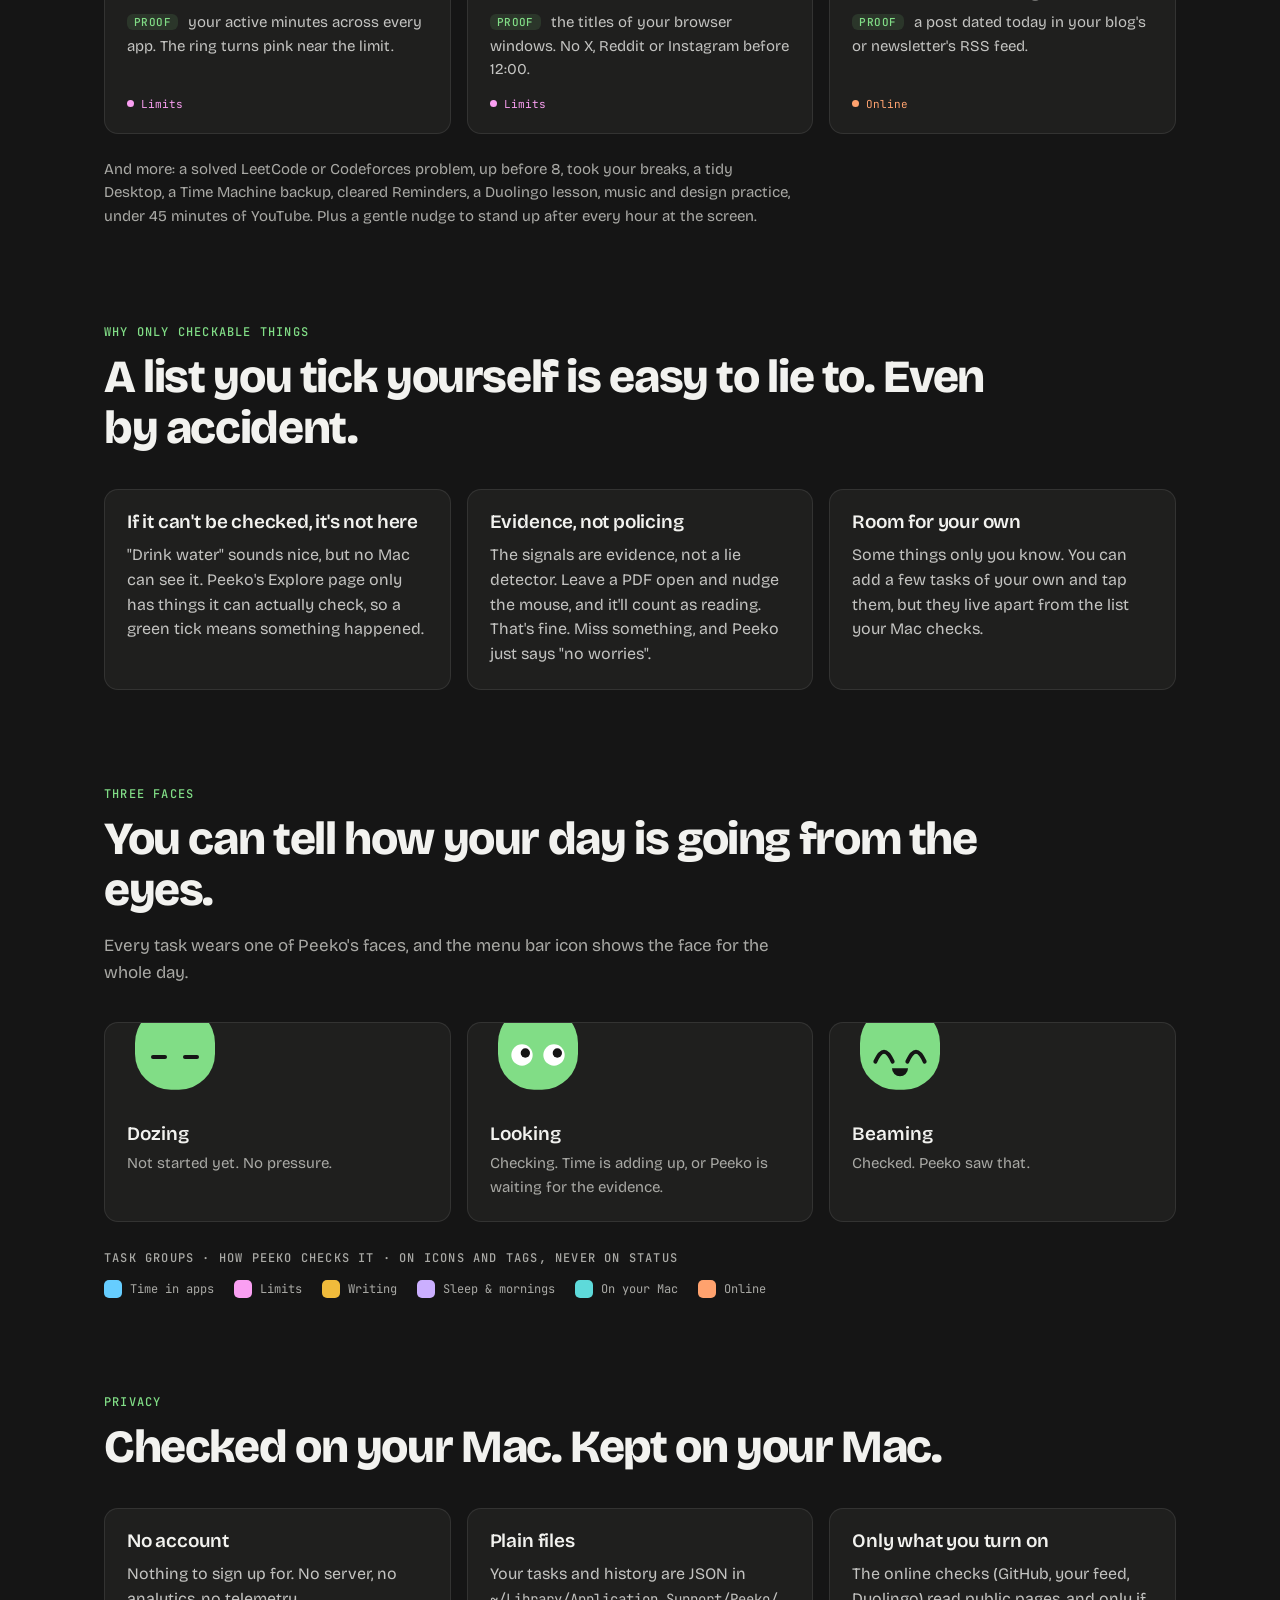
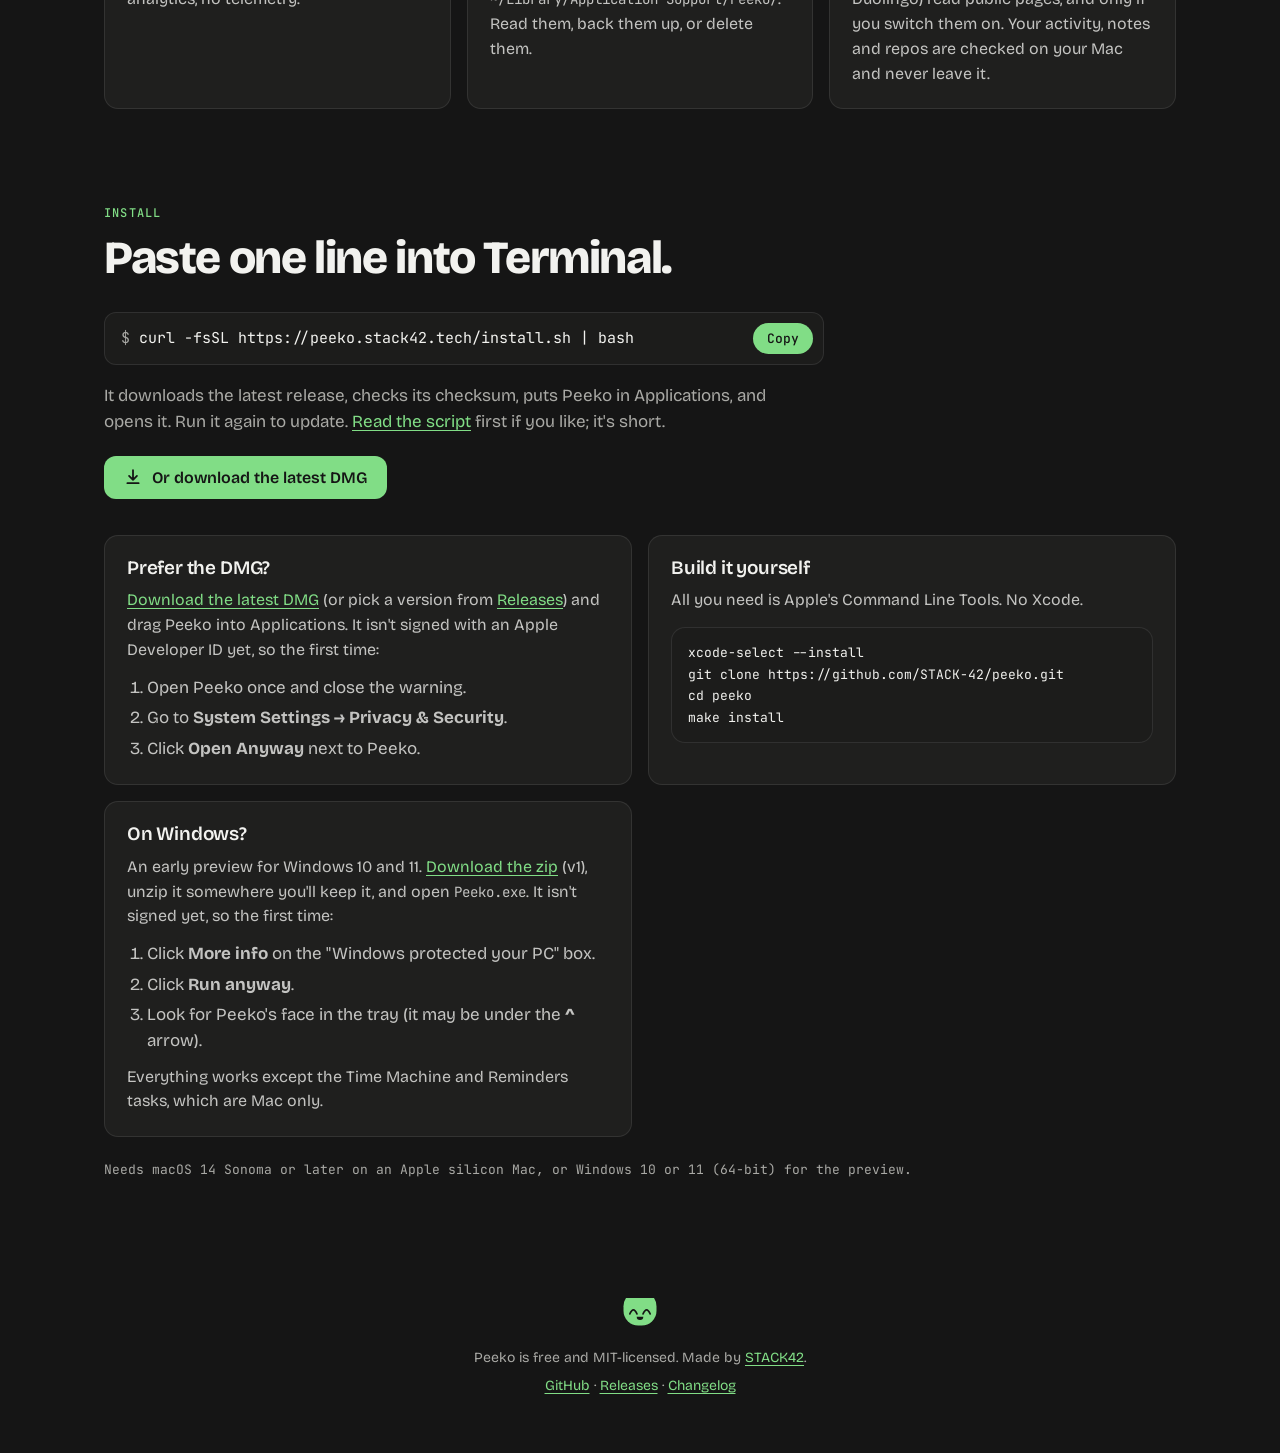
==== commit 0110843f: "Windows v1 (build 13): exe icon, popover placement past the taskbar - Add Peeko.ico, cut from the Ma" ====
--- a/site/index.html
+++ b/site/index.html
@@ -105,7 +105,7 @@
         <p class="hero__meta">
           macOS 14+ · Apple silicon · free and MIT-licensed
         </p>
-        <p class="soon"><span class="soon__dot" aria-hidden="true"></span>Windows version coming soon.</p>
+        <p class="soon"><span class="soon__dot" aria-hidden="true"></span>New: an early Windows preview.&nbsp;<a href="https://github.com/STACK-42/peeko/releases/download/windows-v1/Peeko-Windows-v1.zip">Download for Windows</a></p>
       </div>
 
       <div class="hero__demo" aria-label="What the Peeko panel looks like">
@@ -384,8 +384,18 @@
 cd peeko
 make install</code></pre>
         </article>
-      </div>
-      <p class="requirements">Needs macOS 14 Sonoma or later on an Apple silicon Mac. Windows version coming soon.</p>
+        <article class="card">
+          <h3>On Windows?</h3>
+          <p>An early preview for Windows 10 and 11. <a href="https://github.com/STACK-42/peeko/releases/download/windows-v1/Peeko-Windows-v1.zip">Download the zip</a> (v1), unzip it somewhere you'll keep it, and open <code>Peeko.exe</code>. It isn't signed yet, so the first time:</p>
+          <ol>
+            <li>Click <strong>More info</strong> on the "Windows protected your PC" box.</li>
+            <li>Click <strong>Run anyway</strong>.</li>
+            <li>Look for Peeko's face in the tray (it may be under the <strong>^</strong> arrow).</li>
+          </ol>
+          <p>Everything works except the Time Machine and Reminders tasks, which are Mac only.</p>
+        </article>
+      </div>
+      <p class="requirements">Needs macOS 14 Sonoma or later on an Apple silicon Mac, or Windows 10 or 11 (64-bit) for the preview.</p>
     </section>
   </main>
 
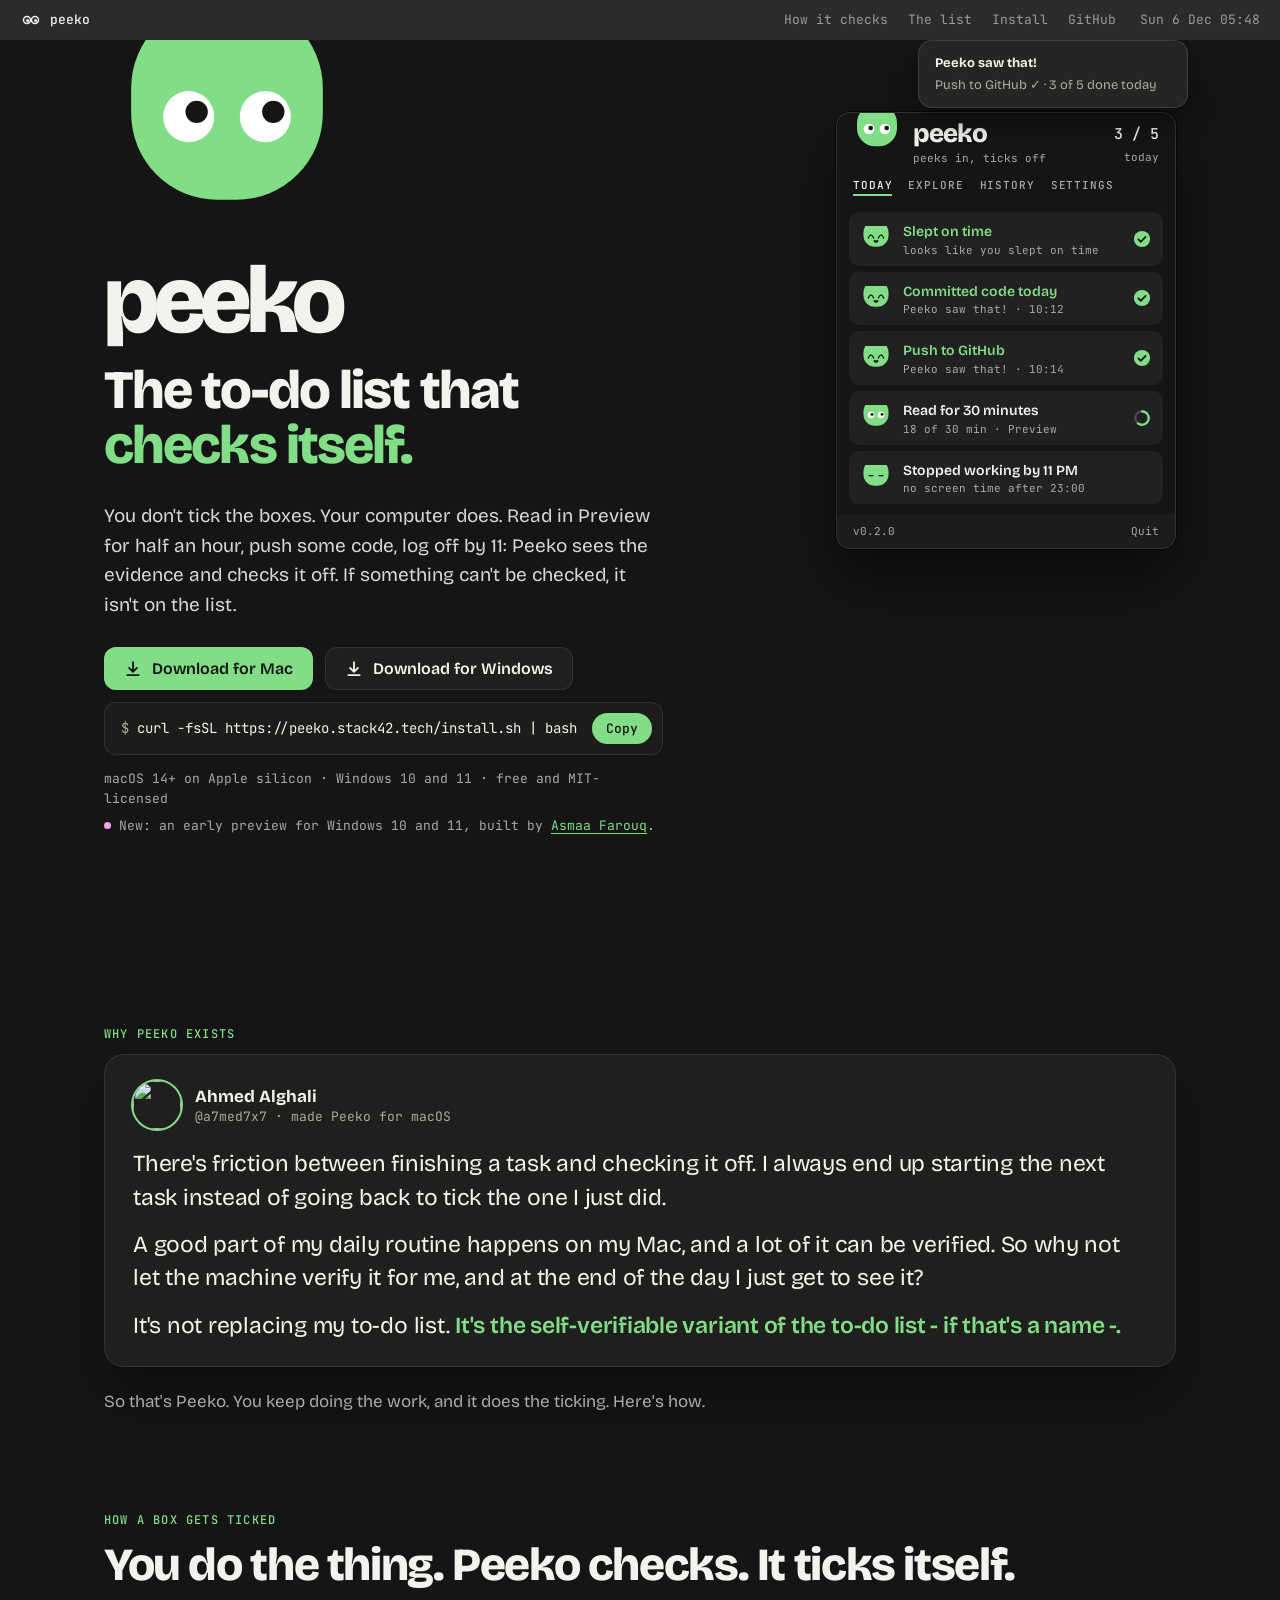
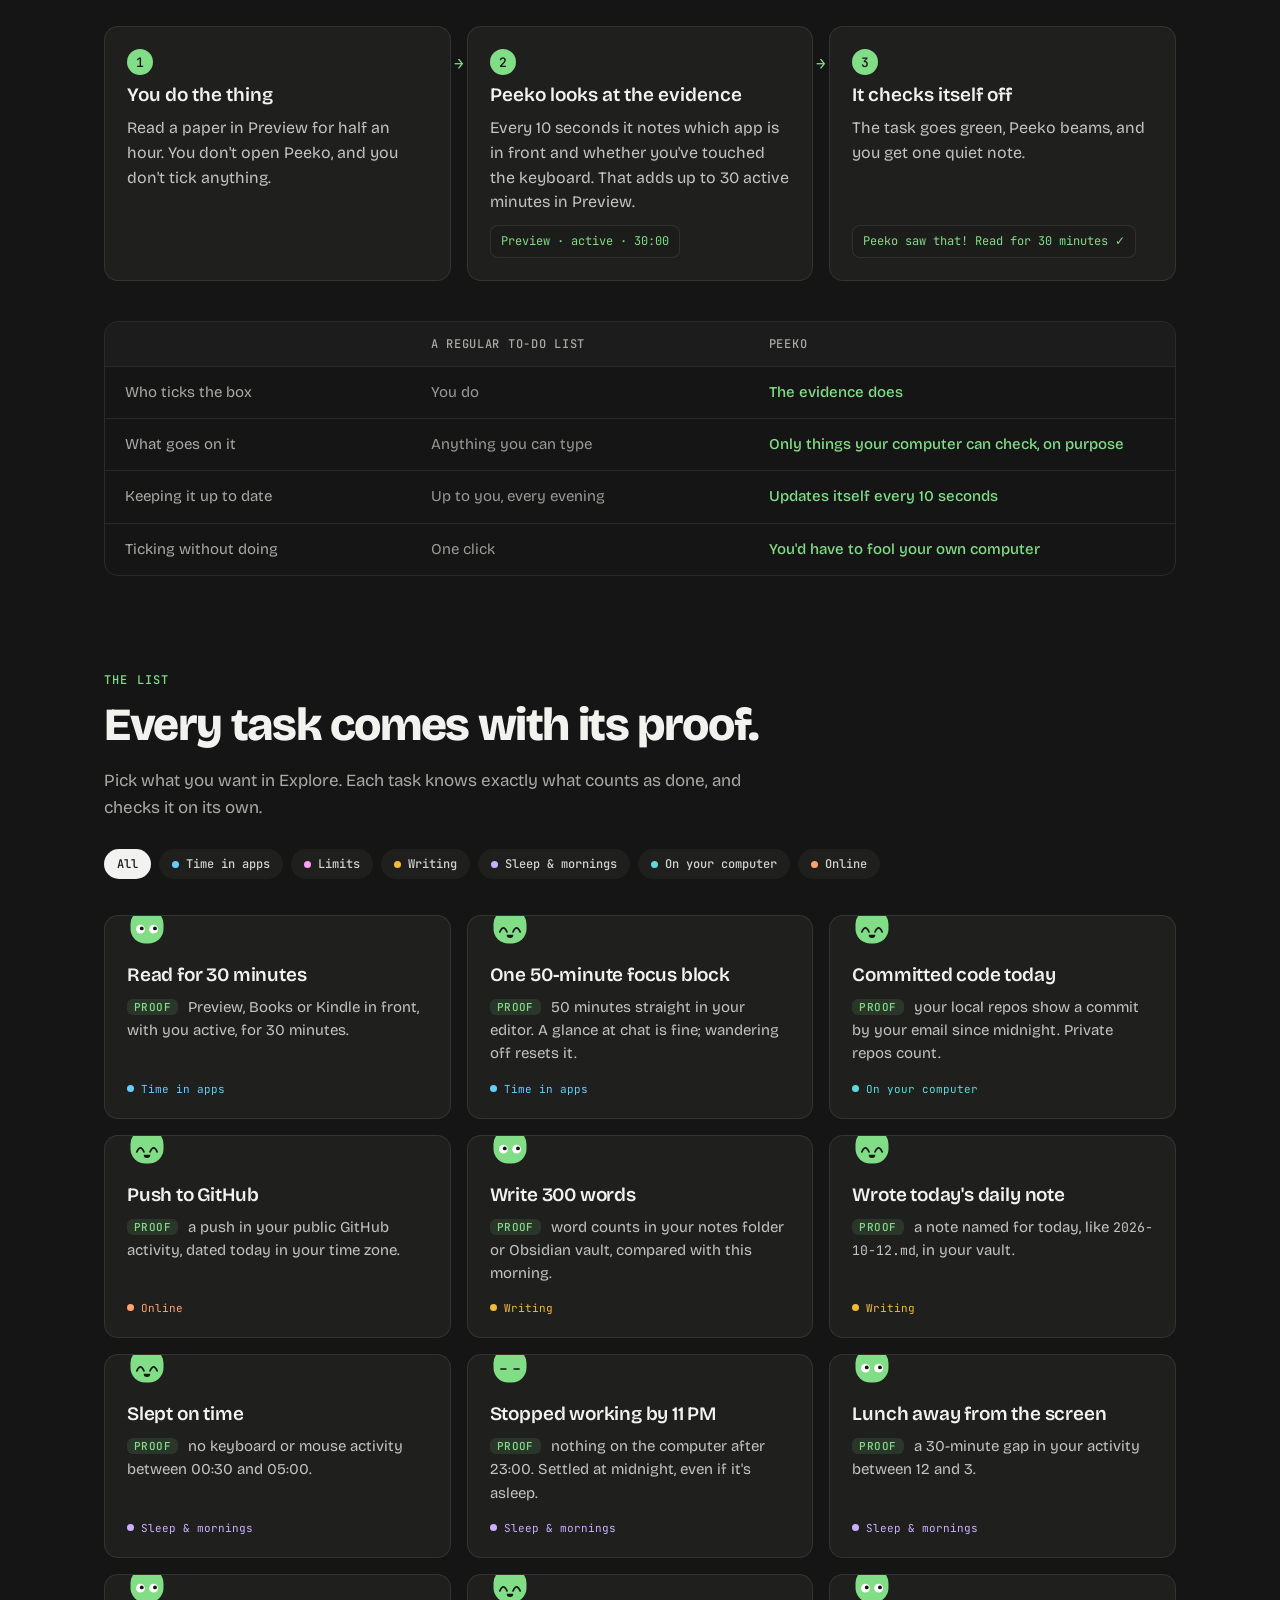
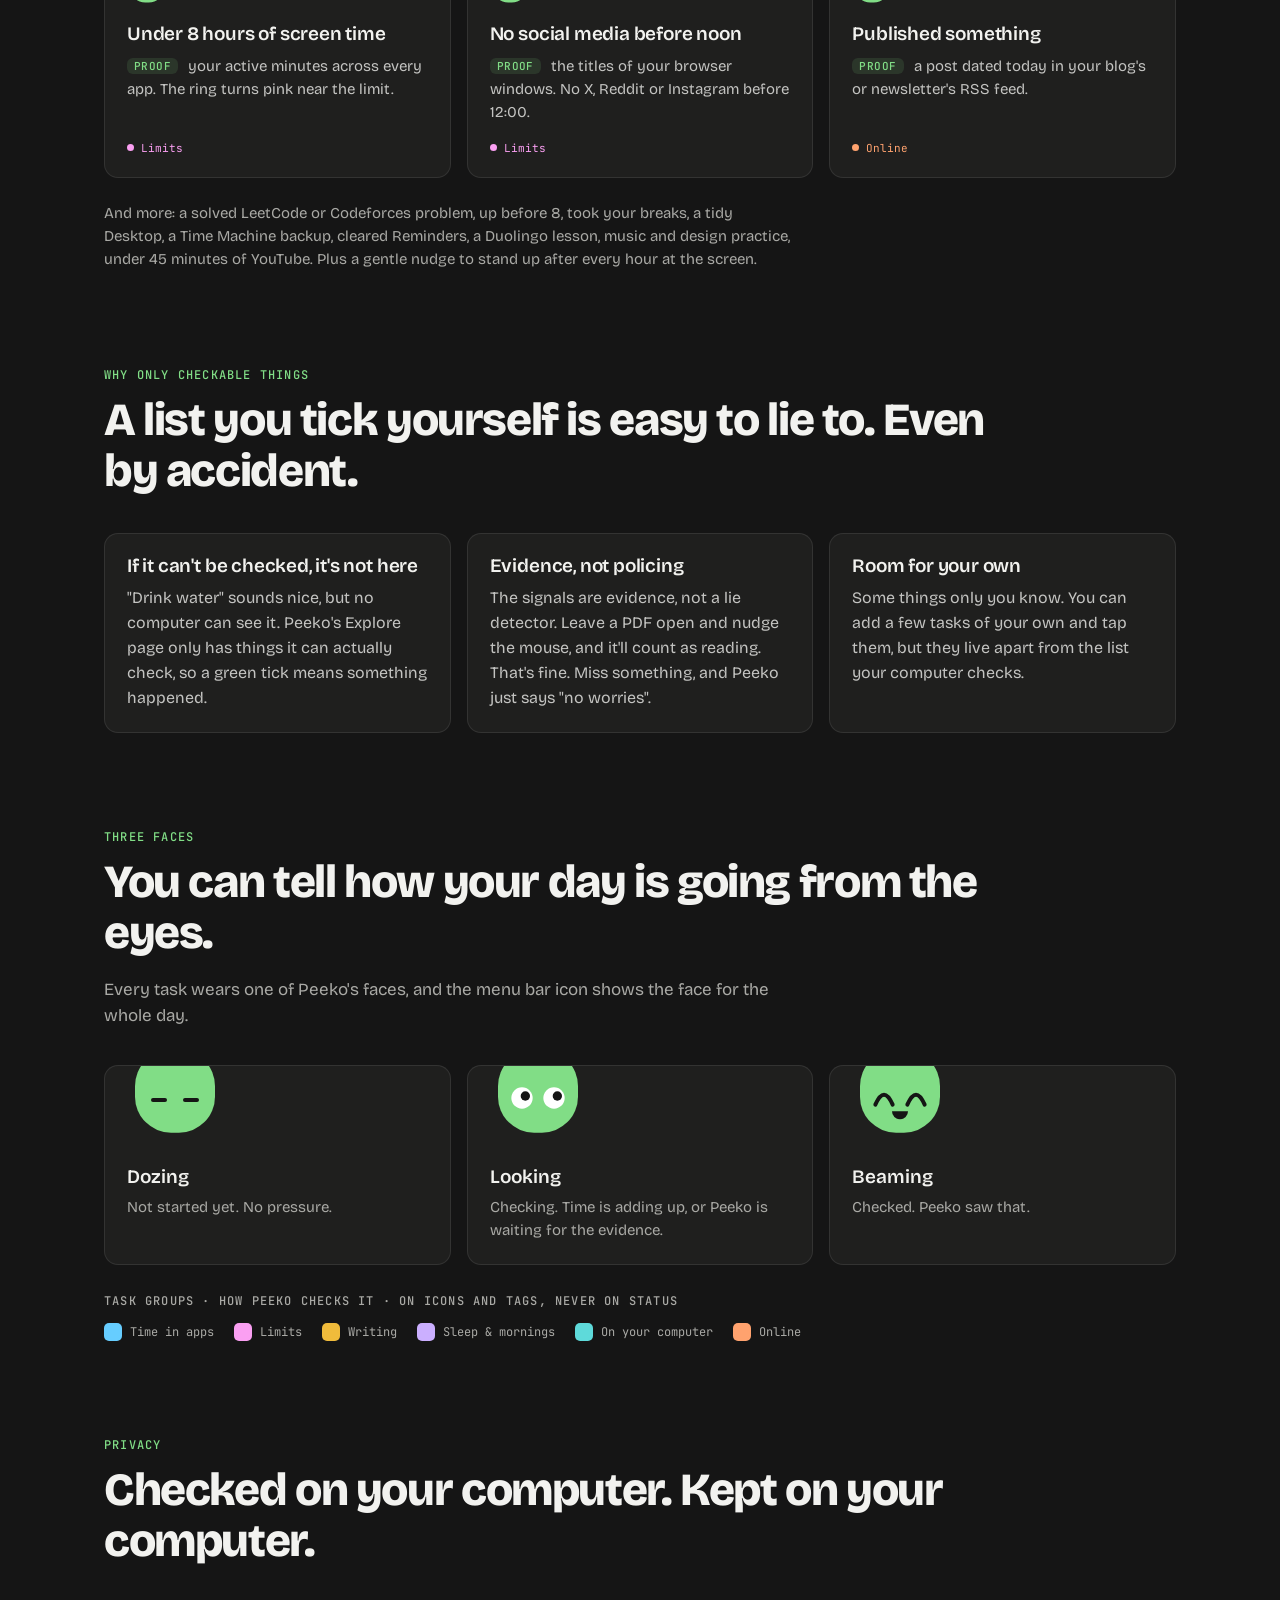
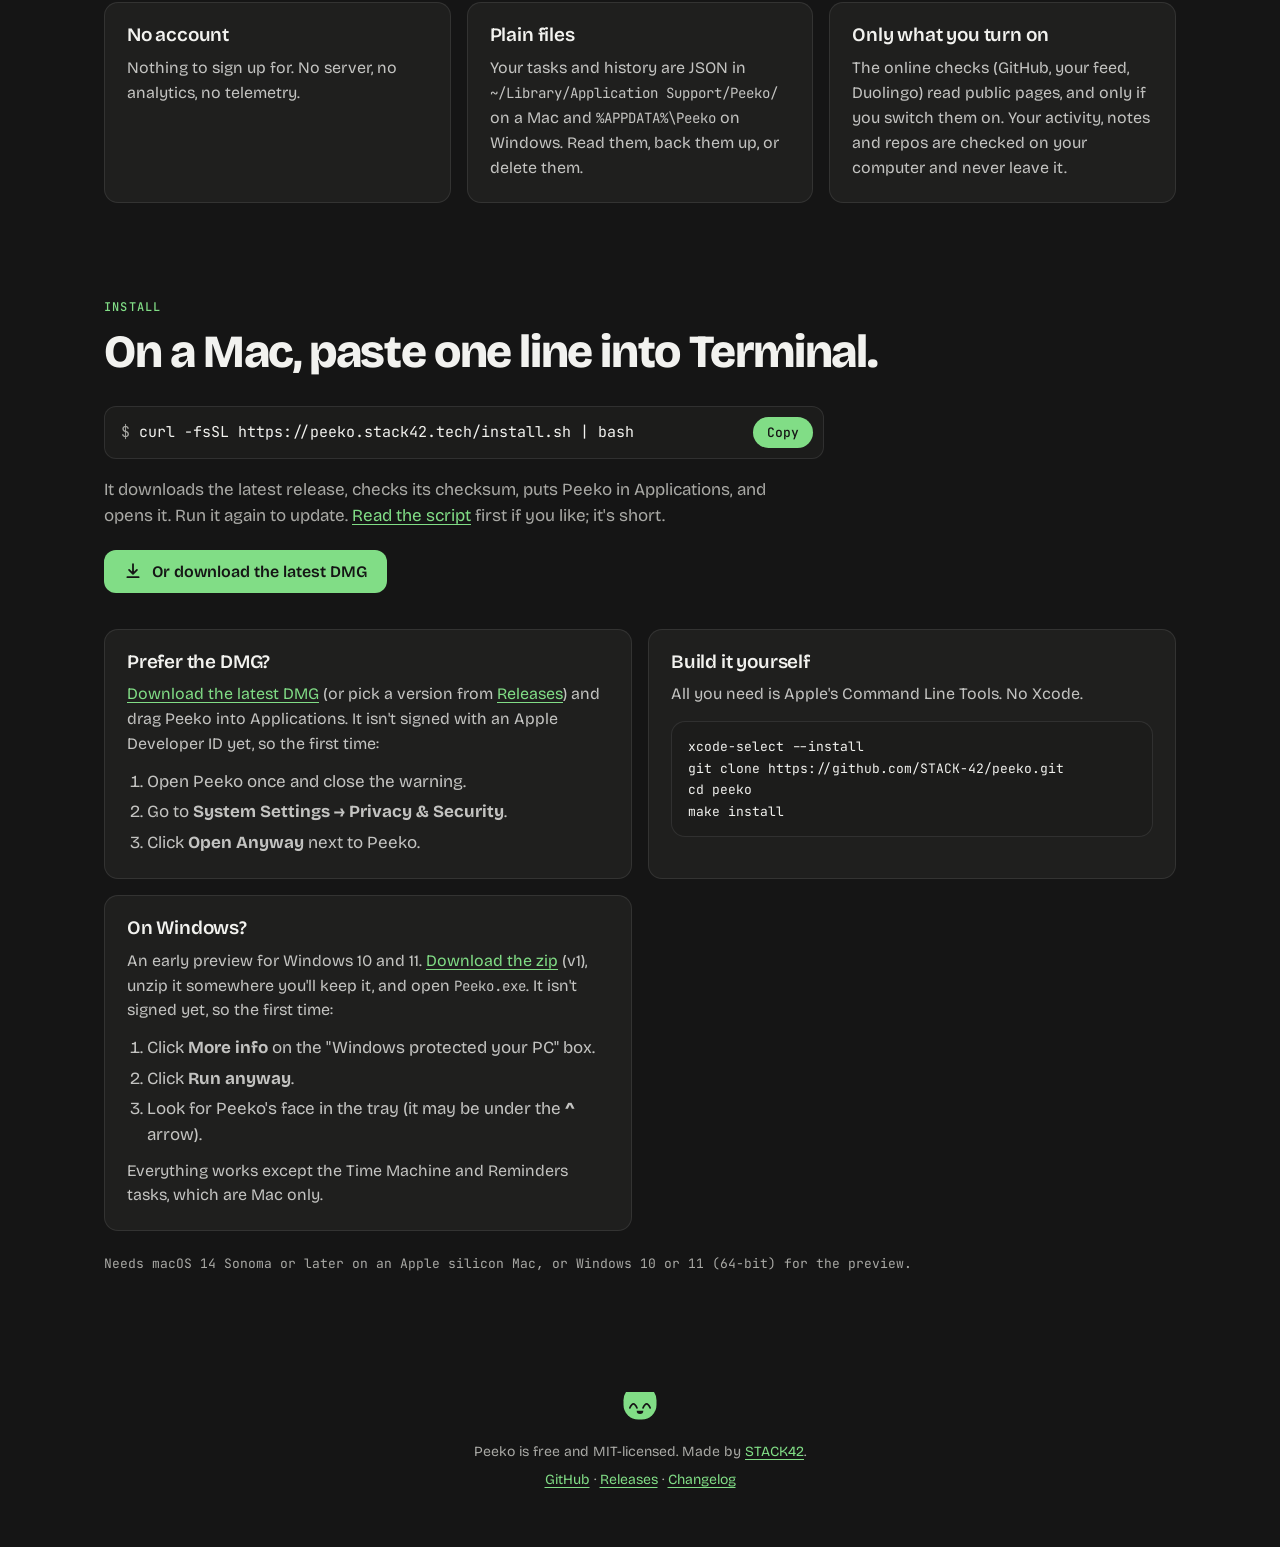
==== commit 774ad2df: "Present Peeko as a Mac and Windows app, and document Windows releases README and site now speak to b" ====
--- a/site/index.html
+++ b/site/index.html
@@ -4,7 +4,7 @@
   <meta charset="utf-8">
   <meta name="viewport" content="width=device-width, initial-scale=1">
   <title>Peeko · the to-do list that checks itself</title>
-  <meta name="description" content="Peeko is a daily list your Mac checks off for you: reading, focus, code, sleep, writing. If it can't be checked, it isn't on the list. Local-first macOS menu bar app.">
+  <meta name="description" content="Peeko is a daily list your computer checks off for you: reading, focus, code, sleep, writing. If it can't be checked, it isn't on the list. Local-first, for Mac, with an early Windows preview.">
   <meta name="theme-color" content="#151515">
   <link rel="icon" type="image/png" href="assets/icon.png">
   <link rel="apple-touch-icon" href="assets/icon.png">
@@ -12,7 +12,7 @@
   <meta property="og:type" content="website">
   <meta property="og:url" content="https://peeko.stack42.tech/">
   <meta property="og:title" content="Peeko · the to-do list that checks itself">
-  <meta property="og:description" content="A daily list your Mac checks off for you. You do the thing; Peeko sees the evidence and ticks it.">
+  <meta property="og:description" content="A daily list your computer checks off for you. You do the thing; Peeko sees the evidence and ticks it.">
   <meta property="og:site_name" content="Peeko">
   <meta property="og:image" content="https://peeko.stack42.tech/assets/social-preview.png">
   <meta property="og:image:type" content="image/png">
@@ -21,7 +21,7 @@
   <meta property="og:image:alt" content="Peeko, a green creature hanging from the macOS menu bar, next to the words: peeko, peeks in, ticks off.">
   <meta name="twitter:card" content="summary_large_image">
   <meta name="twitter:title" content="Peeko · the to-do list that checks itself">
-  <meta name="twitter:description" content="A daily list your Mac checks off for you. You do the thing; Peeko sees the evidence and ticks it.">
+  <meta name="twitter:description" content="A daily list your computer checks off for you. You do the thing; Peeko sees the evidence and ticks it.">
   <meta name="twitter:image" content="https://peeko.stack42.tech/assets/social-preview.png">
   <meta name="twitter:image:alt" content="Peeko, a green creature hanging from the macOS menu bar, next to the words: peeko, peeks in, ticks off.">
   <link rel="canonical" href="https://peeko.stack42.tech/">
@@ -88,7 +88,7 @@
         <p class="wordmark" aria-hidden="true">peeko</p>
         <h1 class="hero__title">The to-do list that <span>checks itself.</span></h1>
         <p class="hero__lede">
-          You don't tick the boxes. Your Mac does. Read in Preview for half an hour, push some code, log off by 11:
+          You don't tick the boxes. Your computer does. Read in Preview for half an hour, push some code, log off by 11:
           Peeko sees the evidence and checks it off. If something can't be checked, it isn't on the list.
         </p>
 
@@ -96,6 +96,10 @@
           <a class="download" href="https://github.com/STACK-42/peeko/releases/latest/download/Peeko.dmg">
             <svg viewBox="0 0 16 16" aria-hidden="true"><path d="M8 2v8.5M4.5 7 8 10.5 11.5 7M3 13.5h10" fill="none" stroke="currentColor" stroke-width="1.6" stroke-linecap="round" stroke-linejoin="round"/></svg>
             Download for Mac
+          </a>
+          <a class="download download--alt" href="https://github.com/STACK-42/peeko/releases/download/windows-v1/Peeko-Windows-v1.zip">
+            <svg viewBox="0 0 16 16" aria-hidden="true"><path d="M8 2v8.5M4.5 7 8 10.5 11.5 7M3 13.5h10" fill="none" stroke="currentColor" stroke-width="1.6" stroke-linecap="round" stroke-linejoin="round"/></svg>
+            Download for Windows
           </a>
           <div class="command" role="group" aria-label="Install command">
             <code id="install-cmd">curl -fsSL https://peeko.stack42.tech/install.sh | bash</code>
@@ -103,9 +107,9 @@
           </div>
         </div>
         <p class="hero__meta">
-          macOS 14+ · Apple silicon · free and MIT-licensed
+          macOS 14+ on Apple silicon · Windows 10 and 11 · free and MIT-licensed
         </p>
-        <p class="soon"><span class="soon__dot" aria-hidden="true"></span>New: an early Windows preview.&nbsp;<a href="https://github.com/STACK-42/peeko/releases/download/windows-v1/Peeko-Windows-v1.zip">Download for Windows</a></p>
+        <p class="soon"><span class="soon__dot" aria-hidden="true"></span><span>New: an early preview for Windows 10 and 11, built by <a href="https://github.com/Asmaa6777">Asmaa Farouq</a>.</span></p>
       </div>
 
       <div class="hero__demo" aria-label="What the Peeko panel looks like">
@@ -199,9 +203,9 @@
           <span role="columnheader"></span><span role="columnheader">A regular to-do list</span><span role="columnheader">Peeko</span>
         </div>
         <div class="compare__row" role="row"><span role="rowheader">Who ticks the box</span><span role="cell">You do</span><span role="cell">The evidence does</span></div>
-        <div class="compare__row" role="row"><span role="rowheader">What goes on it</span><span role="cell">Anything you can type</span><span role="cell">Only things your Mac can check, on purpose</span></div>
+        <div class="compare__row" role="row"><span role="rowheader">What goes on it</span><span role="cell">Anything you can type</span><span role="cell">Only things your computer can check, on purpose</span></div>
         <div class="compare__row" role="row"><span role="rowheader">Keeping it up to date</span><span role="cell">Up to you, every evening</span><span role="cell">Updates itself every 10 seconds</span></div>
-        <div class="compare__row" role="row"><span role="rowheader">Ticking without doing</span><span role="cell">One click</span><span role="cell">You'd have to fool your own Mac</span></div>
+        <div class="compare__row" role="row"><span role="rowheader">Ticking without doing</span><span role="cell">One click</span><span role="cell">You'd have to fool your own computer</span></div>
       </div>
     </section>
 
@@ -215,7 +219,7 @@
         <button type="button" class="chip" data-filter="limits" style="--c:var(--g-limits)" aria-pressed="false">Limits</button>
         <button type="button" class="chip" data-filter="writing" style="--c:var(--g-writing)" aria-pressed="false">Writing</button>
         <button type="button" class="chip" data-filter="routine" style="--c:var(--g-routine)" aria-pressed="false">Sleep &amp; mornings</button>
-        <button type="button" class="chip" data-filter="mac" style="--c:var(--g-mac)" aria-pressed="false">On your Mac</button>
+        <button type="button" class="chip" data-filter="mac" style="--c:var(--g-mac)" aria-pressed="false">On your computer</button>
         <button type="button" class="chip" data-filter="online" style="--c:var(--g-online)" aria-pressed="false">Online</button>
       </div>
       <div class="grid grid--3 examples">
@@ -235,7 +239,7 @@
           <svg class="face face--40"><use href="#face-beaming"/></svg>
           <h3>Committed code today</h3>
           <p class="proof"><b>Proof</b> your local repos show a commit by your email since midnight. Private repos count.</p>
-          <span class="tag" style="--c:var(--g-mac)">On your Mac</span>
+          <span class="tag" style="--c:var(--g-mac)">On your computer</span>
         </article>
         <article class="example" data-group="online">
           <svg class="face face--40"><use href="#face-beaming"/></svg>
@@ -264,7 +268,7 @@
         <article class="example" data-group="routine">
           <svg class="face face--40"><use href="#face-dozing"/></svg>
           <h3>Stopped working by 11 PM</h3>
-          <p class="proof"><b>Proof</b> nothing on the Mac after 23:00. Settled at midnight, even if it's asleep.</p>
+          <p class="proof"><b>Proof</b> nothing on the computer after 23:00. Settled at midnight, even if it's asleep.</p>
           <span class="tag" style="--c:var(--g-routine)">Sleep &amp; mornings</span>
         </article>
         <article class="example" data-group="routine">
@@ -301,7 +305,7 @@
       <div class="grid grid--3">
         <article class="card">
           <h3>If it can't be checked, it's not here</h3>
-          <p>"Drink water" sounds nice, but no Mac can see it. Peeko's Explore page only has things it can actually check, so a green tick means something happened.</p>
+          <p>"Drink water" sounds nice, but no computer can see it. Peeko's Explore page only has things it can actually check, so a green tick means something happened.</p>
         </article>
         <article class="card">
           <h3>Evidence, not policing</h3>
@@ -309,7 +313,7 @@
         </article>
         <article class="card">
           <h3>Room for your own</h3>
-          <p>Some things only you know. You can add a few tasks of your own and tap them, but they live apart from the list your Mac checks.</p>
+          <p>Some things only you know. You can add a few tasks of your own and tap them, but they live apart from the list your computer checks.</p>
         </article>
       </div>
     </section>
@@ -338,24 +342,24 @@
         <li><span style="background:var(--g-limits)"></span>Limits</li>
         <li><span style="background:var(--g-writing)"></span>Writing</li>
         <li><span style="background:var(--g-routine)"></span>Sleep &amp; mornings</li>
-        <li><span style="background:var(--g-mac)"></span>On your Mac</li>
+        <li><span style="background:var(--g-mac)"></span>On your computer</li>
         <li><span style="background:var(--g-online)"></span>Online</li>
       </ul>
     </section>
 
     <section class="section" id="privacy">
       <p class="eyebrow">Privacy</p>
-      <h2>Checked on your Mac. Kept on your Mac.</h2>
+      <h2>Checked on your computer. Kept on your computer.</h2>
       <div class="grid grid--3">
         <article class="card"><h3>No account</h3><p>Nothing to sign up for. No server, no analytics, no telemetry.</p></article>
-        <article class="card"><h3>Plain files</h3><p>Your tasks and history are JSON in <code>~/Library/Application Support/Peeko/</code>. Read them, back them up, or delete them.</p></article>
-        <article class="card"><h3>Only what you turn on</h3><p>The online checks (GitHub, your feed, Duolingo) read public pages, and only if you switch them on. Your activity, notes and repos are checked on your Mac and never leave it.</p></article>
+        <article class="card"><h3>Plain files</h3><p>Your tasks and history are JSON in <code>~/Library/Application Support/Peeko/</code> on a Mac and <code>%APPDATA%\Peeko</code> on Windows. Read them, back them up, or delete them.</p></article>
+        <article class="card"><h3>Only what you turn on</h3><p>The online checks (GitHub, your feed, Duolingo) read public pages, and only if you switch them on. Your activity, notes and repos are checked on your computer and never leave it.</p></article>
       </div>
     </section>
 
     <section class="section" id="install">
       <p class="eyebrow">Install</p>
-      <h2>Paste one line into Terminal.</h2>
+      <h2>On a Mac, paste one line into Terminal.</h2>
       <div class="command command--big" role="group" aria-label="Install command">
         <code id="install-cmd-2">curl -fsSL https://peeko.stack42.tech/install.sh | bash</code>
         <button class="command__copy" type="button" data-copy="install-cmd-2">Copy</button>
--- a/site/style.css
+++ b/site/style.css
@@ -170,9 +170,12 @@
 }
 .download svg { width: 18px; height: 18px; }
 .download:hover { filter: brightness(1.08); }
+.download--alt { background: var(--card); color: var(--chalk); box-shadow: inset 0 0 0 1px var(--line); }
+.download--alt:hover { filter: none; background: #2a2a28; }
+.get .command { flex-basis: 100%; }
 .download--big { margin-top: 20px; }
-.soon { display: flex; align-items: center; gap: 8px; margin: 8px 0 0; font: 13px var(--mono); color: var(--muted); }
-.soon__dot { width: 7px; height: 7px; border-radius: 50%; background: var(--blush); flex: none; }
+.soon { display: flex; align-items: baseline; gap: 8px; margin: 8px 0 0; font: 13px var(--mono); color: var(--muted); }
+.soon__dot { width: 7px; height: 7px; border-radius: 50%; background: var(--blush); flex: none; transform: translateY(-1px); }
 
 /* Origin: the idea in the maker's own words */
 .origin { max-width: 760px; }
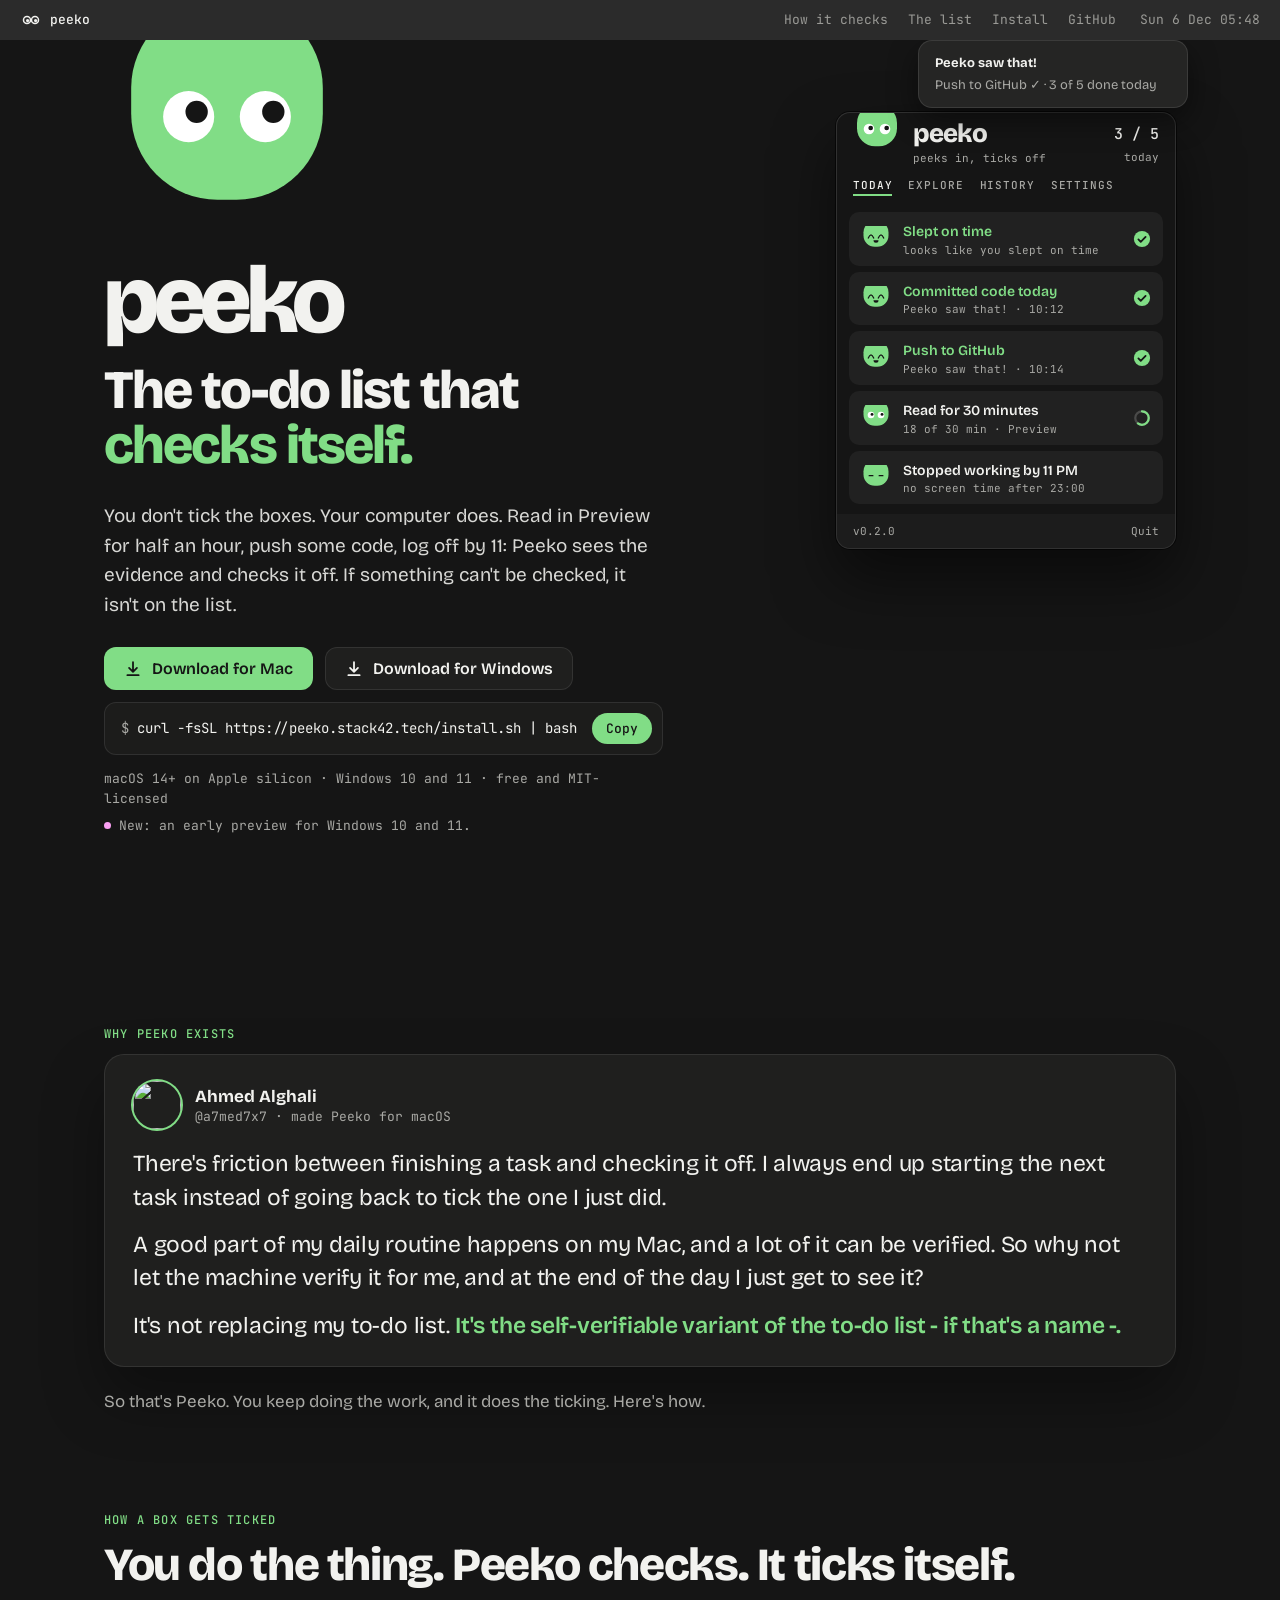
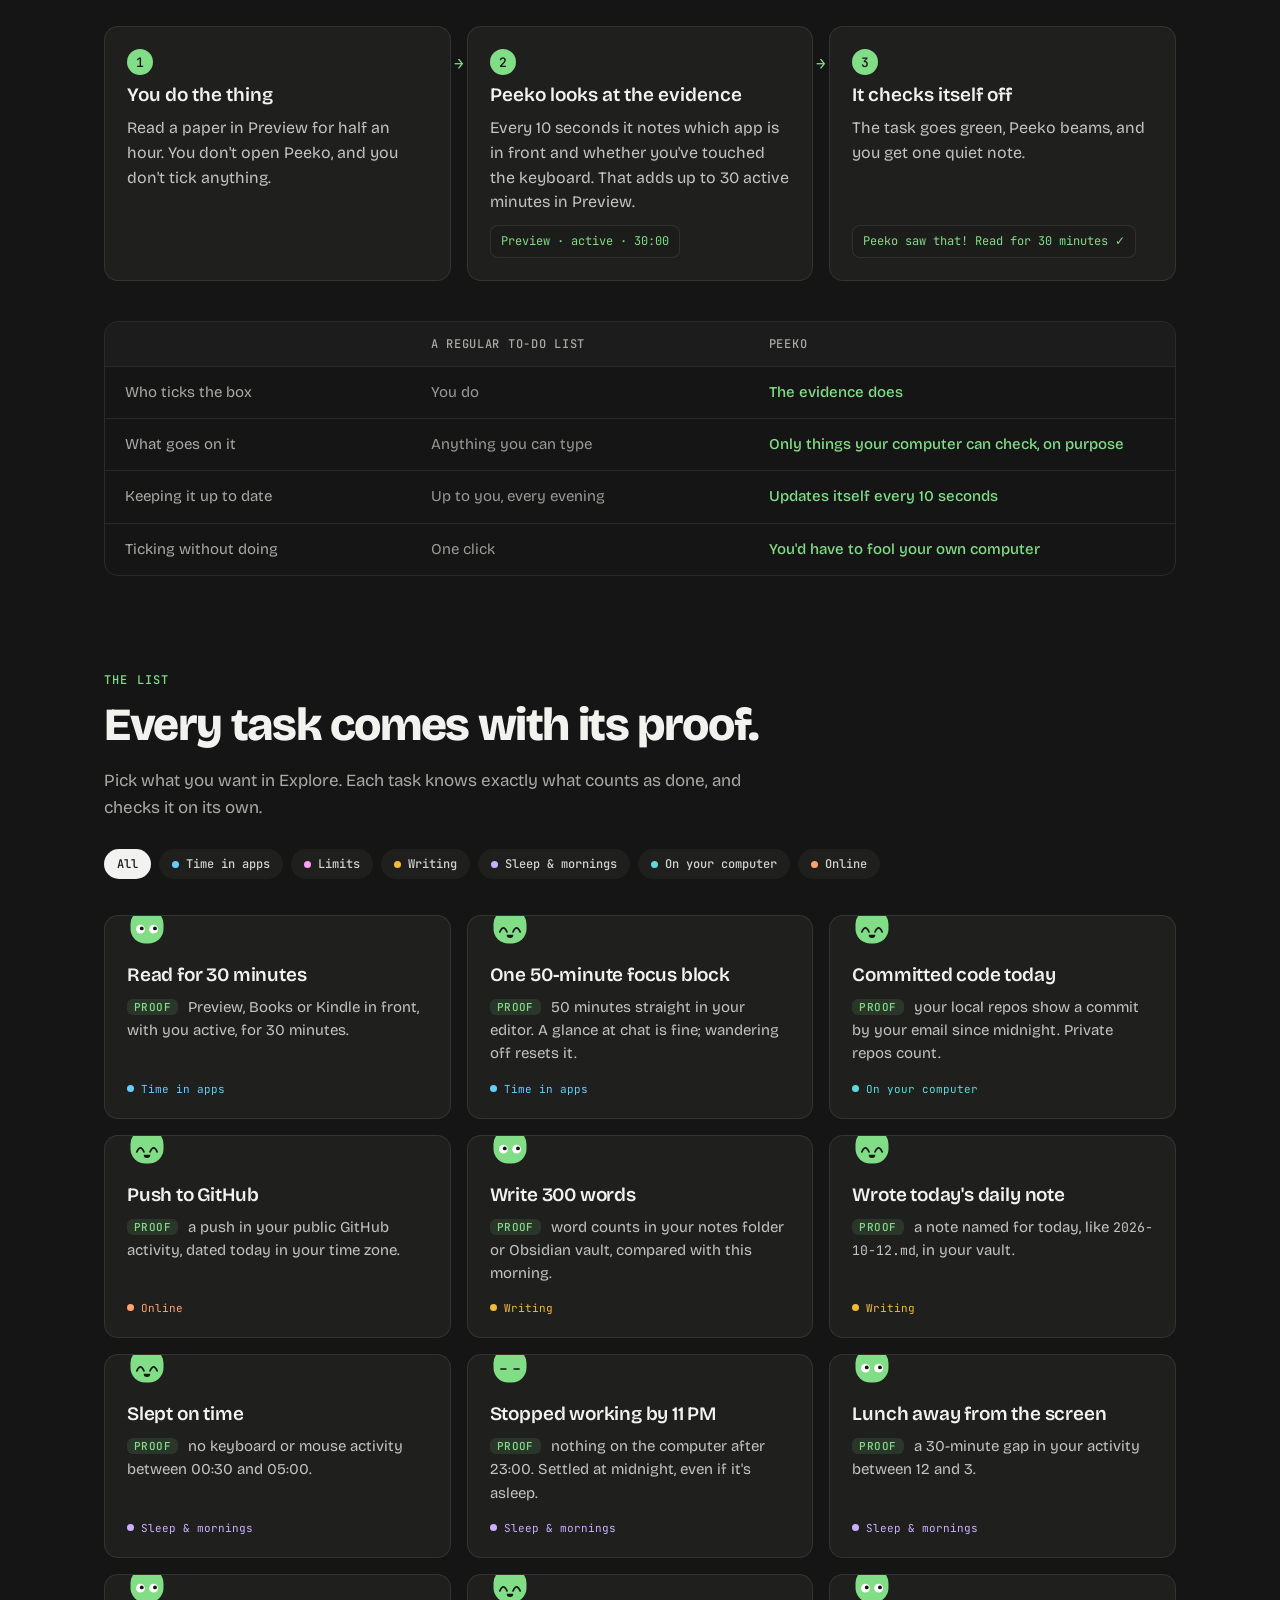
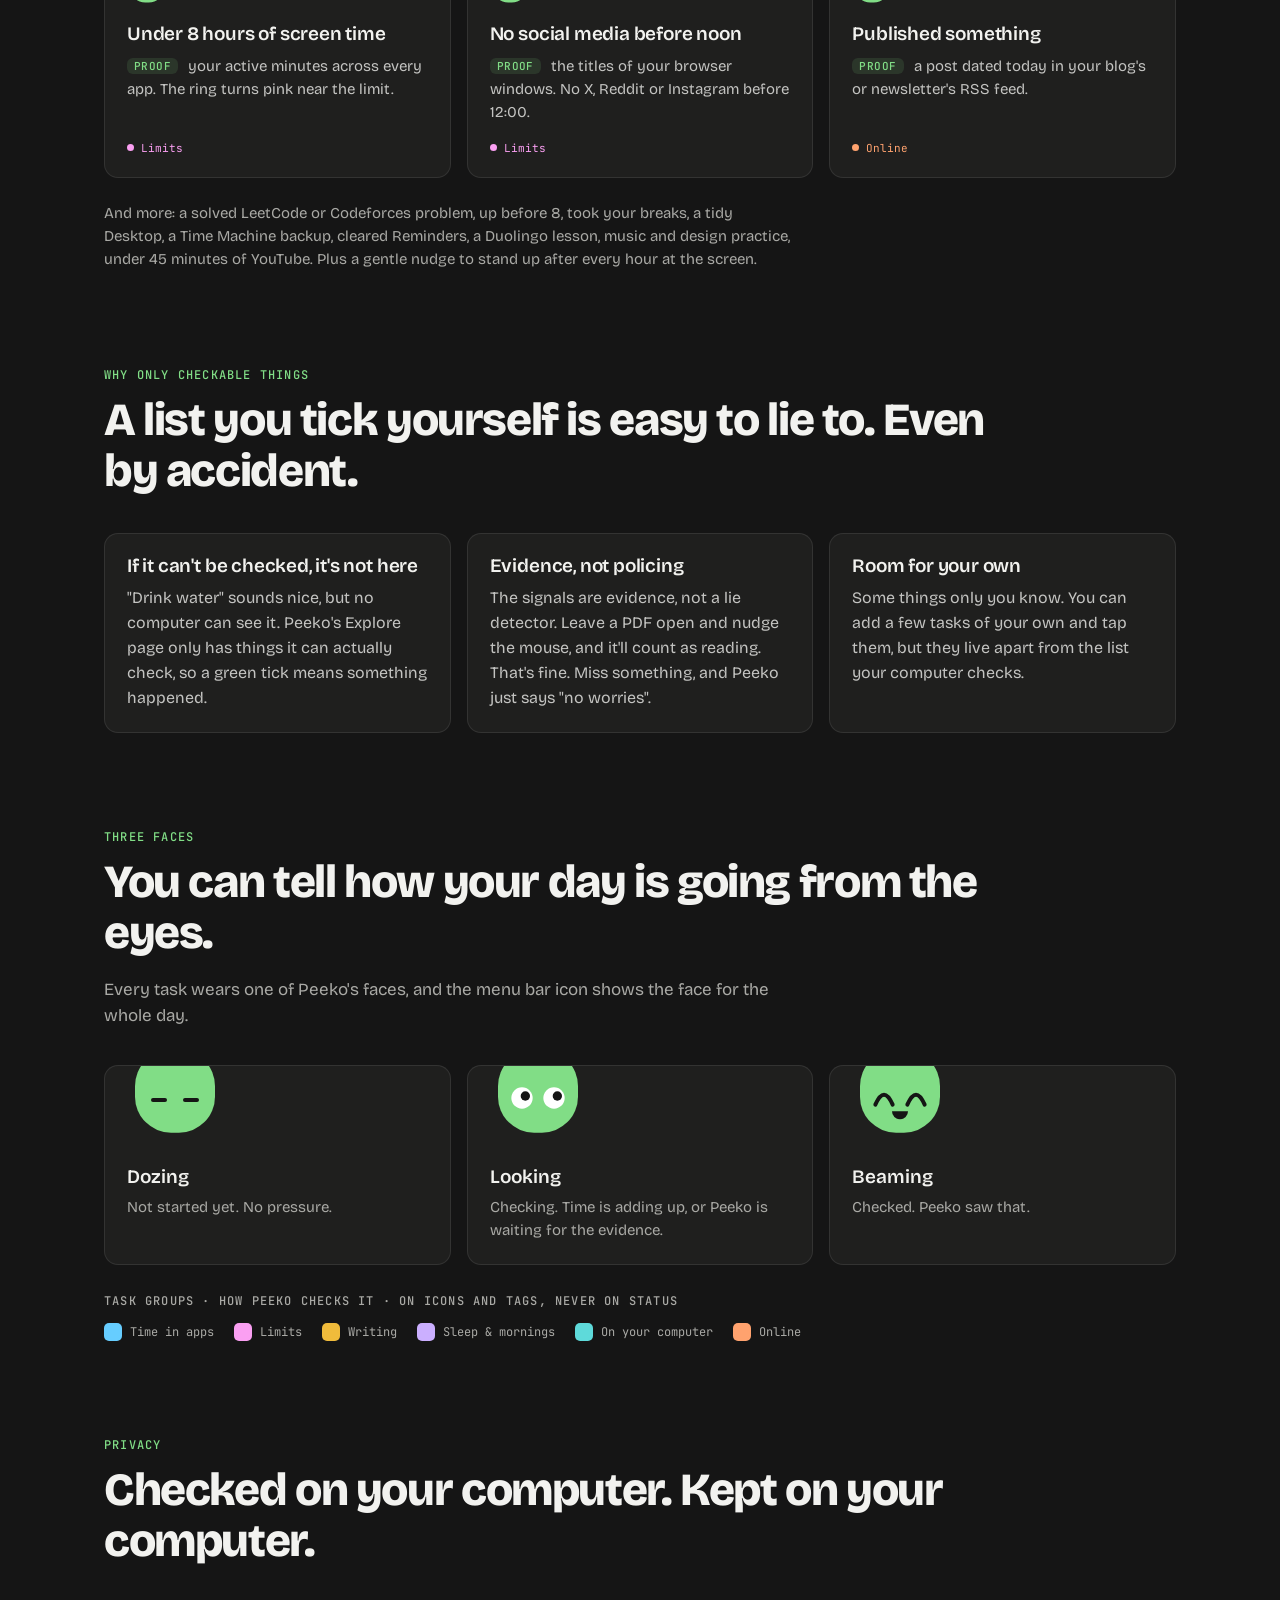
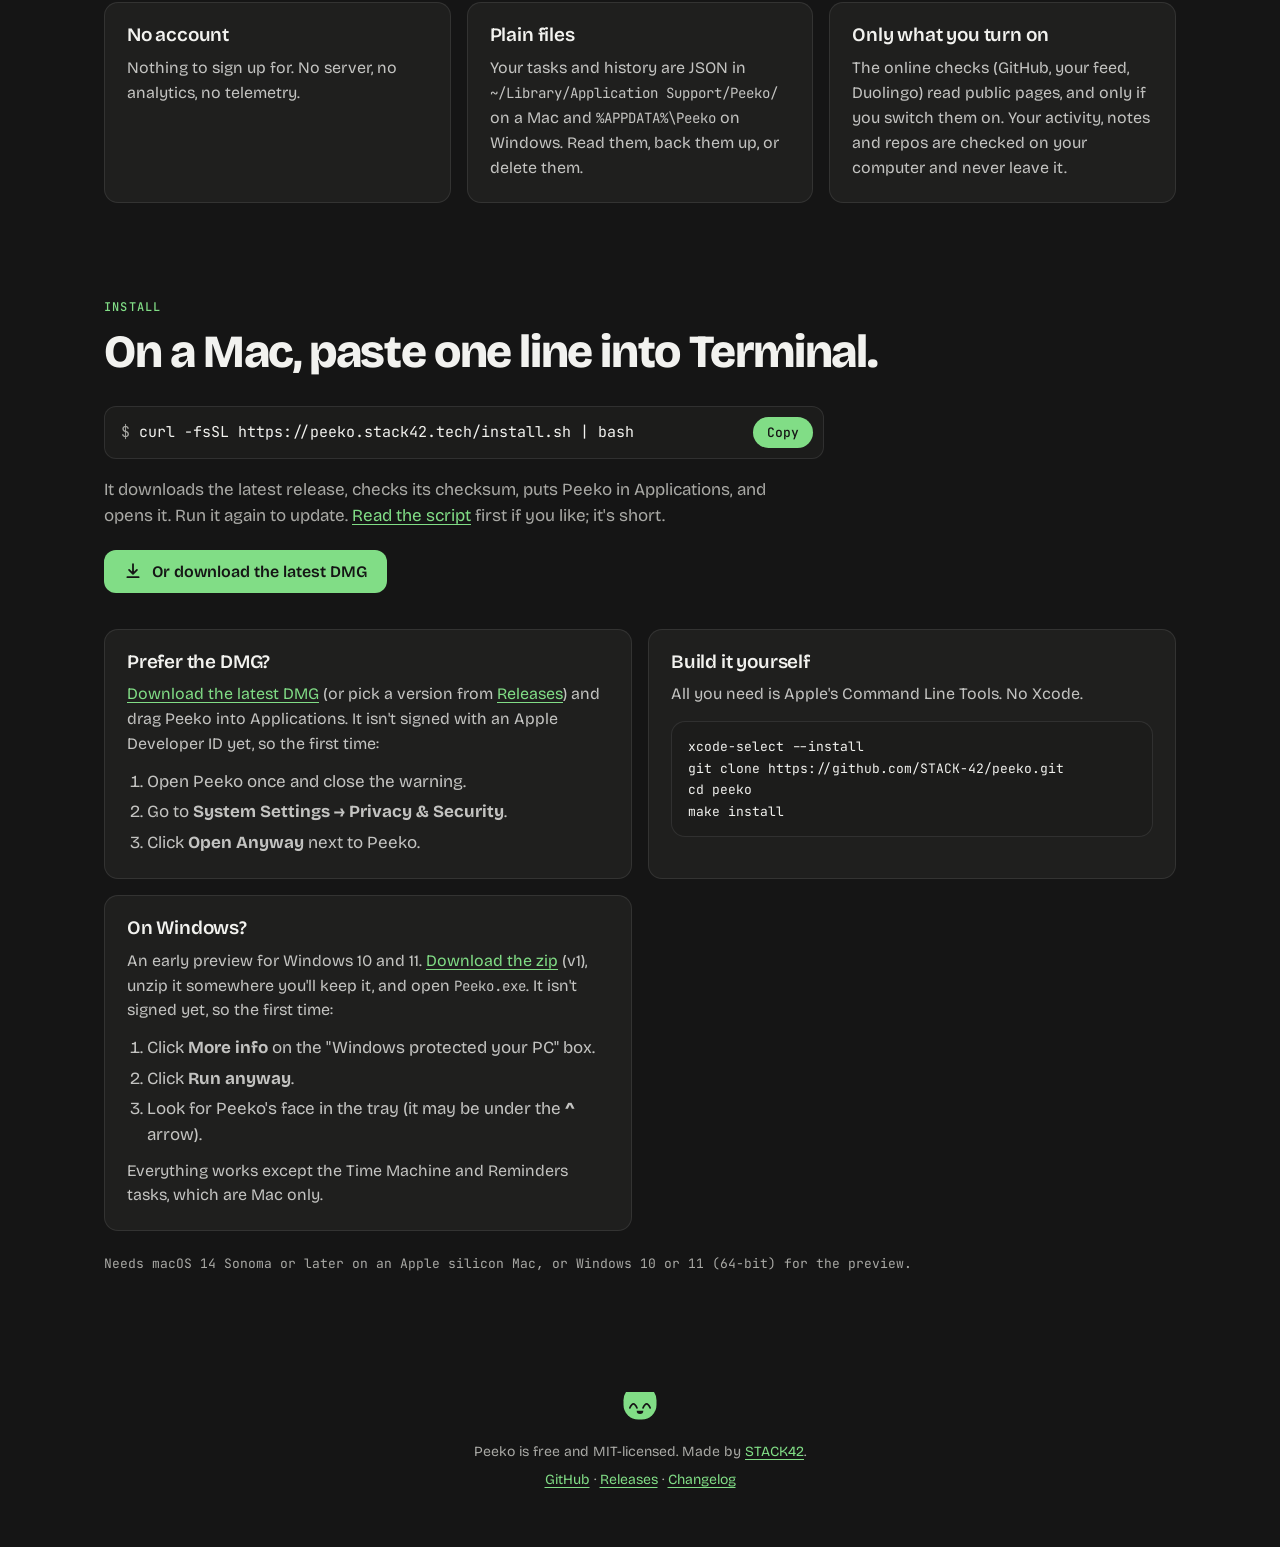
==== commit b75f5225: "Keep the Windows credit in the README, not on the site" ====
--- a/site/index.html
+++ b/site/index.html
@@ -109,7 +109,7 @@
         <p class="hero__meta">
           macOS 14+ on Apple silicon · Windows 10 and 11 · free and MIT-licensed
         </p>
-        <p class="soon"><span class="soon__dot" aria-hidden="true"></span><span>New: an early preview for Windows 10 and 11, built by <a href="https://github.com/Asmaa6777">Asmaa Farouq</a>.</span></p>
+        <p class="soon"><span class="soon__dot" aria-hidden="true"></span><span>New: an early preview for Windows 10 and 11.</span></p>
       </div>
 
       <div class="hero__demo" aria-label="What the Peeko panel looks like">
